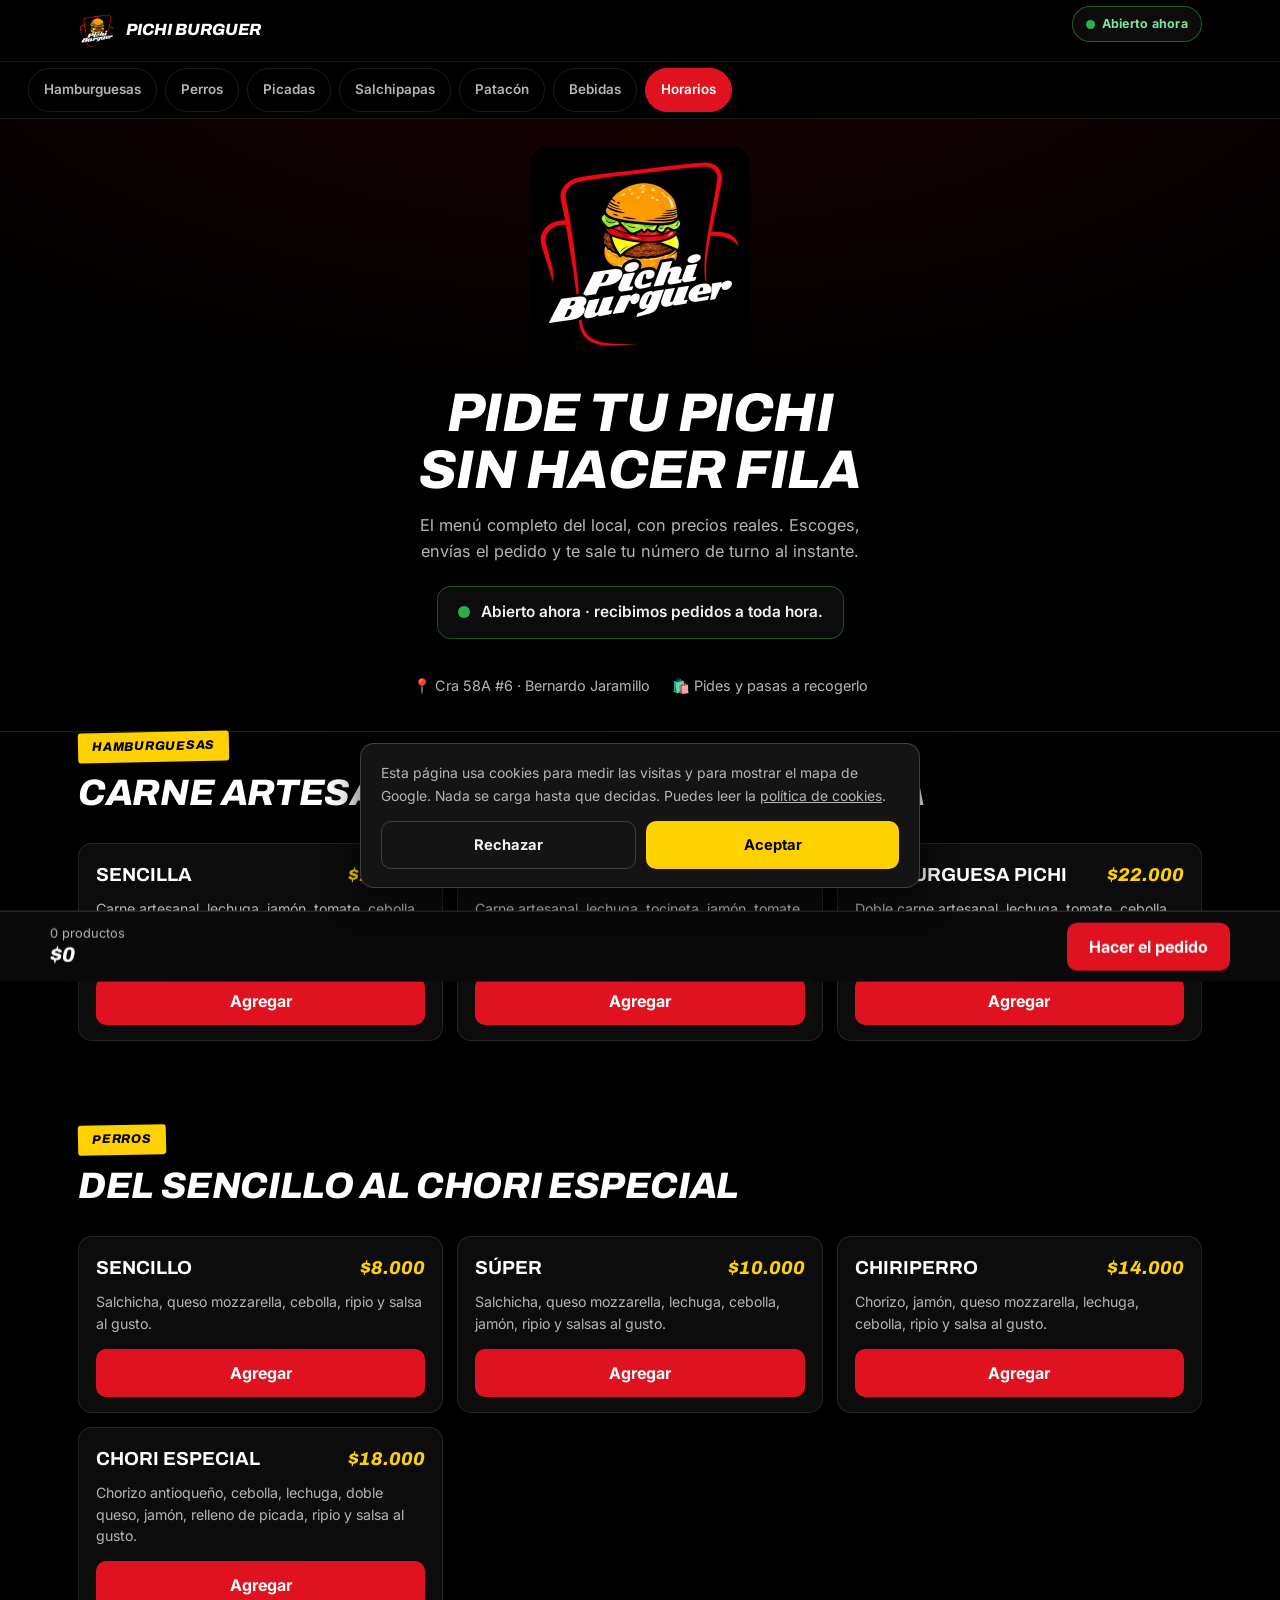
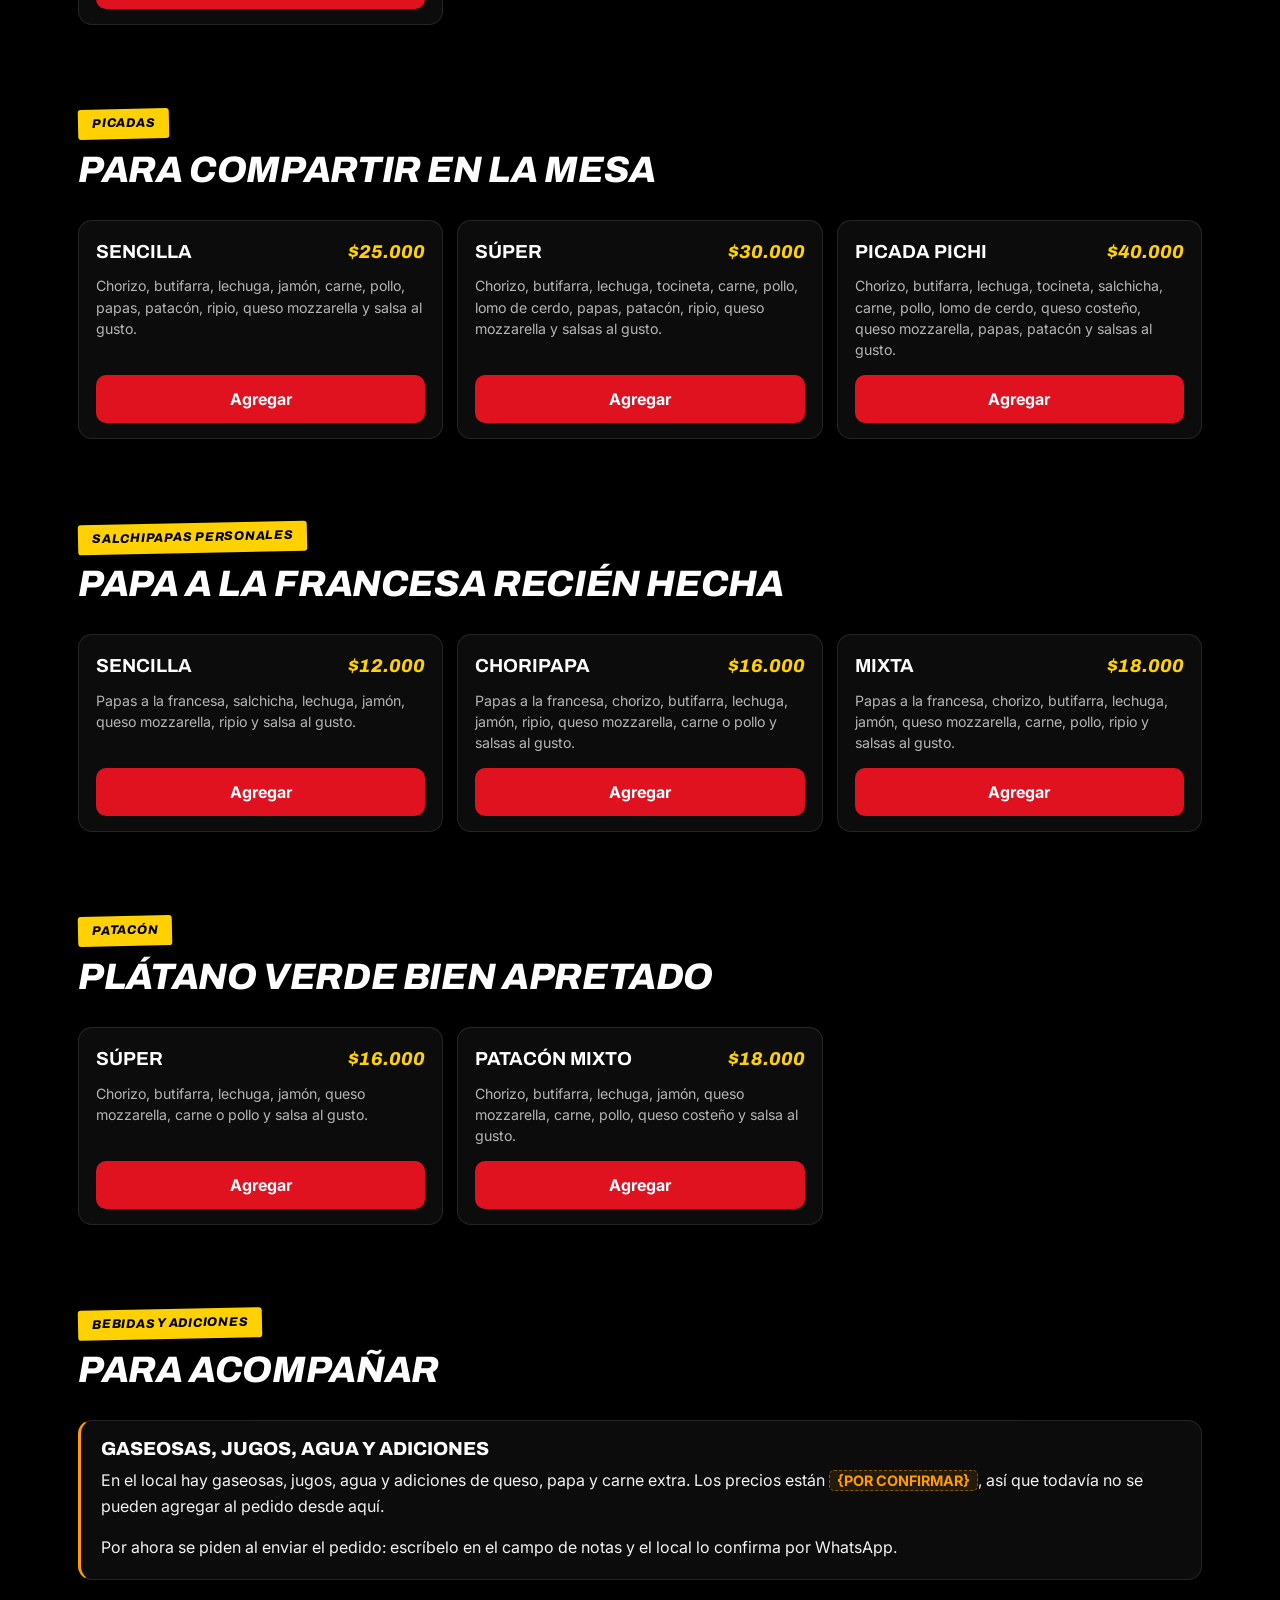
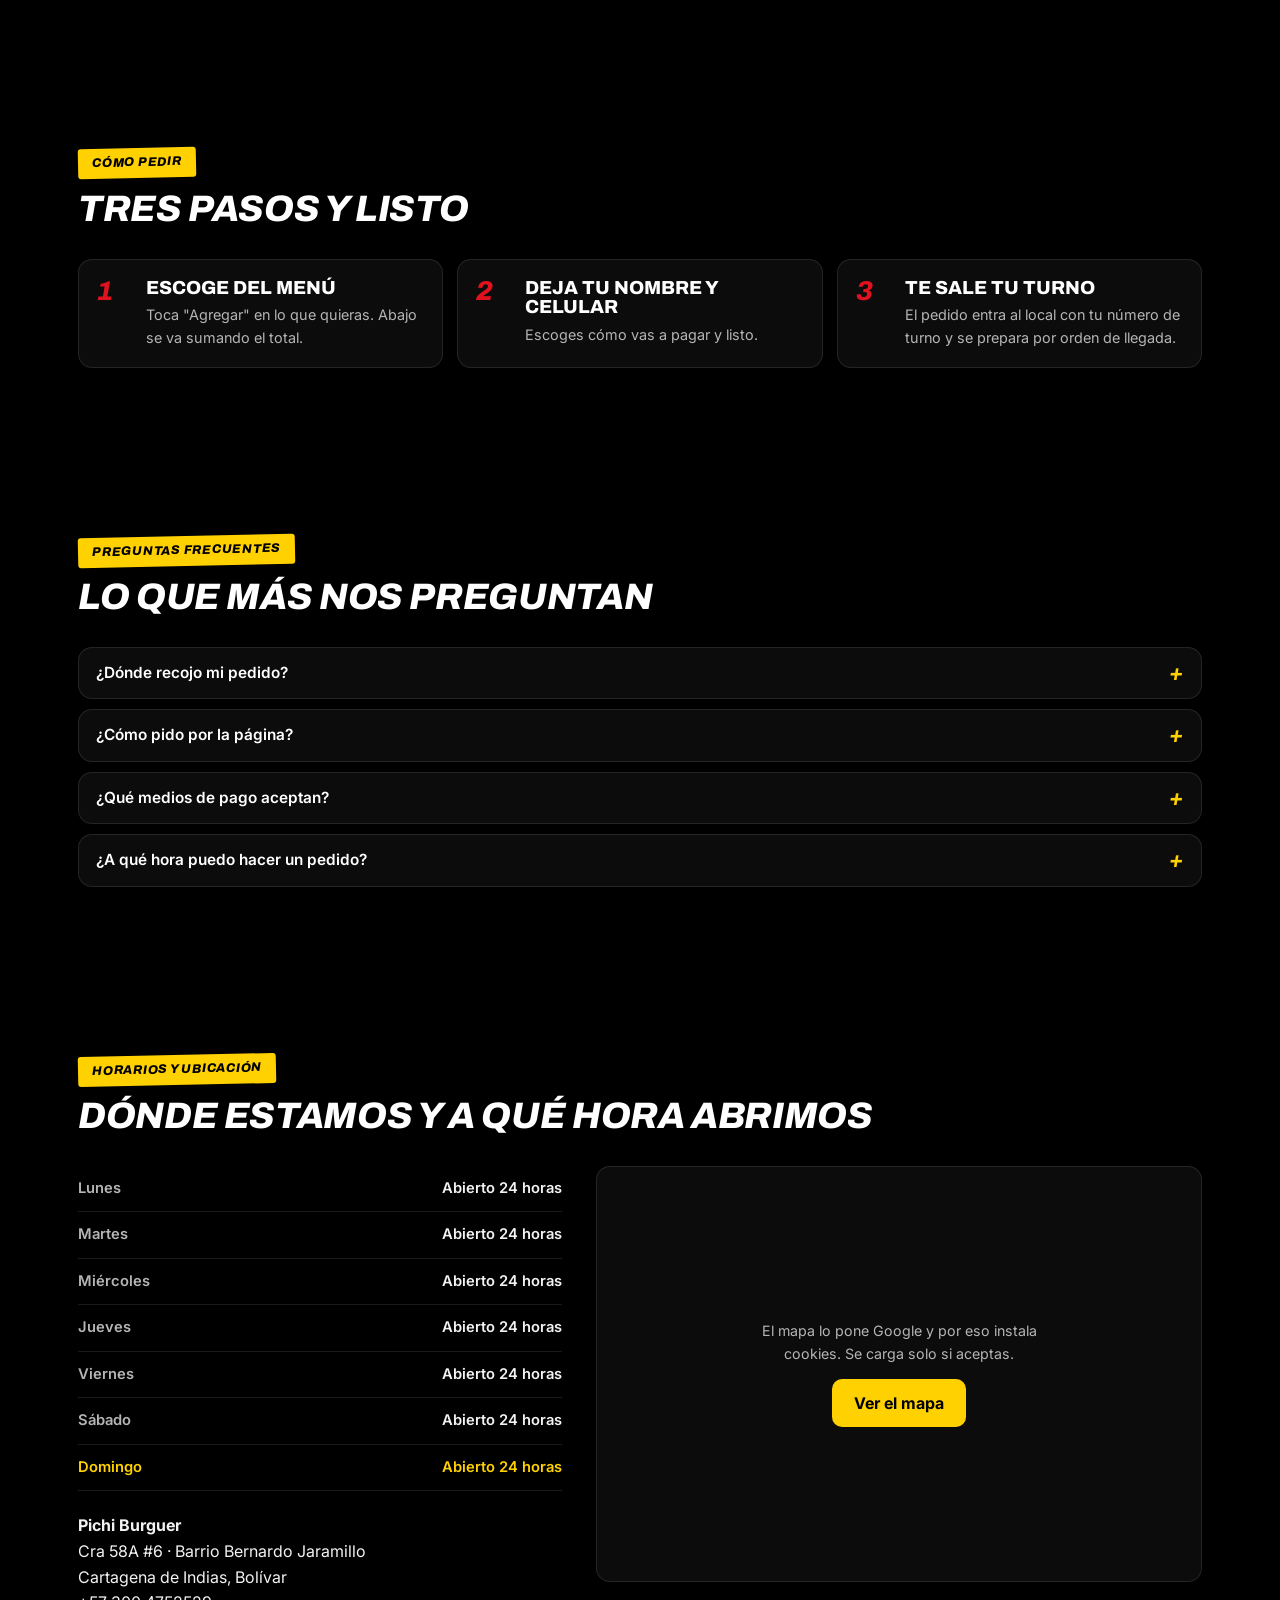
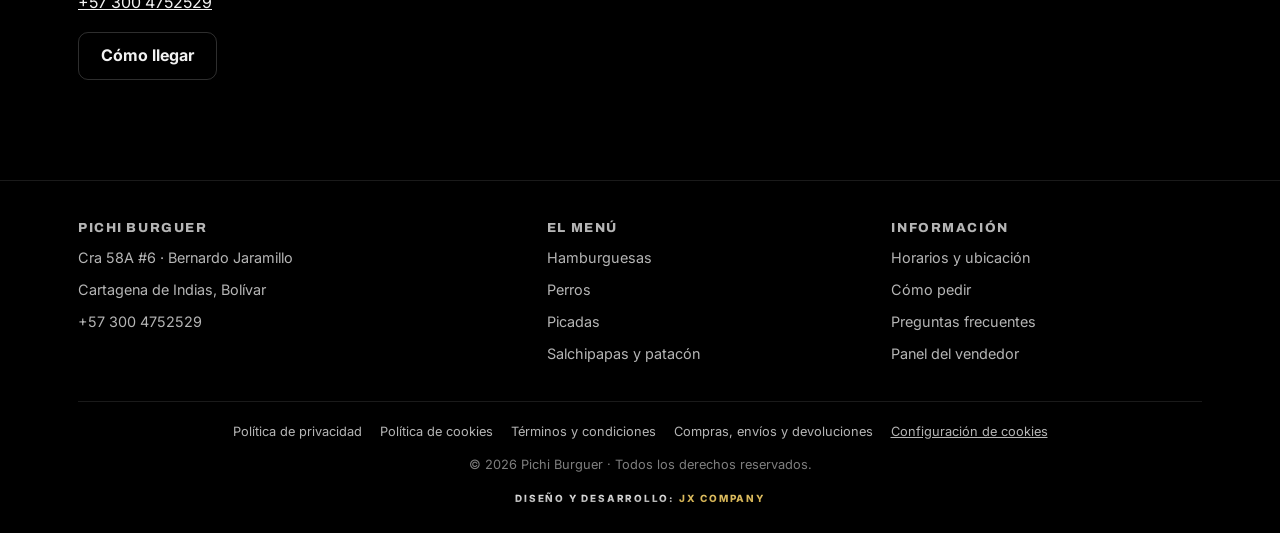
==== index.html @ f645b8bb "Caza dos bugs en la auditoría final, uno de ellos silencioso JX pidió buscar más errores antes de en" ====
<!DOCTYPE html>
<html lang="es">
<head>
<!-- ===========================================================================
     PICHI BURGUER · Sistema de pedidos en línea
     ARCHIVO: index.html  ·  Página del cliente
     ---------------------------------------------------------------------------
     QUÉ ES: la pantalla que ve la gente. Muestra el menú completo del local,
     si está abierto o cerrado en este momento, y permite armar un pedido y
     enviarlo. Al enviarlo, el cliente recibe su número de turno.

     ESTRUCTURA DE LA PÁGINA:
       1. Barra fija con logo y semáforo de estado
       2. Barra de categorías
       3. Portada (logo, estado grande, dirección)
       4. Menú por categorías  ← es la sección que vende
       5. Bebidas y adiciones
       6. Cómo pedir (3 pasos)
       7. Horarios y mapa
       8. Footer con legales
       + Barra del carrito, ventana del pedido, banner de cookies y WhatsApp

     POR QUÉ EL MENÚ ESTÁ ESCRITO AQUÍ Y NO LO PINTA EL JAVASCRIPT:
     para que Google y los bots de IA lean los platos y los precios en el código
     servido. Si el menú lo generara el JS, los buscadores verían una página
     vacía y el local no aparecería en las búsquedas.

     DEPENDE DE: css/styles.css · js/config.js · js/almacen.js · js/script.js
     =========================================================================== -->
<meta charset="UTF-8">
<meta name="viewport" content="width=device-width, initial-scale=1">

<title>Pichi Burguer · Pide tu hamburguesa en línea en Cartagena</title>
<meta name="description" content="Hamburguesas, perros, picadas y salchipapas en Pichi Burguer, Cartagena. Pide desde el celular, recibe tu turno y pasa a recogerlo en Bernardo Jaramillo.">
<link rel="canonical" href="https://pedidos-pichi-burguer-ctg.pages.dev/">
<meta name="robots" content="index, follow, max-snippet:-1, max-image-preview:large, max-video-preview:-1">
<meta name="theme-color" content="#000000">
<link rel="sitemap" type="application/xml" href="/sitemap.xml">

<!-- Vista previa al compartir el enlace por WhatsApp, Instagram o Facebook.
     La URL de la imagen es ABSOLUTA a propósito: con ruta relativa, WhatsApp y
     Facebook no muestran la vista previa y el enlace sale "pelado". -->
<meta property="og:type" content="restaurant.restaurant">
<meta property="og:site_name" content="Pichi Burguer">
<meta property="og:locale" content="es_CO">
<meta property="og:title" content="Pichi Burguer · Pide en línea en Cartagena">
<meta property="og:description" content="Hamburguesas, perros, picadas y salchipapas. Pide desde el celular y recibe tu turno al instante.">
<meta property="og:url" content="https://pedidos-pichi-burguer-ctg.pages.dev/">
<meta property="og:image" content="https://pedidos-pichi-burguer-ctg.pages.dev/img/og-pichi-burguer-pedidos.webp">
<meta property="og:image:width" content="1200">
<meta property="og:image:height" content="630">
<meta property="og:image:alt" content="Logo de Pichi Burguer, hamburguesería en Cartagena">
<meta name="twitter:card" content="summary_large_image">
<meta name="twitter:title" content="Pichi Burguer · Pide en línea en Cartagena">
<meta name="twitter:description" content="Hamburguesas, perros, picadas y salchipapas. Pide desde el celular y recibe tu turno al instante.">
<meta name="twitter:image" content="https://pedidos-pichi-burguer-ctg.pages.dev/img/og-pichi-burguer-pedidos.webp">

<!-- Geolocalización del local, para el posicionamiento en Google Maps.
     ⚠ {POR CONFIRMAR}: las coordenadas son a nivel de barrio (Bernardo
     Jaramillo). Cuando el cliente pase el enlace exacto de su ficha de Google,
     reemplazar por las coordenadas precisas de la puerta del local. -->
<meta name="geo.region" content="CO-BOL">
<meta name="geo.placename" content="Cartagena de Indias, Bolívar">
<meta name="geo.position" content="10.398;-75.489">
<meta name="ICBM" content="10.398, -75.489">

<link rel="icon" href="/img/favicon.ico" sizes="any">
<link rel="apple-touch-icon" href="/img/icon-180.png">
<link rel="manifest" href="/site.webmanifest">

<!-- Tipografías cargadas sin bloquear el pintado de la página: se piden como
     recurso de baja prioridad y se aplican al terminar de bajar. Así el texto
     aparece de inmediato aunque la fuente todavía no haya llegado. -->
<link rel="preconnect" href="https://fonts.googleapis.com">
<link rel="preconnect" href="https://fonts.gstatic.com" crossorigin>
<link rel="preload" as="style" href="https://fonts.googleapis.com/css2?family=Archivo:ital,wght@1,700;1,800;1,900&family=Inter:wght@400;500;600;700&display=swap" onload="this.onload=null;this.rel='stylesheet'">
<noscript><link rel="stylesheet" href="https://fonts.googleapis.com/css2?family=Archivo:ital,wght@1,700;1,800;1,900&family=Inter:wght@400;500;600;700&display=swap"></noscript>

<link rel="stylesheet" href="css/styles.css">

<!-- Datos estructurados para Google.
     · Restaurant: la ficha del negocio (dirección, teléfono, horario).
     · hasMenu: el menú completo, con cada plato y su Offer (precio, moneda y
       disponibilidad). La estructura va de arriba hacia abajo — plato → offers
       → Offer — nunca al revés, porque Google rechaza la estructura invertida.
     · FAQPage: preguntas reales del local; Google las muestra desplegables.
     openingHoursSpecification dice ahora 00:00–23:59, que es como schema.org
     declara "abierto las 24 horas". ⚠ ES TEMPORAL: el horario real del local es
     18:00–23:00 y sigue guardado en js/config.js. Mientras
     horarios.siempreAbierto esté en true, TODO tiene que decir 24 horas o el
     sitio se contradice. Para volver a lo real: CLAUDE.md → decisión 23. -->
<script type="application/ld+json">
{
  "@context": "https://schema.org",
  "@graph": [
    {
      "@type": "WebSite",
      "@id": "https://pedidos-pichi-burguer-ctg.pages.dev/#sitio",
      "url": "https://pedidos-pichi-burguer-ctg.pages.dev/",
      "name": "Pichi Burguer · Pedidos en línea",
      "inLanguage": "es-CO",
      "publisher": { "@id": "https://pedidos-pichi-burguer-ctg.pages.dev/#negocio" }
    },
    {
      "@type": "Restaurant",
      "@id": "https://pedidos-pichi-burguer-ctg.pages.dev/#negocio",
      "name": "Pichi Burguer",
      "url": "https://pedidos-pichi-burguer-ctg.pages.dev/",
      "image": "https://pedidos-pichi-burguer-ctg.pages.dev/img/logo-pichi-burguer-cartagena.webp",
      "telephone": "+573004752529",
      "priceRange": "$$",
      "servesCuisine": ["Comida rápida", "Hamburguesas", "Perros calientes", "Comida colombiana"],
      "currenciesAccepted": "COP",
      "paymentAccepted": "Efectivo, Nequi, Transferencia",
      "acceptsReservations": false,
      "areaServed": { "@type": "City", "name": "Cartagena de Indias" },
      "address": {
        "@type": "PostalAddress",
        "streetAddress": "Cra 58A #6, Bernardo Jaramillo",
        "addressLocality": "Cartagena de Indias",
        "addressRegion": "Bolívar",
        "addressCountry": "CO"
      },
      "geo": { "@type": "GeoCoordinates", "latitude": 10.398, "longitude": -75.489 },
      "hasMap": "https://www.google.com/maps/search/?api=1&query=Cra+58A+%236%2C+Bernardo+Jaramillo%2C+Cartagena+de+Indias",
      "potentialAction": {
        "@type": "OrderAction",
        "target": {
          "@type": "EntryPoint",
          "urlTemplate": "https://pedidos-pichi-burguer-ctg.pages.dev/",
          "actionPlatform": [
            "http://schema.org/DesktopWebPlatform",
            "http://schema.org/MobileWebPlatform",
            "http://schema.org/AndroidPlatform",
            "http://schema.org/IOSPlatform"
          ],
          "inLanguage": "es-CO"
        },
        "deliveryMethod": "http://purl.org/goodrelations/v1#ServicePickup"
      },
      "openingHoursSpecification": [
        { "@type": "OpeningHoursSpecification",
          "dayOfWeek": ["Monday","Tuesday","Wednesday","Thursday","Friday","Saturday","Sunday"],
          "opens": "00:00", "closes": "23:59" }
      ],
      "hasMenu": {
        "@type": "Menu",
        "name": "Menú Pichi Burguer",
        "inLanguage": "es-CO",
        "hasMenuSection": [
          {
            "@type": "MenuSection", "name": "Hamburguesas",
            "hasMenuItem": [
              { "@type": "MenuItem", "name": "Hamburguesa Sencilla", "description": "Carne artesanal, lechuga, jamón, tomate, cebolla, queso mozzarella, salsa al gusto y papas a la francesa.", "offers": { "@type": "Offer", "price": "16000", "priceCurrency": "COP", "availability": "https://schema.org/InStock" } },
              { "@type": "MenuItem", "name": "Hamburguesa Especial", "description": "Carne artesanal, lechuga, tocineta, jamón, tomate, cebolla, queso mozzarella, chorizo, salsa al gusto y papas a la francesa.", "offers": { "@type": "Offer", "price": "18000", "priceCurrency": "COP", "availability": "https://schema.org/InStock" } },
              { "@type": "MenuItem", "name": "Hamburguesa Pichi", "description": "Doble carne artesanal, lechuga, tomate, cebolla, jamón, tocineta, queso mozzarella, salsa al gusto y papas a la francesa.", "offers": { "@type": "Offer", "price": "22000", "priceCurrency": "COP", "availability": "https://schema.org/InStock" } }
            ]
          },
          {
            "@type": "MenuSection", "name": "Perros",
            "hasMenuItem": [
              { "@type": "MenuItem", "name": "Perro Sencillo", "description": "Salchicha, queso mozzarella, cebolla, ripio y salsa al gusto.", "offers": { "@type": "Offer", "price": "8000", "priceCurrency": "COP", "availability": "https://schema.org/InStock" } },
              { "@type": "MenuItem", "name": "Perro Súper", "description": "Salchicha, queso mozzarella, lechuga, cebolla, jamón, ripio y salsas al gusto.", "offers": { "@type": "Offer", "price": "10000", "priceCurrency": "COP", "availability": "https://schema.org/InStock" } },
              { "@type": "MenuItem", "name": "Chiriperro", "description": "Chorizo, jamón, queso mozzarella, lechuga, cebolla, ripio y salsa al gusto.", "offers": { "@type": "Offer", "price": "14000", "priceCurrency": "COP", "availability": "https://schema.org/InStock" } },
              { "@type": "MenuItem", "name": "Chori Especial", "description": "Chorizo antioqueño, cebolla, lechuga, doble queso, jamón, relleno de picada, ripio y salsa al gusto.", "offers": { "@type": "Offer", "price": "18000", "priceCurrency": "COP", "availability": "https://schema.org/InStock" } }
            ]
          },
          {
            "@type": "MenuSection", "name": "Picadas",
            "hasMenuItem": [
              { "@type": "MenuItem", "name": "Picada Sencilla", "description": "Chorizo, butifarra, lechuga, jamón, carne, pollo, papas, patacón, ripio, queso mozzarella y salsa al gusto.", "offers": { "@type": "Offer", "price": "25000", "priceCurrency": "COP", "availability": "https://schema.org/InStock" } },
              { "@type": "MenuItem", "name": "Picada Súper", "description": "Chorizo, butifarra, lechuga, tocineta, carne, pollo, lomo de cerdo, papas, patacón, ripio, queso mozzarella y salsas al gusto.", "offers": { "@type": "Offer", "price": "30000", "priceCurrency": "COP", "availability": "https://schema.org/InStock" } },
              { "@type": "MenuItem", "name": "Picada Pichi", "description": "Chorizo, butifarra, lechuga, tocineta, salchicha, carne, pollo, lomo de cerdo, queso costeño, queso mozzarella, papas, patacón y salsas al gusto.", "offers": { "@type": "Offer", "price": "40000", "priceCurrency": "COP", "availability": "https://schema.org/InStock" } }
            ]
          },
          {
            "@type": "MenuSection", "name": "Salchipapas personales",
            "hasMenuItem": [
              { "@type": "MenuItem", "name": "Salchipapa Sencilla", "description": "Papas a la francesa, salchicha, lechuga, jamón, queso mozzarella, ripio y salsa al gusto.", "offers": { "@type": "Offer", "price": "12000", "priceCurrency": "COP", "availability": "https://schema.org/InStock" } },
              { "@type": "MenuItem", "name": "Choripapa", "description": "Papas a la francesa, chorizo, butifarra, lechuga, jamón, ripio, queso mozzarella, carne o pollo y salsas al gusto.", "offers": { "@type": "Offer", "price": "16000", "priceCurrency": "COP", "availability": "https://schema.org/InStock" } },
              { "@type": "MenuItem", "name": "Salchipapa Mixta", "description": "Papas a la francesa, chorizo, butifarra, lechuga, jamón, queso mozzarella, carne, pollo, ripio y salsas al gusto.", "offers": { "@type": "Offer", "price": "18000", "priceCurrency": "COP", "availability": "https://schema.org/InStock" } }
            ]
          },
          {
            "@type": "MenuSection", "name": "Patacón",
            "hasMenuItem": [
              { "@type": "MenuItem", "name": "Patacón Súper", "description": "Chorizo, butifarra, lechuga, jamón, queso mozzarella, carne o pollo y salsa al gusto.", "offers": { "@type": "Offer", "price": "16000", "priceCurrency": "COP", "availability": "https://schema.org/InStock" } },
              { "@type": "MenuItem", "name": "Patacón Mixto", "description": "Chorizo, butifarra, lechuga, jamón, queso mozzarella, carne, pollo, queso costeño y salsa al gusto.", "offers": { "@type": "Offer", "price": "18000", "priceCurrency": "COP", "availability": "https://schema.org/InStock" } }
            ]
          }
        ]
      }
    },
    {
      "@type": "FAQPage",
      "@id": "https://pedidos-pichi-burguer-ctg.pages.dev/#faq",
      "mainEntity": [
        { "@type": "Question", "name": "¿Dónde recojo mi pedido?", "acceptedAnswer": { "@type": "Answer", "text": "En el local, en la Cra 58A #6, barrio Bernardo Jaramillo, Cartagena. Por ahora todos los pedidos son para recoger: pides desde el celular, recibes tu número de turno y pasas por él." } },
        { "@type": "Question", "name": "¿Cómo pido por la página?", "acceptedAnswer": { "@type": "Answer", "text": "Se escogen los productos del menú, se escribe el nombre y el teléfono y se envía el pedido. La página entrega de inmediato un número de turno y el pedido llega al local." } },
        { "@type": "Question", "name": "¿Qué medios de pago aceptan?", "acceptedAnswer": { "@type": "Answer", "text": "Efectivo, Nequi y transferencia." } },
        { "@type": "Question", "name": "¿A qué hora puedo hacer un pedido?", "acceptedAnswer": { "@type": "Answer", "text": "Por ahora recibimos pedidos a toda hora, todos los días. La página muestra siempre, en la barra de arriba, si el local está abierto o cerrado en ese momento." } }
      ]
    }
  ]
}
</script>
</head>

<body>

<a class="skip-link" href="#menu">Saltar al menú</a>

<!-- ===========================================================
     SECCIÓN: PANTALLA DE CERRADO
     Qué es: la cortina que tapa la página mientras el local no
              está atendiendo, con el letrero colgado que se mece
              y la cuenta regresiva hasta la hora de abrir.
     Función: que nadie arme un pedido creyendo que se lo van a
              preparar. El local abre 5 horas al día.
     OJO: va oculta con "hidden" y la muestra js/script.js solo si
          el local está cerrado. Si el JavaScript fallara, la
          cortina no aparece y la página se ve normal — falla del
          lado seguro, nunca dejando al cliente encerrado.
     El contenido de la página sigue existiendo DEBAJO: esto tapa,
     no borra. Así Google sigue leyendo el menú de madrugada.
     Depende de: css/styles.css (.cerrado, .letrero) y js/script.js.
     =========================================================== -->
<div class="cerrado" id="pantallaCerrado" role="dialog" aria-modal="true"
     aria-labelledby="cerradoTitulo" hidden>
  <div class="cerrado__int">

    <img class="cerrado__logo" src="img/logo-pichi-burguer-cartagena-440.webp"
         alt="Logo de Pichi Burguer" width="84" height="84">

    <p class="cerrado__lema" id="cerradoTitulo">Te esperamos pronto</p>

    <!-- El letrero: un clavo, dos cuerdas y la tabla. Todo lo que cuelga del
         clavo gira junto, por eso va dentro de .letrero__pendulo. -->
    <div class="letrero" aria-hidden="true">
      <span class="letrero__clavo"></span>
      <div class="letrero__pendulo">
        <svg class="letrero__cuerdas" viewBox="0 0 258 68" preserveAspectRatio="none" focusable="false">
          <line x1="129" y1="1" x2="36" y2="64"/>
          <line x1="129" y1="1" x2="222" y2="64"/>
        </svg>
        <span class="letrero__tabla">Cerrado</span>
      </div>
    </div>
    <!-- El mismo texto, pero legible para un lector de pantalla: el letrero de
         arriba es un dibujo y va marcado aria-hidden. -->
    <span class="sr-only">El local está cerrado en este momento.</span>

    <p class="cerrado__horario" id="cerradoHorario">Consultando el horario…</p>

    <p class="cerrado__cuenta">
      Abrimos en
      <span class="cerrado__reloj" id="cerradoReloj" role="timer" aria-live="off">--:--:--</span>
    </p>

    <div class="cerrado__btns">
      <a class="btn btn--ama"
         href="https://wa.me/573004752529?text=Hola%2C%20quiero%20preguntar%20algo%20sobre%20Pichi%20Burguer"
         target="_blank" rel="noopener" data-evento="whatsapp_cerrado">Escríbenos por WhatsApp</a>
    </div>

    <!-- La salida al menú. Se puede mirar y ver precios; PEDIR sigue bloqueado
         hasta la hora de abrir, igual que antes. Sin esta salida, el cliente que
         busca de día se estrella con un muro y se va a otro local. -->
    <p class="cerrado__salida">
      <button type="button" class="btn-texto" id="btnVerMenu">Ver el menú de todas formas</button>
    </p>

  </div>
</div>

<!-- ===========================================================
     SECCIÓN: BARRA SUPERIOR
     Qué es: barra fija con el logo y el semáforo de estado.
     Función: que el visitante sepa si el local está abierto sin
              tener que hacer scroll. Es lo primero que pregunta.
     Depende de: js/script.js pone la clase esta-abierto / esta-cerrado
                 y escribe el texto según el horario de config.js.
     =========================================================== -->
<header class="barra">
  <div class="barra__int">
    <a class="barra__marca" href="#inicio">
      <img class="barra__logo" src="img/logo-pichi-burguer-cartagena-440.webp"
           alt="Logo de Pichi Burguer" width="38" height="38">
      <span class="barra__nombre">Pichi Burguer</span>
    </a>
    <p class="estado" id="estadoBarra" role="status">
      <span class="estado__luz" aria-hidden="true"></span>
      <span id="estadoBarraTexto">Comprobando…</span>
    </p>
  </div>
</header>

<!-- ===========================================================
     SECCIÓN: BARRA DE CATEGORÍAS
     Qué es: accesos directos a cada grupo del menú.
     Función: en un menú de 15 platos, evita que el cliente tenga
              que bajar buscando. Se desliza de lado en el celular.
     Depende de: .categorias en css/styles.css; js/script.js marca
                 la categoría por la que va el scroll.
     =========================================================== -->
<nav class="categorias" id="navCategorias" aria-label="Categorías del menú">
  <div class="categorias__int">
    <a href="#hamburguesas">Hamburguesas</a>
    <a href="#perros">Perros</a>
    <a href="#picadas">Picadas</a>
    <a href="#salchipapas">Salchipapas</a>
    <a href="#patacon">Patacón</a>
    <a href="#bebidas">Bebidas</a>
    <a href="#horarios">Horarios</a>
  </div>
</nav>

<main id="inicio">

  <!-- ===========================================================
       SECCIÓN: PORTADA
       Qué es: la entrada de la página con el logo y el estado.
       Función: en tres segundos el visitante sabe dónde está, si
                puede pedir ahora y dónde queda el local.
       =========================================================== -->
  <section class="portada">
    <div class="contenedor">

      <!-- La imagen del logo es la más grande de la pantalla inicial, así que
           se carga con prioridad alta y SIN "lazy": es la que define la
           velocidad percibida de la página. -->
      <img class="portada__logo" src="img/logo-pichi-burguer-cartagena-440.webp"
           alt="Logo de Pichi Burguer, hamburguesería en el barrio Bernardo Jaramillo de Cartagena"
           width="220" height="220" fetchpriority="high">

      <!-- ▼▼▼ ZONA EDITABLE · TEXTOS ▼▼▼
           QUÉ CAMBIAR: el título grande y la frase que va debajo.
           CÓMO: cambia el texto que está entre > y < sin borrar las etiquetas.
           EJEMPLO: donde dice "Pide tu Pichi sin hacer fila" escribe
                    "Tu antojo, en minutos". Igual con la frase de abajo.
           LÍMITE: título máx. 45 caracteres; frase máx. 120 caracteres.
                   Más largo se sale de la pantalla en celulares pequeños.
           NO TOCAR: class, div, span, ni nada fuera de esta zona.
      -->
      <h1>Pide tu Pichi<br>sin hacer fila</h1>
      <p class="portada__lema">
        El menú completo del local, con precios reales. Escoges, envías el pedido
        y te sale tu número de turno al instante.
      </p>
      <!-- ▲▲▲ FIN ZONA EDITABLE · TEXTOS ▲▲▲ -->

      <p class="aviso-estado" id="avisoEstado">
        <span class="estado__luz" aria-hidden="true"></span>
        <span id="avisoEstadoTexto">Comprobando el horario del local…</span>
      </p>

      <div class="portada__datos">
        <span>📍 Cra 58A #6 · Bernardo Jaramillo</span>
        <span>🛍️ Pides y pasas a recogerlo</span>
      </div>
    </div>
  </section>

  <!-- ===========================================================
       SECCIÓN: MENÚ
       Qué es: el catálogo completo del local, en cinco categorías.
       Función: es LA sección que convierte. El cliente decide aquí.
       Depende de: .menu-grid y .plato en css/styles.css.
                   js/script.js lee data-nombre y data-precio de cada
                   botón "Agregar" para armar el carrito y el total.
       =========================================================== -->
  <div id="menu">

    <!-- ===========================================================
         SEGUIMIENTO DEL PEDIDO EN CURSO
         Qué es: si este celular tiene un pedido de hace poco que
         todavía no le han entregado, al entrar a la página lo
         primero que ve es cómo va, sin tener que preguntar nada.
         Por qué: antes, el cliente que cerraba la pestaña se
         quedaba a ciegas. Tenía el número de turno y nada más, y
         la única salida era llamar al local — que es tiempo que
         el vendedor no está cocinando.
         ⚠ Va ARRIBA de "repetir el último pedido" a propósito:
         quien tiene un pedido en curso quiere saber de ESE, no
         que le ofrezcan pedir otra vez.
         ⚠ Arranca con hidden y lo enciende el JS. Si el
         JavaScript fallara no aparece, en vez de quedarse un
         cartel vacío: falla del lado seguro.
         =========================================================== -->
    <section class="curso" id="pedidoEnCurso" hidden aria-live="polite">
      <div class="contenedor">
        <button type="button" class="curso__caja" id="cursoAbrir">
          <span class="curso__turno">
            <b id="cursoNumero">–</b>
            <span>Tu turno</span>
          </span>
          <span class="curso__txt">
            <strong id="cursoEstado">Consultando…</strong>
            <span id="cursoDetalle"></span>
          </span>
          <span class="curso__ver" aria-hidden="true">Ver →</span>
        </button>
      </div>
    </section>

    <!-- ===========================================================
         REPETIR EL ÚLTIMO PEDIDO
         Qué es: un atajo para el cliente que ya pidió antes.
         Función: en comida rápida mucha gente repite siempre lo
                  mismo. Que le tome un toque en vez de rearmar el
                  pedido plato por plato.
         Arranca oculto; js/script.js lo muestra solo si encuentra un
         pedido anterior guardado en ESTE celular. Los precios NO se
         guardan: se vuelven a leer del menú al agregarlo, para que
         nunca se cobre un precio viejo.
         =========================================================== -->
    <section class="repetir" id="repetirPedido" hidden>
      <div class="contenedor">
        <div class="repetir__caja">
          <div class="repetir__txt">
            <h2>¿Lo mismo de la otra vez?</h2>
            <p id="repetirDetalle"></p>
          </div>
          <div class="repetir__btns">
            <button type="button" class="btn btn--ama" id="btnRepetir">Agregarlo al carrito</button>
            <button type="button" class="btn-texto" id="btnOlvidarPedido">No, gracias</button>
          </div>
        </div>
      </div>
    </section>

    <!-- ▼▼▼ ZONA EDITABLE · PRODUCTOS ▼▼▼
         QUÉ CAMBIAR: nombre, descripción y precio de cada plato; y agregar o
                      quitar platos completos copiando un bloque <article>.
         CÓMO: cambia el texto entre > y <. En el precio hay que cambiarlo en
               DOS lugares del mismo plato:
                 1) lo que se ve:        <span class="plato__precio">$16.000</span>
                 2) lo que suma el carrito: data-precio="16000"
               El de data-precio va SIN puntos ni signo de pesos.
         EJEMPLO: $16.000 y data-precio="16000"  →  $17.000 y data-precio="17000"
         LÍMITE: nombre máx. 28 caracteres · descripción máx. 165 caracteres.
                 Más largo descuadra la tarjeta en celulares pequeños.
         ⚠ SE REPITE EN: el bloque JSON-LD del <head> (cada plato aparece ahí
           con su precio dentro de "offers"). SI CAMBIA UN PRECIO, HAY QUE
           CAMBIARLO TAMBIÉN ALLÁ o Google mostrará el precio viejo.
         NO TOCAR: class, data-id, article, div, ni nada fuera de esta zona.
    -->

    <!-- Categoría 1: Hamburguesas -->
    <section class="grupo" id="hamburguesas">
      <div class="contenedor">
        <div class="seccion-cab">
          <span class="etiqueta">Hamburguesas</span>
          <h2>Carne artesanal y papas a la francesa</h2>
        </div>
        <div class="menu-grid">

          <article class="plato" data-id="ham-sencilla">
            <div class="plato__cab">
              <h3 class="plato__nombre">Sencilla</h3>
              <span class="plato__precio">$16.000</span>
            </div>
            <p class="plato__desc">Carne artesanal, lechuga, jamón, tomate, cebolla, queso mozzarella, salsa al gusto y papas a la francesa.</p>
            <button type="button" class="btn btn--rojo btn--ancho plato__agregar"
                    data-nombre="Hamburguesa Sencilla" data-precio="16000">Agregar</button>
            <div class="contador">
              <button type="button" class="contador__btn" data-accion="menos" aria-label="Quitar una Hamburguesa Sencilla">−</button>
              <span class="contador__n">1</span>
              <button type="button" class="contador__btn" data-accion="mas" aria-label="Agregar otra Hamburguesa Sencilla">+</button>
            </div>
          </article>

          <article class="plato" data-id="ham-especial">
            <div class="plato__cab">
              <h3 class="plato__nombre">Especial</h3>
              <span class="plato__precio">$18.000</span>
            </div>
            <p class="plato__desc">Carne artesanal, lechuga, tocineta, jamón, tomate, cebolla, queso mozzarella, chorizo, salsa al gusto y papas a la francesa.</p>
            <button type="button" class="btn btn--rojo btn--ancho plato__agregar"
                    data-nombre="Hamburguesa Especial" data-precio="18000">Agregar</button>
            <div class="contador">
              <button type="button" class="contador__btn" data-accion="menos" aria-label="Quitar una Hamburguesa Especial">−</button>
              <span class="contador__n">1</span>
              <button type="button" class="contador__btn" data-accion="mas" aria-label="Agregar otra Hamburguesa Especial">+</button>
            </div>
          </article>

          <article class="plato" data-id="ham-pichi">
            <div class="plato__cab">
              <h3 class="plato__nombre">Hamburguesa Pichi</h3>
              <span class="plato__precio">$22.000</span>
            </div>
            <p class="plato__desc">Doble carne artesanal, lechuga, tomate, cebolla, jamón, tocineta, queso mozzarella, salsa al gusto y papas a la francesa.</p>
            <button type="button" class="btn btn--rojo btn--ancho plato__agregar"
                    data-nombre="Hamburguesa Pichi" data-precio="22000">Agregar</button>
            <div class="contador">
              <button type="button" class="contador__btn" data-accion="menos" aria-label="Quitar una Hamburguesa Pichi">−</button>
              <span class="contador__n">1</span>
              <button type="button" class="contador__btn" data-accion="mas" aria-label="Agregar otra Hamburguesa Pichi">+</button>
            </div>
          </article>

        </div>
      </div>
    </section>

    <!-- Categoría 2: Perros -->
    <section class="grupo" id="perros">
      <div class="contenedor">
        <div class="seccion-cab">
          <span class="etiqueta">Perros</span>
          <h2>Del sencillo al Chori Especial</h2>
        </div>
        <div class="menu-grid">

          <article class="plato" data-id="perro-sencillo">
            <div class="plato__cab">
              <h3 class="plato__nombre">Sencillo</h3>
              <span class="plato__precio">$8.000</span>
            </div>
            <p class="plato__desc">Salchicha, queso mozzarella, cebolla, ripio y salsa al gusto.</p>
            <button type="button" class="btn btn--rojo btn--ancho plato__agregar"
                    data-nombre="Perro Sencillo" data-precio="8000">Agregar</button>
            <div class="contador">
              <button type="button" class="contador__btn" data-accion="menos" aria-label="Quitar un Perro Sencillo">−</button>
              <span class="contador__n">1</span>
              <button type="button" class="contador__btn" data-accion="mas" aria-label="Agregar otro Perro Sencillo">+</button>
            </div>
          </article>

          <article class="plato" data-id="perro-super">
            <div class="plato__cab">
              <h3 class="plato__nombre">Súper</h3>
              <span class="plato__precio">$10.000</span>
            </div>
            <p class="plato__desc">Salchicha, queso mozzarella, lechuga, cebolla, jamón, ripio y salsas al gusto.</p>
            <button type="button" class="btn btn--rojo btn--ancho plato__agregar"
                    data-nombre="Perro Súper" data-precio="10000">Agregar</button>
            <div class="contador">
              <button type="button" class="contador__btn" data-accion="menos" aria-label="Quitar un Perro Súper">−</button>
              <span class="contador__n">1</span>
              <button type="button" class="contador__btn" data-accion="mas" aria-label="Agregar otro Perro Súper">+</button>
            </div>
          </article>

          <article class="plato" data-id="chiriperro">
            <div class="plato__cab">
              <h3 class="plato__nombre">Chiriperro</h3>
              <span class="plato__precio">$14.000</span>
            </div>
            <p class="plato__desc">Chorizo, jamón, queso mozzarella, lechuga, cebolla, ripio y salsa al gusto.</p>
            <button type="button" class="btn btn--rojo btn--ancho plato__agregar"
                    data-nombre="Chiriperro" data-precio="14000">Agregar</button>
            <div class="contador">
              <button type="button" class="contador__btn" data-accion="menos" aria-label="Quitar un Chiriperro">−</button>
              <span class="contador__n">1</span>
              <button type="button" class="contador__btn" data-accion="mas" aria-label="Agregar otro Chiriperro">+</button>
            </div>
          </article>

          <article class="plato" data-id="chori-especial">
            <div class="plato__cab">
              <h3 class="plato__nombre">Chori Especial</h3>
              <span class="plato__precio">$18.000</span>
            </div>
            <p class="plato__desc">Chorizo antioqueño, cebolla, lechuga, doble queso, jamón, relleno de picada, ripio y salsa al gusto.</p>
            <button type="button" class="btn btn--rojo btn--ancho plato__agregar"
                    data-nombre="Chori Especial" data-precio="18000">Agregar</button>
            <div class="contador">
              <button type="button" class="contador__btn" data-accion="menos" aria-label="Quitar un Chori Especial">−</button>
              <span class="contador__n">1</span>
              <button type="button" class="contador__btn" data-accion="mas" aria-label="Agregar otro Chori Especial">+</button>
            </div>
          </article>

        </div>
      </div>
    </section>

    <!-- Categoría 3: Picadas -->
    <section class="grupo" id="picadas">
      <div class="contenedor">
        <div class="seccion-cab">
          <span class="etiqueta">Picadas</span>
          <h2>Para compartir en la mesa</h2>
        </div>
        <div class="menu-grid">

          <article class="plato" data-id="picada-sencilla">
            <div class="plato__cab">
              <h3 class="plato__nombre">Sencilla</h3>
              <span class="plato__precio">$25.000</span>
            </div>
            <p class="plato__desc">Chorizo, butifarra, lechuga, jamón, carne, pollo, papas, patacón, ripio, queso mozzarella y salsa al gusto.</p>
            <button type="button" class="btn btn--rojo btn--ancho plato__agregar"
                    data-nombre="Picada Sencilla" data-precio="25000">Agregar</button>
            <div class="contador">
              <button type="button" class="contador__btn" data-accion="menos" aria-label="Quitar una Picada Sencilla">−</button>
              <span class="contador__n">1</span>
              <button type="button" class="contador__btn" data-accion="mas" aria-label="Agregar otra Picada Sencilla">+</button>
            </div>
          </article>

          <article class="plato" data-id="picada-super">
            <div class="plato__cab">
              <h3 class="plato__nombre">Súper</h3>
              <span class="plato__precio">$30.000</span>
            </div>
            <p class="plato__desc">Chorizo, butifarra, lechuga, tocineta, carne, pollo, lomo de cerdo, papas, patacón, ripio, queso mozzarella y salsas al gusto.</p>
            <button type="button" class="btn btn--rojo btn--ancho plato__agregar"
                    data-nombre="Picada Súper" data-precio="30000">Agregar</button>
            <div class="contador">
              <button type="button" class="contador__btn" data-accion="menos" aria-label="Quitar una Picada Súper">−</button>
              <span class="contador__n">1</span>
              <button type="button" class="contador__btn" data-accion="mas" aria-label="Agregar otra Picada Súper">+</button>
            </div>
          </article>

          <article class="plato" data-id="picada-pichi">
            <div class="plato__cab">
              <h3 class="plato__nombre">Picada Pichi</h3>
              <span class="plato__precio">$40.000</span>
            </div>
            <p class="plato__desc">Chorizo, butifarra, lechuga, tocineta, salchicha, carne, pollo, lomo de cerdo, queso costeño, queso mozzarella, papas, patacón y salsas al gusto.</p>
            <button type="button" class="btn btn--rojo btn--ancho plato__agregar"
                    data-nombre="Picada Pichi" data-precio="40000">Agregar</button>
            <div class="contador">
              <button type="button" class="contador__btn" data-accion="menos" aria-label="Quitar una Picada Pichi">−</button>
              <span class="contador__n">1</span>
              <button type="button" class="contador__btn" data-accion="mas" aria-label="Agregar otra Picada Pichi">+</button>
            </div>
          </article>

        </div>
      </div>
    </section>

    <!-- Categoría 4: Salchipapas -->
    <section class="grupo" id="salchipapas">
      <div class="contenedor">
        <div class="seccion-cab">
          <span class="etiqueta">Salchipapas personales</span>
          <h2>Papa a la francesa recién hecha</h2>
        </div>
        <div class="menu-grid">

          <article class="plato" data-id="salchi-sencilla">
            <div class="plato__cab">
              <h3 class="plato__nombre">Sencilla</h3>
              <span class="plato__precio">$12.000</span>
            </div>
            <p class="plato__desc">Papas a la francesa, salchicha, lechuga, jamón, queso mozzarella, ripio y salsa al gusto.</p>
            <button type="button" class="btn btn--rojo btn--ancho plato__agregar"
                    data-nombre="Salchipapa Sencilla" data-precio="12000">Agregar</button>
            <div class="contador">
              <button type="button" class="contador__btn" data-accion="menos" aria-label="Quitar una Salchipapa Sencilla">−</button>
              <span class="contador__n">1</span>
              <button type="button" class="contador__btn" data-accion="mas" aria-label="Agregar otra Salchipapa Sencilla">+</button>
            </div>
          </article>

          <article class="plato" data-id="choripapa">
            <div class="plato__cab">
              <h3 class="plato__nombre">Choripapa</h3>
              <span class="plato__precio">$16.000</span>
            </div>
            <p class="plato__desc">Papas a la francesa, chorizo, butifarra, lechuga, jamón, ripio, queso mozzarella, carne o pollo y salsas al gusto.</p>
            <button type="button" class="btn btn--rojo btn--ancho plato__agregar"
                    data-nombre="Choripapa" data-precio="16000">Agregar</button>
            <div class="contador">
              <button type="button" class="contador__btn" data-accion="menos" aria-label="Quitar una Choripapa">−</button>
              <span class="contador__n">1</span>
              <button type="button" class="contador__btn" data-accion="mas" aria-label="Agregar otra Choripapa">+</button>
            </div>
          </article>

          <article class="plato" data-id="salchi-mixta">
            <div class="plato__cab">
              <h3 class="plato__nombre">Mixta</h3>
              <span class="plato__precio">$18.000</span>
            </div>
            <p class="plato__desc">Papas a la francesa, chorizo, butifarra, lechuga, jamón, queso mozzarella, carne, pollo, ripio y salsas al gusto.</p>
            <button type="button" class="btn btn--rojo btn--ancho plato__agregar"
                    data-nombre="Salchipapa Mixta" data-precio="18000">Agregar</button>
            <div class="contador">
              <button type="button" class="contador__btn" data-accion="menos" aria-label="Quitar una Salchipapa Mixta">−</button>
              <span class="contador__n">1</span>
              <button type="button" class="contador__btn" data-accion="mas" aria-label="Agregar otra Salchipapa Mixta">+</button>
            </div>
          </article>

        </div>
      </div>
    </section>

    <!-- Categoría 5: Patacón -->
    <section class="grupo" id="patacon">
      <div class="contenedor">
        <div class="seccion-cab">
          <span class="etiqueta">Patacón</span>
          <h2>Plátano verde bien apretado</h2>
        </div>
        <div class="menu-grid">

          <article class="plato" data-id="patacon-super">
            <div class="plato__cab">
              <h3 class="plato__nombre">Súper</h3>
              <span class="plato__precio">$16.000</span>
            </div>
            <p class="plato__desc">Chorizo, butifarra, lechuga, jamón, queso mozzarella, carne o pollo y salsa al gusto.</p>
            <button type="button" class="btn btn--rojo btn--ancho plato__agregar"
                    data-nombre="Patacón Súper" data-precio="16000">Agregar</button>
            <div class="contador">
              <button type="button" class="contador__btn" data-accion="menos" aria-label="Quitar un Patacón Súper">−</button>
              <span class="contador__n">1</span>
              <button type="button" class="contador__btn" data-accion="mas" aria-label="Agregar otro Patacón Súper">+</button>
            </div>
          </article>

          <article class="plato" data-id="patacon-mixto">
            <div class="plato__cab">
              <h3 class="plato__nombre">Patacón Mixto</h3>
              <span class="plato__precio">$18.000</span>
            </div>
            <p class="plato__desc">Chorizo, butifarra, lechuga, jamón, queso mozzarella, carne, pollo, queso costeño y salsa al gusto.</p>
            <button type="button" class="btn btn--rojo btn--ancho plato__agregar"
                    data-nombre="Patacón Mixto" data-precio="18000">Agregar</button>
            <div class="contador">
              <button type="button" class="contador__btn" data-accion="menos" aria-label="Quitar un Patacón Mixto">−</button>
              <span class="contador__n">1</span>
              <button type="button" class="contador__btn" data-accion="mas" aria-label="Agregar otro Patacón Mixto">+</button>
            </div>
          </article>

        </div>
      </div>
    </section>

    <!-- ▲▲▲ FIN ZONA EDITABLE · PRODUCTOS ▲▲▲ -->

    <!-- ===========================================================
         SECCIÓN: BEBIDAS Y ADICIONES
         Qué es: aviso de que sí hay bebidas, pero sin precios todavía.
         Función: no perder la venta de una gaseosa, y a la vez NO
                  publicar precios inventados (Estatuto del Consumidor:
                  el precio publicado tiene que ser el real).
         ⚠ PENDIENTE: cuando el cliente pase los precios, este bloque se
           reemplaza por tarjetas normales dentro de la ZONA EDITABLE ·
           PRODUCTOS, con la misma estructura de los demás platos.
         =========================================================== -->
    <section class="grupo" id="bebidas">
      <div class="contenedor">
        <div class="seccion-cab">
          <span class="etiqueta">Bebidas y adiciones</span>
          <h2>Para acompañar</h2>
        </div>
        <div class="aviso-caja">
          <h3>Gaseosas, jugos, agua y adiciones</h3>
          <p>
            En el local hay gaseosas, jugos, agua y adiciones de queso, papa y carne extra.
            Los precios están <span class="pendiente">{POR CONFIRMAR}</span>, así que todavía
            no se pueden agregar al pedido desde aquí.
          </p>
          <p>Por ahora se piden al enviar el pedido: escríbelo en el campo de notas y el local lo confirma por WhatsApp.</p>
        </div>
      </div>
    </section>

  </div>

  <!-- ===========================================================
       SECCIÓN: CÓMO PEDIR
       Qué es: los tres pasos del sistema, explicados corto.
       Función: quitarle el miedo a quien nunca ha pedido por una
                página web y está acostumbrado a llamar por teléfono.
       =========================================================== -->
  <section id="como-pedir">
    <div class="contenedor">
      <div class="seccion-cab">
        <span class="etiqueta">Cómo pedir</span>
        <h2>Tres pasos y listo</h2>
      </div>
      <div class="pasos">
        <article class="paso">
          <span class="paso__n" aria-hidden="true">1</span>
          <div>
            <h3>Escoge del menú</h3>
            <p>Toca "Agregar" en lo que quieras. Abajo se va sumando el total.</p>
          </div>
        </article>
        <article class="paso">
          <span class="paso__n" aria-hidden="true">2</span>
          <div>
            <h3>Deja tu nombre y celular</h3>
            <p>Escoges cómo vas a pagar y listo.</p>
          </div>
        </article>
        <article class="paso">
          <span class="paso__n" aria-hidden="true">3</span>
          <div>
            <h3>Te sale tu turno</h3>
            <p>El pedido entra al local con tu número de turno y se prepara por orden de llegada.</p>
          </div>
        </article>
      </div>
    </div>
  </section>

  <!-- ===========================================================
       SECCIÓN: PREGUNTAS FRECUENTES
       Qué es: las cuatro preguntas reales que hace la gente.
       Función: resolverle la duda al cliente sin que tenga que
                escribir por WhatsApp, y alimentar el resultado
                desplegable de Google.
       ⚠ SE REPITE EN: el bloque JSON-LD "FAQPage" del <head>. El
         texto de aquí y el de allá tienen que decir LO MISMO.
         Google exige que el contenido del FAQPage esté visible en
         la página; si algún día se borra esta sección, hay que
         borrar también el bloque FAQPage del <head> o el sitio
         queda incumpliendo la política de datos estructurados.
       Se usa <details>: abre y cierra sin JavaScript, funciona con
       teclado y Google lo cuenta como contenido visible.
       =========================================================== -->
  <section id="preguntas">
    <div class="contenedor">
      <div class="seccion-cab">
        <span class="etiqueta">Preguntas frecuentes</span>
        <h2>Lo que más nos preguntan</h2>
      </div>

      <div class="faq">
        <details class="faq__item">
          <summary>¿Dónde recojo mi pedido?</summary>
          <div class="faq__resp">
            <p>En el local, en la Cra 58A #6, barrio Bernardo Jaramillo, Cartagena. Por ahora todos
            los pedidos son para recoger: pides desde el celular, recibes tu número de turno y pasas por él.</p>
          </div>
        </details>

        <details class="faq__item">
          <summary>¿Cómo pido por la página?</summary>
          <div class="faq__resp">
            <p>Se escogen los productos del menú, se escribe el nombre y el teléfono y se
            envía el pedido. La página entrega de inmediato un número de turno y el pedido
            llega al local.</p>
          </div>
        </details>

        <details class="faq__item">
          <summary>¿Qué medios de pago aceptan?</summary>
          <div class="faq__resp">
            <p>Efectivo, Nequi y transferencia.</p>
          </div>
        </details>

        <details class="faq__item">
          <summary>¿A qué hora puedo hacer un pedido?</summary>
          <div class="faq__resp">
            <p>Por ahora recibimos pedidos a toda hora, todos los días. La página muestra
            siempre, en la barra de arriba, si el local está abierto o cerrado en ese momento.</p>
          </div>
        </details>
      </div>
    </div>
  </section>

  <!-- ===========================================================
       SECCIÓN: HORARIOS, CONTACTO Y MAPA
       Qué es: el cierre informativo de la página.
       Función: que el cliente sepa cuándo abren y cómo llegar.
       Ojo con el mapa: el iframe de Google instala cookies, así que
       NO se carga hasta que el visitante acepte en el banner. Lo
       exige la Resolución 32.126 de 2022 de la SIC.
       =========================================================== -->
  <section id="horarios">
    <div class="contenedor">
      <div class="seccion-cab">
        <span class="etiqueta">Horarios y ubicación</span>
        <h2>Dónde estamos y a qué hora abrimos</h2>
      </div>

      <div class="bloque-2">
        <div>

          <!-- ▼▼▼ ZONA EDITABLE · HORARIOS ▼▼▼
               QUÉ CAMBIAR: las horas de cada día de la semana.
               CÓMO: cambia el texto entre > y < de la segunda columna.
               EJEMPLO: <td>6:00 p. m. – 11:00 p. m.</td>
               LÍMITE: máx. 26 caracteres por celda.
               ⚠ SE REPITE EN: js/config.js (bloque "horarios", que enciende la
                 luz verde o roja) y en el JSON-LD del <head>
                 ("openingHoursSpecification"). SI CAMBIA UN HORARIO, HAY QUE
                 CAMBIARLO EN LOS TRES SITIOS o la luz mostrará una cosa y
                 Google otra.
               ⚠ AHORA MISMO dice "Abierto 24 horas" porque el sistema está con
                 horarios.siempreAbierto = true en js/config.js (temporal, mientras
                 JX monta la operación). El horario real confirmado es TODOS los
                 días de 6:00 p. m. a 11:00 p. m.; para volverlo a poner hay que
                 tocar 5 sitios — la lista está en CLAUDE.md, decisión 23.
               NO TOCAR: class, table, tr, td, ni nada fuera de esta zona.
          -->
          <table class="tabla-horario" id="tablaHorario">
            <caption class="sr-only">Horario de atención de Pichi Burguer</caption>
            <tbody>
              <tr data-dia="1"><th scope="row">Lunes</th>     <td>Abierto 24 horas</td></tr>
              <tr data-dia="2"><th scope="row">Martes</th>    <td>Abierto 24 horas</td></tr>
              <tr data-dia="3"><th scope="row">Miércoles</th> <td>Abierto 24 horas</td></tr>
              <tr data-dia="4"><th scope="row">Jueves</th>    <td>Abierto 24 horas</td></tr>
              <tr data-dia="5"><th scope="row">Viernes</th>   <td>Abierto 24 horas</td></tr>
              <tr data-dia="6"><th scope="row">Sábado</th>    <td>Abierto 24 horas</td></tr>
              <tr data-dia="0"><th scope="row">Domingo</th>   <td>Abierto 24 horas</td></tr>
            </tbody>
          </table>
          <!-- ▲▲▲ FIN ZONA EDITABLE · HORARIOS ▲▲▲ -->

          <!-- ▼▼▼ ZONA EDITABLE · CONTACTO ▼▼▼
               QUÉ CAMBIAR: dirección, barrio y número de teléfono.
               CÓMO: cambia el texto entre > y <. En el teléfono hay que
                     cambiarlo también dentro del href="tel:…".
               LÍMITE: el teléfono siempre con indicativo (+57).
               ⚠ SE REPITE EN: el botón flotante de WhatsApp (wa.me), el bloque
                 JSON-LD del <head> ("telephone" y "address"), las geo tags, el
                 iframe del mapa, el footer, js/config.js (bloque "negocio") y
                 las cuatro páginas legales.
                 SI CAMBIA, HAY QUE CAMBIARLO EN TODOS.
               NO TOCAR: nada fuera de esta zona.
          -->
          <p style="margin-top:22px">
            <strong>Pichi Burguer</strong><br>
            Cra 58A #6 · Barrio Bernardo Jaramillo<br>
            Cartagena de Indias, Bolívar<br>
            <a href="tel:+573004752529">+57 300 4752529</a>
          </p>
          <!-- ▲▲▲ FIN ZONA EDITABLE · CONTACTO ▲▲▲ -->

          <p>
            <a class="btn btn--linea"
               href="https://www.google.com/maps/dir/?api=1&destination=Cra+58A+%236%2C+Bernardo+Jaramillo%2C+Cartagena+de+Indias"
               target="_blank" rel="noopener" data-evento="mapa">Cómo llegar</a>
          </p>
        </div>

        <div class="mapa-caja" id="mapaCaja">
          <!-- El iframe real lo inserta js/script.js SOLO cuando el visitante
               acepta las cookies. Mientras tanto se ve este aviso con botón. -->
          <div class="mapa-aviso" id="mapaAviso">
            <p>El mapa lo pone Google y por eso instala cookies. Se carga solo si aceptas.</p>
            <button type="button" class="btn btn--ama" id="btnVerMapa">Ver el mapa</button>
          </div>
        </div>
      </div>
    </div>
  </section>

</main>

<!-- ===========================================================
     SECCIÓN: FOOTER
     Qué es: cierre con contacto, enlaces legales y crédito.
     Función: datos siempre a mano y cumplimiento legal.
     =========================================================== -->
<footer class="pie">
  <div class="contenedor">
    <div class="pie__grid">
      <div>
        <h3>Pichi Burguer</h3>
        <ul>
          <li>Cra 58A #6 · Bernardo Jaramillo</li>
          <li>Cartagena de Indias, Bolívar</li>
          <li><a href="tel:+573004752529">+57 300 4752529</a></li>
        </ul>
      </div>
      <div>
        <h3>El menú</h3>
        <ul>
          <li><a href="#hamburguesas">Hamburguesas</a></li>
          <li><a href="#perros">Perros</a></li>
          <li><a href="#picadas">Picadas</a></li>
          <li><a href="#salchipapas">Salchipapas y patacón</a></li>
        </ul>
      </div>
      <div>
        <h3>Información</h3>
        <ul>
          <li><a href="#horarios">Horarios y ubicación</a></li>
          <li><a href="#como-pedir">Cómo pedir</a></li>
          <li><a href="#preguntas">Preguntas frecuentes</a></li>
          <li><a href="panel.html">Panel del vendedor</a></li>
        </ul>
      </div>
    </div>

    <div class="pie__copy">
      <p class="pie__legales" style="justify-content:center">
        <a href="privacidad.html">Política de privacidad</a>
        <a href="cookies.html">Política de cookies</a>
        <a href="terminos.html">Términos y condiciones</a>
        <a href="compras.html">Compras, envíos y devoluciones</a>
        <button type="button" class="btn-texto" id="btnCookiesConfig">Configuración de cookies</button>
      </p>
      <p>© <span id="anio">2026</span> Pichi Burguer · Todos los derechos reservados.</p>

      <!-- Crédito de JX Company · formato exacto obligatorio, no modificar -->
      <p class="footer-dev">
        <span class="footer-dev-txt">Diseño y desarrollo:</span>
        <span class="footer-dev-jx">JX</span>
        <span class="footer-dev-co">Company</span>
      </p>
    </div>
  </div>
</footer>

<!-- ===========================================================
     BARRA DEL CARRITO
     Qué es: la barra fija de abajo con el total y el botón de pedir.
     Función: que el cliente vea siempre cuánto lleva sin subir a
              buscarlo. Solo aparece cuando ya escogió algo.
     Depende de: js/script.js le pone la clase .visible.
     =========================================================== -->
<div class="carrito-barra" id="carritoBarra" role="region" aria-label="Resumen del pedido">
  <div class="carrito-barra__int">
    <div class="carrito-barra__info">
      <span class="carrito-barra__n" id="carritoN">0 productos</span>
      <span class="carrito-barra__total" id="carritoTotal">$0</span>
    </div>
    <button type="button" class="btn btn--rojo" id="btnPedir">Hacer el pedido</button>
  </div>
</div>

<!-- ===========================================================
     VENTANA DEL PEDIDO
     Qué es: el formulario con los datos del cliente y, al enviarlo,
             la pantalla con el número de turno.
     Función: cerrar la venta sin sacar al cliente de la página.
     Depende de: js/script.js (la abre y la valida) y js/almacen.js
                 (guarda el pedido y devuelve el turno).
     =========================================================== -->
<div class="modal" id="modalPedido" role="dialog" aria-modal="true" aria-labelledby="modalTitulo">
  <div class="modal__caja">

    <!-- Paso 1: formulario -->
    <div id="pasoFormulario">
      <div class="modal__cab">
        <h2 id="modalTitulo">Tu pedido</h2>
        <button type="button" class="modal__cerrar" id="btnCerrarModal" aria-label="Cerrar la ventana del pedido">✕</button>
      </div>

      <div class="resumen" id="resumenPedido"></div>

      <p class="error-form" id="errorForm" role="alert"></p>

      <form id="formPedido" novalidate>
        <div class="campo">
          <label for="campoNombre">Tu nombre *</label>
          <input type="text" id="campoNombre" name="nombre" autocomplete="name"
                 maxlength="60" placeholder="Ej: Andrés Pérez" required>
        </div>

        <div class="campo">
          <label for="campoTelefono">Tu celular *</label>
          <input type="tel" id="campoTelefono" name="telefono" autocomplete="tel"
                 inputmode="numeric" maxlength="15" placeholder="Ej: 3001234567" required>
          <p class="campo__ayuda">Se usa solo para avisarte cuando tu pedido esté listo.</p>
        </div>

        <!-- Aquí vivía el selector "domicilio / recoger" y el campo de dirección.
             El local dejó de hacer domicilios (sept. 2026): todos los pedidos son
             para recoger, así que preguntarlo sobraba y solo alargaba el
             formulario. Ver decisión 27 del CLAUDE.md para volverlo a poner. -->
        <p class="campo__ayuda" style="margin:-4px 0 15px">
          📍 Los pedidos son <strong>para recoger en el local</strong>, Cra 58A #6, Bernardo Jaramillo.
        </p>

        <div class="campo">
          <span class="sr-only" id="etqPago">Forma de pago</span>
          <span class="campo__titulo" aria-hidden="true">¿Cómo vas a pagar?</span>
          <div class="opciones" role="radiogroup" aria-labelledby="etqPago">
            <input type="radio" id="pagoEfectivo" name="pago" value="Efectivo" checked>
            <label for="pagoEfectivo">Efectivo</label>
            <input type="radio" id="pagoNequi" name="pago" value="Nequi">
            <label for="pagoNequi">Nequi</label>
            <input type="radio" id="pagoTransferencia" name="pago" value="Transferencia">
            <label for="pagoTransferencia">Transferencia</label>
          </div>
        </div>

        <div class="campo">
          <label for="campoNotas">Notas para la cocina</label>
          <textarea id="campoNotas" name="notas" maxlength="200"
                    placeholder="Ej: sin cebolla, una gaseosa personal, salsa aparte…"></textarea>
        </div>

        <button type="submit" class="btn btn--rojo btn--ancho" id="btnEnviar">Enviar el pedido</button>
        <p class="campo__ayuda" style="text-align:center;margin-top:12px">
          Al enviarlo aceptas la <a href="privacidad.html">política de privacidad</a>.
        </p>
      </form>
    </div>

    <!-- ===========================================================
         Paso 1bis: YA TIENE UN PEDIDO EN CURSO
         Cuándo sale: el cliente manda el pedido y el servidor
         responde que ese teléfono ya tiene un turno sin entregar,
         de hace menos de 20 minutos.
         Por qué existe: sin esto, el mismo cliente podía coger
         diez turnos seguidos y la fila que ve todo el mundo sería
         mentira. Pero el caso real más común no es el vivo que
         quiere turnos: es el que se acordó de que quería un perro
         más. Por eso no se le dice "no" a secas, se le ofrece
         sumarlo a lo que ya pidió.
         =========================================================== -->
    <div id="pasoEnCurso" hidden>
      <div class="modal__cab">
        <h2>Ya tienes un pedido</h2>
        <button type="button" class="modal__cerrar" id="btnCerrarEnCurso" aria-label="Cerrar">✕</button>
      </div>

      <div class="encurso">
        <p class="encurso__turno">Turno <b id="encursoTurno">–</b></p>
        <p class="encurso__txt" id="encursoTexto"></p>
      </div>

      <p class="encurso__pregunta">¿Quieres sumarle lo que acabas de escoger?</p>
      <div class="encurso__lista" id="encursoNuevo"></div>

      <button type="button" class="btn btn--ama btn--ancho" id="btnAgregarAlPedido">
        Sí, agrégalo a mi turno
      </button>
      <p class="campo__ayuda" style="margin-top:12px;text-align:center">
        No sale otro turno: se suma a lo que ya pediste y lo recoges todo junto.
      </p>

      <!-- Salida para el caso raro: dos personas pidiendo desde el mismo
           celular. No se le deja crear otro turno sin más, pero tampoco se le
           deja sin salida.
           ⚠ El enlace va en su PROPIA LÍNEA y con clase .encurso__salida, no
           suelto dentro del párrafo: medido en 9 celulares reales, inline solo
           medía 14px de alto y era casi imposible de acertar con el pulgar
           (la regla del proyecto son 44px — decisión 26). -->
      <p class="campo__ayuda" style="margin-top:18px;text-align:center;margin-bottom:0">
        ¿Es un pedido para otra persona?
      </p>
      <a class="encurso__salida" id="encursoWhats" href="https://wa.me/573004752529"
         target="_blank" rel="noopener">Escríbenos por WhatsApp</a>
    </div>

    <!-- Paso 2: turno confirmado (oculto hasta que se envía el pedido) -->
    <div id="pasoTurno" hidden>
      <div class="turno">
        <p class="turno__etq">Tu turno de hoy</p>
        <p class="turno__n" id="turnoNumero">–</p>
        <h2 style="font-size:1.25rem;margin-top:12px">¡Pedido recibido!</h2>
        <p style="color:var(--texto-suave);font-size:.92rem">
          Se prepara por orden de llegada. Guarda esta pantalla o toma una captura.
        </p>

        <!-- Cómo va la cola. Se llena y se refresca solo mientras esta pantalla
             esté abierta. Arranca oculto: si el sistema no puede responder, no
             se le muestra al cliente una caja vacía. -->
        <div class="cola" id="colaTurnos" hidden>
          <p class="cola__estado" id="colaEstado">Consultando la cola…</p>
          <p class="cola__detalle" id="colaDetalle"></p>
          <!-- Botón para que el celular avise cuando empiecen a preparar SU
               pedido. Va con hidden y lo enciende el JS solo si el navegador
               sabe hacerlo: en un navegador sin notificaciones no tiene sentido
               ofrecer algo que no va a pasar.
               ⚠ TIENE QUE SER UN BOTÓN, no se puede encender solo: los
               navegadores exigen que la persona toque algo antes de dejar pedir
               el permiso. Sin ese toque, el aviso nunca llegaría. -->
          <button type="button" class="cola__avisar" id="colaAvisar" hidden>
            🔔 Avísame cuando lo estén preparando
          </button>
        </div>

        <div class="turno__datos" id="turnoDatos"></div>

        <a class="btn btn--rojo btn--ancho" id="btnWhatsAppPedido"
           href="https://wa.me/573004752529?text=Hola%2C%20acabo%20de%20hacer%20un%20pedido%20en%20la%20p%C3%A1gina"
           target="_blank" rel="noopener">
          Confirmar por WhatsApp
        </a>
        <p class="campo__ayuda" style="margin-top:12px">
          Es el respaldo del sistema: así el local lo recibe también por WhatsApp.
        </p>
        <button type="button" class="btn btn--linea btn--ancho" id="btnCerrarTurno" style="margin-top:10px">
          Cerrar
        </button>
      </div>
    </div>

  </div>
</div>

<!-- ===========================================================
     INVITACIÓN A INSTALAR LA APP
     Qué es: el aviso para poner el ícono del local en la pantalla
              de inicio del celular.
     Función: el cliente que la instala vuelve a pedir mucho más,
              porque ya no tiene que acordarse de la dirección web.
     Arranca oculto. Lo muestra js/script.js, y SOLO cuando el
     navegador avisa que se puede instalar (Android), o cuando
     detecta un iPhone, donde la instalación es manual y hay que
     explicarla. Nunca sale si ya está instalada.
     =========================================================== -->
<div class="instalar" id="avisoInstalar" role="dialog" aria-label="Instalar la app de Pichi Burguer" hidden>
  <img src="img/logo-pichi-burguer-cartagena-440.webp" alt="" width="44" height="44" aria-hidden="true">
  <div class="instalar__txt">
    <strong>Ten Pichi Burguer a un toque</strong>
    <span id="instalarComo">Instálala en tu celular y pide sin buscar la página.</span>
  </div>
  <div class="instalar__btns">
    <button type="button" class="btn btn--ama" id="btnInstalar">Instalar</button>
    <button type="button" class="btn-texto" id="btnCerrarInstalar" aria-label="No instalar">Ahora no</button>
  </div>
</div>

<!-- ===========================================================
     BANNER DE COOKIES
     Qué es: el aviso de consentimiento previo.
     Función: no cargar nada de Google (mapa ni analítica) hasta que
              el visitante acepte. En Colombia la Resolución 32.126
              de 2022 de la SIC prohíbe el consentimiento tácito.
     Los dos botones tienen el mismo tamaño y contraste a propósito:
     "Rechazar" no puede estar escondido.
     =========================================================== -->
<div class="cookies" id="bannerCookies" role="dialog" aria-live="polite" aria-label="Aviso de cookies">
  <p>
    Esta página usa cookies para medir las visitas y para mostrar el mapa de Google.
    Nada se carga hasta que decidas. Puedes leer la
    <a href="cookies.html">política de cookies</a>.
  </p>
  <div class="cookies__btns">
    <button type="button" class="btn btn--linea" id="btnRechazarCookies">Rechazar</button>
    <button type="button" class="btn btn--ama" id="btnAceptarCookies">Aceptar</button>
  </div>
</div>

<!-- Único botón de WhatsApp de toda la página, fijo abajo a la derecha. -->
<a class="wa-float"
   href="https://wa.me/573004752529?text=Hola%2C%20vi%20la%20p%C3%A1gina%20de%20Pichi%20Burguer%20y%20quiero%20preguntar%20algo"
   target="_blank" rel="noopener" aria-label="Escribir a Pichi Burguer por WhatsApp" data-evento="whatsapp">
  <svg width="29" height="29" viewBox="0 0 24 24" fill="currentColor" aria-hidden="true">
    <path d="M17.47 14.38c-.3-.15-1.75-.86-2.02-.96-.27-.1-.47-.15-.67.15-.2.3-.77.96-.94 1.16-.17.2-.35.22-.64.07-.3-.15-1.25-.46-2.38-1.47-.88-.78-1.47-1.75-1.64-2.05-.17-.3-.02-.46.13-.6.13-.13.3-.35.45-.52.15-.17.2-.3.3-.5.1-.2.05-.37-.02-.52-.08-.15-.67-1.6-.92-2.2-.24-.58-.49-.5-.67-.51h-.57c-.2 0-.52.07-.8.37-.27.3-1.04 1.02-1.04 2.48s1.07 2.88 1.22 3.08c.15.2 2.1 3.2 5.08 4.49.71.3 1.26.49 1.7.63.71.22 1.36.19 1.87.12.57-.09 1.75-.72 2-1.41.25-.7.25-1.29.17-1.41-.07-.13-.27-.2-.57-.35M12.04 2C6.58 2 2.13 6.45 2.13 11.91c0 1.75.46 3.45 1.32 4.95L2 22l5.25-1.38a9.9 9.9 0 0 0 4.79 1.22h.01c5.46 0 9.9-4.45 9.91-9.91 0-2.65-1.03-5.14-2.9-7.01A9.82 9.82 0 0 0 12.04 2m0 18.15h-.01a8.2 8.2 0 0 1-4.19-1.15l-.3-.18-3.12.82.83-3.04-.2-.31a8.2 8.2 0 0 1-1.26-4.38c0-4.54 3.7-8.23 8.25-8.23 2.2 0 4.27.86 5.82 2.42a8.18 8.18 0 0 1 2.41 5.82c0 4.54-3.7 8.23-8.23 8.23"/>
  </svg>
</a>

<!-- Los tres archivos van en este orden obligatorio:
     config.js define los datos → almacen.js los usa para guardar →
     script.js maneja la pantalla. Si se cambia el orden, nada funciona. -->
<script src="js/config.js" defer></script>
<script src="js/almacen.js" defer></script>
<script src="js/script.js" defer></script>

</body>
</html>
---- css/styles.css ----
/* ============================================================================
   PICHI BURGUER · Sistema de pedidos en línea
   ARCHIVO: css/styles.css
   ----------------------------------------------------------------------------
   QUÉ CONTIENE: TODOS los estilos del proyecto — la página del cliente
   (index.html), el panel del vendedor (panel.html), la página 404 y las cuatro
   páginas legales. Un solo archivo para que todo comparta exactamente el mismo
   diseño y no haya dos estilos distintos conviviendo.

   MODO DE DISEÑO: Modo 2 (libre, a partir de imagen de referencia).
   La paleta se sacó píxel a píxel del logo que entregó el cliente:
   fondo negro sólido, marco rojo, tipografía blanca, pan naranja y queso
   amarillo. El logo tiene fondo negro sin transparencia, por eso todo el
   sistema va en negro: así el logo se funde y no queda un recuadro feo.

   ORDEN DEL ARCHIVO:
     1. Variables y base            5. Menú y productos
     2. Utilidades y botones        6. Carrito, modal y turno
     3. Barra superior y estado     7. Horarios, mapa y footer
     4. Portada                     8. Panel del vendedor
                                    9. Legales, 404, cookies y responsive
   ========================================================================== */


/* ============================================================================
   1) VARIABLES Y BASE
   Qué hace: define la paleta, las tipografías y el comportamiento global.
   Ojo: NUNCA escribir colores en hexadecimal suelto por el archivo. Todo color
   sale de estas variables; así cambiar la marca es tocar un solo bloque.
   ========================================================================== */
:root {
  /* --- Paleta extraída del logo --- */
  --negro:          #000000;   /* fondo del logo, 68% de sus píxeles */
  --negro-sup:      #0C0C0C;   /* superficie de tarjetas, un punto más claro */
  --negro-sup-2:    #141414;   /* superficie elevada (modal, panel) */
  --linea:          rgba(255,255,255,.10);   /* bordes sutiles */
  --linea-fuerte:   rgba(255,255,255,.18);

  --rojo:           #E01220;   /* rojo de marca para bloques y botones */
  --rojo-vivo:      #FB0212;   /* rojo exacto del marco del logo, solo detalles */
  --rojo-oscuro:    #9E0A14;   /* estados presionados */

  --amarillo:       #FFD100;   /* etiquetas de categoría, igual que el menú impreso */
  --naranja:        #FE9B05;   /* pan de la hamburguesa: acentos cálidos */
  --verde:          #29B24A;   /* local abierto */

  --blanco:         #FFFFFF;
  --texto:          #F2F2F2;
  --texto-suave:    #B5B5B5;   /* descripciones y textos secundarios */
  --texto-tenue:    #7E7E7E;   /* notas al pie y avisos menores */

  /* --- Tipografías --- */
  /* Archivo: itálica y pesos altos, se parece a la del logo (títulos).
     Inter: neutra y muy legible en pantallas pequeñas (cuerpo y precios). */
  --fuente-titulo: 'Archivo', 'Arial Black', sans-serif;
  --fuente-texto:  'Inter', -apple-system, BlinkMacSystemFont, 'Segoe UI', sans-serif;

  /* --- Radios, sombras y espaciados (escala única de todo el proyecto) --- */
  --radio-sm: 10px;
  --radio:    14px;
  --radio-lg: 20px;
  --radio-full: 999px;
  --sombra:    0 4px 16px rgba(0,0,0,.55);
  --sombra-alta: 0 10px 34px rgba(0,0,0,.7);
  --espacio-seccion: clamp(48px, 8vw, 84px);
  --ancho-max: 1180px;

  /* Altura de la barra superior fija; la usan el scroll-margin de las
     secciones y el desplazamiento del menú de categorías. */
  --alto-barra: 62px;
}

/* Reinicio mínimo: solo lo necesario, sin librerías externas. */
*, *::before, *::after { box-sizing: border-box; }

html {
  scroll-behavior: smooth;
  -webkit-text-size-adjust: 100%;   /* evita que iOS agrande el texto al girar */
}

body {
  margin: 0;
  background: var(--negro);
  color: var(--texto);
  font-family: var(--fuente-texto);
  font-size: 16px;
  line-height: 1.6;
  /* Sin esto, en móvil el carrito flotante llegaría a tapar el footer. */
  padding-bottom: env(safe-area-inset-bottom);
  overflow-x: hidden;               /* seguro extra contra scroll horizontal */
}

img { max-width: 100%; height: auto; display: block; }

h1, h2, h3 {
  font-family: var(--fuente-titulo);
  font-weight: 800;
  font-style: italic;               /* la inclinación viene del logo */
  line-height: 1.05;
  letter-spacing: -.01em;
  margin: 0 0 .4em;
  text-transform: uppercase;
}
h1 { font-size: clamp(2rem, 7vw, 3.4rem); color: var(--blanco); }
h2 { font-size: clamp(1.5rem, 4.6vw, 2.3rem); color: var(--blanco); }
h3 { font-size: clamp(1.02rem, 2.6vw, 1.18rem); font-style: normal; letter-spacing: 0; }

p { margin: 0 0 1em; }
a { color: inherit; }

/* Foco visible en TODO lo que se puede enfocar: obligatorio para que la página
   sea usable con teclado y con lector de pantalla. */
:focus-visible {
  outline: 3px solid var(--amarillo);
  outline-offset: 3px;
  border-radius: 4px;
}

/* Enlace "Saltar al contenido": invisible hasta que se enfoca con el tabulador. */
.skip-link {
  position: absolute; left: -9999px; top: 0; z-index: 200;
  background: var(--amarillo); color: var(--negro);
  padding: 12px 18px; font-weight: 700; border-radius: 0 0 var(--radio-sm) 0;
}
.skip-link:focus { left: 0; }

/* Texto solo para lectores de pantalla (no se ve, pero se lee en voz alta). */
.sr-only {
  position: absolute; width: 1px; height: 1px; padding: 0; margin: -1px;
  overflow: hidden; clip: rect(0 0 0 0); white-space: nowrap; border: 0;
}

.contenedor {
  width: 100%;
  max-width: var(--ancho-max);
  margin-inline: auto;
  padding-inline: clamp(16px, 4vw, 28px);
}

section { padding-block: var(--espacio-seccion); }
/* Para que al saltar a una sección desde el menú no quede tapada por la barra.
   Los 58px son el alto de la barra de categorías; los 18px de más son el aire:
   sin ellos la etiqueta amarilla quedaba pegada al borde de la barra y, como va
   rotada -1.2deg, la esquina llegaba a meterse debajo. */
section[id] { scroll-margin-top: calc(var(--alto-barra) + 58px + 18px); }


/* ============================================================================
   2) UTILIDADES Y BOTONES
   Qué hace: un solo patrón de botón para todo el sistema. Cualquier botón nuevo
   que se agregue a futuro usa estas clases; no se inventan estilos sueltos.
   Táctil: mínimo 48px de alto en todos, como exige el estándar de JX.
   ========================================================================== */
.btn {
  display: inline-flex; align-items: center; justify-content: center; gap: 8px;
  min-height: 48px; padding: 0 22px;
  font-family: var(--fuente-texto);
  font-size: 1rem; font-weight: 700;
  border: 0; border-radius: var(--radio-sm);
  cursor: pointer; text-decoration: none;
  transition: background-color .18s ease, transform .12s ease, opacity .18s ease;
}
.btn:active { transform: translateY(1px); }

.btn--rojo   { background: var(--rojo); color: var(--blanco); }
.btn--ama    { background: var(--amarillo); color: var(--negro); }
.btn--linea  { background: transparent; color: var(--texto); border: 1px solid var(--linea-fuerte); }
.btn--ancho  { width: 100%; }

/* Los efectos al pasar el cursor van SOLO aquí dentro: en pantallas táctiles no
   existe el "pasar por encima" y el estado se quedaría pegado tras el toque. */
@media (hover: hover) {
  .btn--rojo:hover  { background: #F41B2A; }
  .btn--ama:hover   { background: #FFDC3D; }
  .btn--linea:hover { background: rgba(255,255,255,.07); }
}

.btn:disabled, .btn[aria-disabled="true"] {
  opacity: .42; cursor: not-allowed; pointer-events: none;
}

/* Encabezado de sección: etiqueta amarilla + título, igual que el menú impreso
   del local, donde cada categoría lleva un trazo amarillo encima. */
.seccion-cab { margin-bottom: 30px; }
.etiqueta {
  display: inline-block;
  background: var(--amarillo); color: var(--negro);
  font-family: var(--fuente-titulo);
  font-style: italic; font-weight: 800; text-transform: uppercase;
  font-size: .78rem; letter-spacing: .06em;
  padding: 5px 14px; border-radius: 3px;
  margin-bottom: 12px;
  transform: rotate(-1.2deg);   /* leve inclinación: recuerda el trazo pintado */
}
.seccion-cab p { color: var(--texto-suave); max-width: 62ch; margin: 0; }

/* Marcador de dato pendiente. Es INTENCIONALMENTE visible: obliga a completar
   el dato antes de publicar en vez de dejar un valor inventado. */
.pendiente {
  color: var(--naranja); font-weight: 700; font-size: .9em;
  background: rgba(254,155,5,.10);
  border: 1px dashed rgba(254,155,5,.45);
  padding: 1px 7px; border-radius: 5px; white-space: nowrap;
}


/* ============================================================================
   3) BARRA SUPERIOR Y SEMÁFORO DE ESTADO
   Qué es: la barra fija de arriba con el logo, el estado del local y el acceso
   al menú de categorías.
   Función: que el visitante sepa SIEMPRE, sin hacer scroll, si el local está
   abierto y si puede pedir. Es lo primero que preguntaría por WhatsApp.
   Depende de: js/script.js pone la clase .esta-abierto / .esta-cerrado.
   ========================================================================== */
.barra {
  position: fixed; inset: 0 0 auto 0; z-index: 60;
  /* min-height y NO height: con alto fijo, el padding del notch se comía el
     espacio del contenido (box-sizing: border-box) y el logo quedaba aplastado,
     además de abrir un hueco antes de la barra de categorías, que se coloca a
     var(--alto-barra) + el notch. Así los dos números siempre coinciden. */
  min-height: calc(var(--alto-barra) + env(safe-area-inset-top));
  display: flex; align-items: center;
  /* El fondo NO es totalmente opaco para que se note la profundidad, así que
     necesita desenfoque: sin él se leía el contenido pasando por detrás (el
     botón rojo "Agregar" se veía cruzando la barra al hacer scroll). */
  background: rgba(0,0,0,.98);
  -webkit-backdrop-filter: blur(16px);
  backdrop-filter: blur(16px);
  border-bottom: 1px solid var(--linea);
  padding-top: env(safe-area-inset-top);   /* respeta el notch del iPhone */
}
.barra__int {
  width: 100%; max-width: var(--ancho-max); margin-inline: auto;
  padding-inline: clamp(14px, 4vw, 28px);
  display: flex; align-items: center; gap: 12px;
}
/* min-height 44px: el enlace del logo medía lo que mide el logo (32-38px) y era
   incómodo de tocar. Cabe de sobra dentro de la barra, que mide 56-62px. */
.barra__marca {
  display: flex; align-items: center; gap: 10px; text-decoration: none;
  min-width: 0; min-height: 44px;
}
.barra__logo { width: 38px; height: 38px; border-radius: 8px; flex-shrink: 0; }
.barra__nombre {
  font-family: var(--fuente-titulo); font-style: italic; font-weight: 800;
  font-size: 1.02rem; text-transform: uppercase; color: var(--blanco);
  white-space: nowrap; overflow: hidden; text-overflow: ellipsis;
}

/* Semáforo verde/rojo. Es un punto de color + texto: nunca solo el color, para
   que también lo entienda alguien que no distingue verde de rojo. */
.estado {
  display: inline-flex; align-items: center; gap: 7px;
  margin-left: auto; flex-shrink: 0;
  padding: 7px 13px; border-radius: var(--radio-full);
  font-size: .78rem; font-weight: 700; letter-spacing: .02em;
  border: 1px solid var(--linea);
  background: var(--negro-sup);
}
.estado__luz {
  width: 9px; height: 9px; border-radius: 50%;
  background: var(--texto-tenue); flex-shrink: 0;
}
.estado.esta-abierto  { border-color: rgba(41,178,74,.5);  color: #7FE39A; }
.estado.esta-abierto  .estado__luz { background: var(--verde); }
.estado.esta-cerrado  { border-color: rgba(224,18,32,.5);  color: #FF8B93; }
.estado.esta-cerrado  .estado__luz { background: var(--rojo); }

/* Barra de categorías: se desliza horizontalmente en móvil en vez de apilarse.
   Se eligió así porque un menú hamburguesa para 6 categorías esconde el
   contenido que justamente vino a ver el cliente. */
.categorias {
  position: fixed; top: calc(var(--alto-barra) + env(safe-area-inset-top));
  inset-inline: 0; z-index: 55;
  background: rgba(0,0,0,.98);
  -webkit-backdrop-filter: blur(16px);
  backdrop-filter: blur(16px);
  border-bottom: 1px solid var(--linea);
  overflow-x: auto; overflow-y: hidden;
  -webkit-overflow-scrolling: touch;
  scrollbar-width: none;
}
.categorias::-webkit-scrollbar { display: none; }
.categorias__int {
  display: flex; gap: 8px; align-items: center;
  /* 6px y no 9: con los chips a 44px de alto (ver abajo), este relleno deja la
     barra en los mismos 57px de siempre. Si se sube este número, hay que subir
     también el 58 del scroll-margin-top y el de .portada, o los títulos vuelven
     a quedar pegados a la barra. */
  padding: 6px clamp(14px, 4vw, 28px);
  width: max-content; min-width: 100%;
  max-width: var(--ancho-max); margin-inline: auto;
}
.categorias a {
  display: inline-flex; align-items: center;
  /* 44px: es el mínimo que se toca cómodo con el pulgar. A 38px, en un celular
     angosto, es fácil darle al chip de al lado. No agranda la barra porque se
     le quitó relleno arriba. */
  min-height: 44px; padding: 0 15px;
  border-radius: var(--radio-full);
  border: 1px solid var(--linea);
  font-size: .84rem; font-weight: 600; white-space: nowrap;
  text-decoration: none; color: var(--texto-suave);
  transition: background-color .18s ease, color .18s ease, border-color .18s ease;
}
.categorias a.activa { background: var(--rojo); border-color: var(--rojo); color: var(--blanco); }
@media (hover: hover) { .categorias a:hover { color: var(--blanco); border-color: var(--linea-fuerte); } }


/* Respaldo obligatorio: los navegadores que NO saben desenfocar (Firefox con la
   opción apagada, WebView viejo de Android) se quedarían con el fondo traslúcido
   y volvería a verse el contenido cruzando las barras. Ahí se pintan opacas. */
@supports not ((backdrop-filter: blur(1px)) or (-webkit-backdrop-filter: blur(1px))) {
  .barra         { background: var(--negro); }
  .categorias    { background: var(--negro); }
  .carrito-barra { background: #0A0A0A; }
}


/* ============================================================================
   4) PORTADA
   Qué es: el bloque de entrada con el logo, el estado grande y los datos que
   más se preguntan (dirección y horario de hoy).
   Función: en tres segundos el visitante sabe dónde está, si está abierto y
   que puede pedir desde ahí mismo.
   ========================================================================== */
.portada {
  padding-top: calc(var(--alto-barra) + 58px + env(safe-area-inset-top) + 26px);
  padding-bottom: 34px;
  text-align: center;
  /* Degradado sutil de negro a negro-rojizo muy bajo: da profundidad sin
     convertirse en el degradado de plantilla que delata una web hecha por IA. */
  background:
    radial-gradient(120% 90% at 50% 0%, rgba(224,18,32,.13) 0%, rgba(0,0,0,0) 62%),
    var(--negro);
  border-bottom: 1px solid var(--linea);
}
.portada__logo {
  width: min(220px, 54vw); height: auto;
  margin: 0 auto 18px;
  border-radius: var(--radio-lg);
}
.portada h1 { margin-bottom: .25em; }
.portada__lema {
  color: var(--texto-suave); font-size: 1.02rem;
  max-width: 46ch; margin: 0 auto 22px;
}

/* Aviso grande de estado. Cuando el local está cerrado explica a qué hora
   abre, en vez de dejar al cliente adivinando. */
.aviso-estado {
  display: inline-flex; align-items: center; gap: 11px;
  padding: 13px 20px; border-radius: var(--radio);
  border: 1px solid var(--linea); background: var(--negro-sup);
  font-weight: 600; font-size: .96rem; text-align: left;
  max-width: 100%;
}
.aviso-estado .estado__luz { width: 12px; height: 12px; }
.aviso-estado.esta-abierto { border-color: rgba(41,178,74,.42); }
.aviso-estado.esta-abierto .estado__luz { background: var(--verde); }
.aviso-estado.esta-cerrado { border-color: rgba(224,18,32,.42); }
.aviso-estado.esta-cerrado .estado__luz { background: var(--rojo); }

.portada__datos {
  margin-top: 20px; display: flex; flex-wrap: wrap;
  justify-content: center; gap: 8px 22px;
  color: var(--texto-suave); font-size: .9rem;
}
.portada__datos span { display: inline-flex; align-items: center; gap: 7px; }


/* ============================================================================
   5) MENÚ Y PRODUCTOS
   Qué es: el catálogo completo agrupado en categorías.
   Función: es LA sección que vende. Todo lo demás existe para llegar aquí.
   Depende de: js/script.js lee los atributos data-nombre y data-precio de cada
   botón "Agregar" para armar el carrito. Si se cambia un precio en el HTML,
   el carrito lo toma solo — no hay que tocar el JavaScript.
   Responsive: 1 columna hasta 640px, 2 columnas desde ahí, 3 desde 1000px.
   ========================================================================== */
.grupo { padding-block: 0 var(--espacio-seccion); }
.grupo:first-of-type { padding-top: var(--espacio-seccion); }

.menu-grid {
  display: grid; gap: 14px;
  grid-template-columns: 1fr;
}

.plato {
  display: flex; flex-direction: column;
  background: var(--negro-sup);
  border: 1px solid var(--linea);
  border-radius: var(--radio);
  padding: 17px 17px 15px;
  transition: border-color .2s ease;
}
@media (hover: hover) { .plato:hover { border-color: var(--linea-fuerte); } }

.plato__cab { display: flex; align-items: baseline; gap: 12px; margin-bottom: 8px; }
.plato__nombre { margin: 0; flex: 1; color: var(--blanco); font-weight: 700; }
.plato__precio {
  font-family: var(--fuente-titulo); font-style: italic; font-weight: 800;
  font-size: 1.16rem; color: var(--amarillo); white-space: nowrap;
}
.plato__desc {
  color: var(--texto-suave); font-size: .885rem; line-height: 1.5;
  margin: 0 0 15px; flex: 1;
}
.plato .btn { margin-top: auto; }

/* Contador que aparece cuando el plato ya está en el carrito.
   Reemplaza al botón "Agregar" para no ocupar el doble de espacio en móvil. */
.contador { display: none; align-items: center; gap: 12px; margin-top: auto; }
.plato.en-carrito .contador { display: flex; }
.plato.en-carrito .plato__agregar { display: none; }
.contador__btn {
  width: 48px; height: 48px; flex-shrink: 0;
  display: inline-flex; align-items: center; justify-content: center;
  font-size: 1.35rem; font-weight: 700; line-height: 1;
  background: var(--negro-sup-2); color: var(--blanco);
  border: 1px solid var(--linea-fuerte); border-radius: var(--radio-sm);
  cursor: pointer;
}
.contador__n {
  flex: 1; text-align: center; font-weight: 700; font-size: 1.06rem;
  font-variant-numeric: tabular-nums;
}

/* Aviso de bebidas y adiciones: datos que el cliente todavía no confirmó.
   Se muestra el aviso en vez de inventar precios. */
.aviso-caja {
  background: var(--negro-sup);
  border: 1px solid var(--linea);
  border-left: 3px solid var(--naranja);
  border-radius: var(--radio);
  padding: 18px 20px;
}
.aviso-caja h3 { color: var(--blanco); margin-bottom: .5em; }
.aviso-caja p:last-child { margin-bottom: 0; }

/* Pasos de "cómo pedir": tres números grandes, sin iconos genéricos. */
.pasos { display: grid; gap: 14px; grid-template-columns: 1fr; counter-reset: paso; }
.paso {
  display: flex; gap: 15px; align-items: flex-start;
  background: var(--negro-sup); border: 1px solid var(--linea);
  border-radius: var(--radio); padding: 18px;
}
.paso__n {
  font-family: var(--fuente-titulo); font-style: italic; font-weight: 800;
  font-size: 1.7rem; color: var(--rojo); line-height: 1; flex-shrink: 0;
  min-width: 34px;
}
.paso h3 { margin-bottom: .3em; color: var(--blanco); }
.paso p { margin: 0; color: var(--texto-suave); font-size: .9rem; }


/* Preguntas frecuentes.
   Qué es: las mismas cuatro preguntas que el <head> le declara a Google en el
   bloque FAQPage, ahora visibles en la página.
   POR QUÉ TIENEN QUE ESTAR VISIBLES: Google exige que el contenido de un
   FAQPage se vea en la página. Declararlo solo en el JSON-LD incumple su
   política y puede costar una penalización manual. Si algún día se quita esta
   sección, hay que quitar TAMBIÉN el bloque FAQPage del <head>.
   Se usa <details> porque el propio navegador se encarga de abrir y cerrar:
   cero JavaScript, funciona con teclado y Google lo acepta como contenido
   visible aunque arranque plegado. */
.faq { display: grid; gap: 10px; }
.faq__item {
  background: var(--negro-sup);
  border: 1px solid var(--linea);
  border-radius: var(--radio);
}
.faq__item[open] { border-color: var(--linea-fuerte); }
.faq__item summary {
  display: flex; align-items: center; gap: 12px;
  min-height: 48px; padding: 13px 17px;   /* 48px: mismo objetivo táctil que los botones */
  font-weight: 600; font-size: .96rem; color: var(--blanco);
  cursor: pointer; list-style: none;
}
/* Safari pinta un triangulito propio que rompe el diseño; se quita. */
.faq__item summary::-webkit-details-marker { display: none; }
/* El signo + / − va al final y en amarillo, igual que los precios del menú. */
.faq__item summary::after {
  content: '+'; margin-left: auto; flex-shrink: 0;
  font-family: var(--fuente-titulo); font-style: italic; font-weight: 800;
  font-size: 1.4rem; line-height: 1; color: var(--amarillo);
}
.faq__item[open] summary::after { content: '\2212'; }   /* signo menos, más ancho que el guion */
.faq__item summary:focus-visible { outline: 3px solid var(--amarillo); outline-offset: -3px; border-radius: var(--radio); }
@media (hover: hover) { .faq__item summary:hover { color: var(--amarillo); } }
.faq__resp {
  padding: 0 17px 15px;
  color: var(--texto-suave); font-size: .9rem; line-height: 1.55;
}
.faq__resp p { margin: 0; }


/* ============================================================================
   6) CARRITO, MODAL DE PEDIDO Y PANTALLA DE TURNO
   Qué es: la barra inferior con el resumen, el formulario del pedido y la
   confirmación con el número de turno.
   Función: es el flujo de compra completo. Todo ocurre sin cambiar de página
   para que el cliente no pierda lo que ya escogió.
   Depende de: js/script.js (abre y cierra) y js/almacen.js (guarda el pedido).
   ========================================================================== */

/* --- Barra flotante del carrito --- */
.carrito-barra {
  position: fixed; inset: auto 0 0 0; z-index: 65;
  background: rgba(10,10,10,.985);
  -webkit-backdrop-filter: blur(16px);
  backdrop-filter: blur(16px);
  border-top: 1px solid var(--linea-fuerte);
  padding: 11px clamp(14px, 4vw, 28px) calc(11px + env(safe-area-inset-bottom));
  transform: translateY(115%);
  transition: transform .26s ease;
}
.carrito-barra.visible { transform: translateY(0); }
.carrito-barra__int {
  max-width: var(--ancho-max); margin-inline: auto;
  display: flex; align-items: center; gap: 14px;
}
.carrito-barra__info { min-width: 0; }
.carrito-barra__n { font-size: .8rem; color: var(--texto-suave); display: block; }
.carrito-barra__total {
  font-family: var(--fuente-titulo); font-style: italic; font-weight: 800;
  font-size: 1.3rem; color: var(--blanco); line-height: 1.1;
}
.carrito-barra .btn { margin-left: auto; flex-shrink: 0; }

/* --- Ventana modal (formulario y turno) ---
   z-index 100: por encima del banner de cookies (95). Si fuera menor, el banner
   se dibujaría sobre la ventana del pedido y taparía el formulario. */
.modal {
  position: fixed; inset: 0; z-index: 100;
  display: none; align-items: flex-end; justify-content: center;
  background: rgba(0,0,0,.82);
  padding: 0;
}
.modal.abierto { display: flex; }
.modal__caja {
  width: 100%; max-width: 560px; max-height: 92vh; overflow-y: auto;
  background: var(--negro-sup-2);
  border: 1px solid var(--linea-fuerte);
  border-radius: var(--radio-lg) var(--radio-lg) 0 0;
  padding: 22px clamp(18px, 5vw, 28px) calc(24px + env(safe-area-inset-bottom));
  -webkit-overflow-scrolling: touch;
}
.modal__cab { display: flex; align-items: center; gap: 12px; margin-bottom: 18px; }
.modal__cab h2 { margin: 0; font-size: 1.3rem; }
.modal__cerrar {
  margin-left: auto; width: 44px; height: 44px; flex-shrink: 0;
  display: inline-flex; align-items: center; justify-content: center;
  background: transparent; border: 1px solid var(--linea);
  border-radius: var(--radio-sm); color: var(--texto);
  font-size: 1.3rem; line-height: 1; cursor: pointer;
}

/* Resumen de lo que se va a pedir, dentro del modal. */
.resumen { border-top: 1px solid var(--linea); margin-bottom: 18px; }
.resumen__fila {
  display: flex; gap: 12px; align-items: baseline;
  padding: 10px 0; border-bottom: 1px solid var(--linea);
  font-size: .92rem;
}
.resumen__fila span:last-child { margin-left: auto; font-weight: 700; white-space: nowrap; }
.resumen__total {
  display: flex; gap: 12px; align-items: baseline;
  padding-top: 13px; font-size: 1.1rem; font-weight: 700;
}
.resumen__total span:last-child {
  margin-left: auto; color: var(--amarillo);
  font-family: var(--fuente-titulo); font-style: italic; font-size: 1.35rem;
}

/* --- Campos del formulario --- */
.campo { margin-bottom: 15px; }
/* .campo__titulo es el rótulo de los grupos de opciones (entrega y pago). Es un
   <span> y no un <label>, porque un label tiene que apuntar a un campo concreto
   y aquí rotula un grupo entero: el nombre accesible del grupo lo da el
   aria-labelledby del role="radiogroup". Se ve exactamente igual que un label. */
.campo label, .campo__titulo {
  display: block; margin-bottom: 6px;
  font-size: .87rem; font-weight: 600; color: var(--texto);
}
.campo input, .campo textarea, .campo select {
  width: 100%; padding: 13px 14px;
  /* 16px como mínimo: por debajo de eso, iOS hace zoom solo al tocar el campo
     y descuadra toda la pantalla. No bajar este valor. */
  font-size: 16px; font-family: var(--fuente-texto);
  color: var(--texto); background: var(--negro);
  border: 1px solid var(--linea-fuerte); border-radius: var(--radio-sm);
}
.campo textarea { min-height: 78px; resize: vertical; }
.campo input::placeholder, .campo textarea::placeholder { color: var(--texto-tenue); }
.campo__ayuda { font-size: .78rem; color: var(--texto-tenue); margin: 6px 0 0; }

/* Grupo de opciones tipo "pastilla". Hoy solo lo usa el método de pago;
   antes también el selector domicilio/recoger, que se quitó en sept. 2026. */
.opciones { display: flex; flex-wrap: wrap; gap: 8px; }
.opciones input { position: absolute; opacity: 0; pointer-events: none; }
.opciones label {
  display: inline-flex; align-items: center; justify-content: center;
  min-height: 48px; padding: 0 17px; margin: 0;
  border: 1px solid var(--linea-fuerte); border-radius: var(--radio-sm);
  font-size: .9rem; font-weight: 600; cursor: pointer;
  transition: background-color .18s ease, border-color .18s ease;
}
.opciones input:checked + label { background: var(--rojo); border-color: var(--rojo); color: var(--blanco); }
.opciones input:focus-visible + label { outline: 3px solid var(--amarillo); outline-offset: 3px; }

/* Mensaje de error del formulario: rojo, pero legible sobre negro. */
.error-form {
  display: none; margin: 0 0 14px;
  background: rgba(224,18,32,.13); border: 1px solid rgba(224,18,32,.5);
  color: #FFB4B9; border-radius: var(--radio-sm);
  padding: 11px 14px; font-size: .88rem;
}
.error-form.visible { display: block; }

/* --- Pantalla de turno confirmado --- */
.turno { text-align: center; padding: 8px 0 4px; }
.turno__n {
  font-family: var(--fuente-titulo); font-style: italic; font-weight: 800;
  font-size: clamp(3.4rem, 17vw, 5.2rem); line-height: 1;
  color: var(--amarillo); margin: 6px 0 2px;
}
.turno__etq { font-size: .82rem; letter-spacing: .16em; text-transform: uppercase; color: var(--texto-suave); }
.turno__datos {
  margin: 20px 0; padding: 15px; text-align: left;
  background: var(--negro); border: 1px solid var(--linea); border-radius: var(--radio);
  font-size: .89rem;
}
.turno__datos div { display: flex; gap: 12px; padding: 4px 0; }
.turno__datos div span:first-child { color: var(--texto-suave); min-width: 88px; }
.turno__datos div span:last-child { font-weight: 600; }


/* --- Cómo va la cola, dentro de la pantalla del turno ---
   Va en amarillo sobre negro, el mismo par que el número de turno: lo que el
   cliente viene a mirar cada rato tiene que leerse de un vistazo, sin buscar. */
.cola {
  margin: 18px 0 0; padding: 14px 16px;
  background: var(--negro); border: 1px solid var(--linea);
  border-left: 3px solid var(--amarillo);
  border-radius: var(--radio); text-align: left;
}
.cola__estado { margin: 0; font-size: 1rem; font-weight: 700; color: var(--blanco); }
.cola__detalle { margin: 4px 0 0; font-size: .85rem; color: var(--texto-suave); }
.cola.es-tuyo { border-left-color: var(--verde); }
.cola.es-tuyo .cola__estado { color: #7FE39A; }

/* Botón "Avísame cuando lo estén preparando".
   Va DENTRO de la caja de la cola y no suelto: pertenece a ese bloque y así no
   compite con "Confirmar por WhatsApp", que es la acción principal de la
   pantalla del turno. Por eso es de contorno y no de relleno.
   Ancho completo y 44px de alto, como todo lo que se toca en este sitio. */
.cola__avisar {
  display: block; width: 100%; min-height: 44px; margin-top: 12px;
  background: transparent; border: 1px solid var(--linea-fuerte);
  border-radius: var(--radio-sm); color: var(--texto);
  font-family: var(--fuente-texto); font-size: .88rem; font-weight: 700;
  line-height: 1.25; padding: 8px 12px; cursor: pointer;
  transition: border-color .18s ease, color .18s ease;
}
@media (hover: hover) {
  .cola__avisar:hover:not(:disabled) { border-color: var(--amarillo); color: var(--amarillo); }
}
/* Activado: verde y sin cursor de mano, porque ya no hay nada que tocar.
   Se queda a la vista en vez de desaparecer para que el cliente sepa que el
   aviso está puesto y no se quede con la duda. */
.cola__avisar.activo {
  border-color: var(--verde); color: #7FE39A; cursor: default;
}
.cola__avisar:disabled:not(.activo) { color: var(--texto-tenue); cursor: default; }


/* --- "¿Lo mismo de la otra vez?" ---
   Tarjeta ancha arriba del menú. Usa el mismo patrón de .aviso-caja (fondo de
   superficie, borde de color a la izquierda) para que no parezca pegada de
   otra web. El borde va amarillo porque es una oportunidad, no una alerta. */
/* --- "Ya tienes un pedido en curso" (paso 1bis del modal) ---
   Naranja y no rojo: no es un error del cliente ni algo que salió mal, es una
   pregunta. El rojo de este sitio está reservado para lo que no tiene vuelta
   atrás, y aquí la respuesta más probable es que sí quiera agregarlo. */
.encurso {
  background: var(--negro); border: 1px solid rgba(254,155,5,.4);
  border-left: 3px solid var(--naranja);
  border-radius: var(--radio-sm); padding: 14px 16px; margin-bottom: 18px;
}
.encurso__turno { margin: 0 0 6px; font-size: .95rem; color: var(--texto-suave); }
.encurso__turno b {
  font-family: var(--fuente-titulo); font-style: italic; font-weight: 800;
  font-size: 1.5rem; color: var(--amarillo); vertical-align: -2px;
}
.encurso__txt { margin: 0; font-size: .88rem; color: var(--texto-suave); overflow-wrap: anywhere; }
.encurso__pregunta { margin: 0 0 10px; font-size: .95rem; font-weight: 700; color: var(--blanco); }
.encurso__lista { border-top: 1px solid var(--linea); margin-bottom: 18px; }
.encurso__fila {
  display: flex; gap: 12px; align-items: baseline;
  padding: 9px 0; border-bottom: 1px solid var(--linea); font-size: .9rem;
}
.encurso__fila span:last-child { margin-left: auto; font-weight: 700; white-space: nowrap; }
/* La salida por WhatsApp. Va como bloque y no como enlace suelto en la frase:
   medido en 9 celulares, inline daba 14px de alto y el pulgar no lo acertaba.
   Es subrayado y sin fondo para que NO compita con el botón amarillo de
   "agrégalo a mi turno", que es lo que hará casi todo el mundo. */
.encurso__salida {
  display: flex; align-items: center; justify-content: center;
  min-height: 44px; margin-top: 2px;
  color: var(--texto-suave); font-size: .84rem; font-weight: 600;
  text-decoration: underline; text-underline-offset: 3px;
}
@media (hover: hover) { .encurso__salida:hover { color: var(--texto); } }

/* --- Seguimiento del pedido en curso ---
   Mismo lenguaje que la tarjeta de "repetir el último pedido" que va justo
   debajo: fondo --negro-sup, borde --linea y una franja de color a la
   izquierda. Aquí la franja es NARANJA y no amarilla porque significa otra
   cosa: amarillo = una oferta que puedes tomar o no; naranja = algo tuyo que
   está pasando ahora. Cuando ya están preparando el suyo pasa a verde, igual
   que el semáforo y que la cola de la ventana del turno. */
/* ⚠ Lleva espacio ABAJO, a diferencia de .repetir. Sin él, la etiqueta
   amarilla de la primera categoría —que va rotada y se sale un poco de su
   caja— quedaba 2px ENCIMA de esta tarjeta. Medido a 390px: se tocaban. */
.curso { padding-block: var(--espacio-seccion) 26px; }
/* Es un <button> de ancho completo y no un <div> con onclick: así se puede
   tocar con el tabulador, lo anuncia el lector de pantalla y sale el foco
   visible sin tener que añadirle nada. */
.curso__caja {
  display: flex; align-items: center; gap: 14px; width: 100%;
  background: var(--negro-sup);
  border: 1px solid var(--linea);
  border-left: 3px solid var(--naranja);
  border-radius: var(--radio);
  padding: 14px 16px; min-height: 44px;
  font-family: var(--fuente-texto); color: var(--texto);
  text-align: left; cursor: pointer;
  transition: border-color .18s ease;
}
@media (hover: hover) { .curso__caja:hover { border-color: var(--linea-fuerte); } }
.curso__turno {
  display: flex; flex-direction: column; align-items: center; flex-shrink: 0;
  min-width: 56px; padding: 6px 10px;
  background: var(--negro); border: 1px solid var(--linea);
  border-radius: var(--radio-sm);
}
.curso__turno b {
  font-family: var(--fuente-titulo); font-style: italic; font-weight: 800;
  font-size: 1.5rem; line-height: 1; color: var(--amarillo);
}
.curso__turno span {
  font-size: .56rem; letter-spacing: .09em; text-transform: uppercase;
  color: var(--texto-tenue); margin-top: 3px;
}
.curso__txt { flex: 1; min-width: 0; display: flex; flex-direction: column; gap: 2px; }
.curso__txt strong { font-size: .98rem; font-weight: 700; color: var(--blanco); }
.curso__txt span { font-size: .84rem; color: var(--texto-suave); }
.curso__ver {
  flex-shrink: 0; font-size: .82rem; font-weight: 700; color: var(--texto-tenue);
  white-space: nowrap;
}
.curso.es-tuyo .curso__caja { border-left-color: var(--verde); }
.curso.es-tuyo .curso__txt strong { color: #7FE39A; }
/* En pantalla angosta el "Ver →" sobra: la tarjeta entera ya es el botón y el
   texto necesita todo el ancho para no partirse. */
@media (max-width: 400px) { .curso__ver { display: none; } }

.repetir { padding-block: var(--espacio-seccion) 0; }
.repetir__caja {
  display: flex; flex-wrap: wrap; align-items: center; gap: 16px;
  background: var(--negro-sup);
  border: 1px solid var(--linea);
  border-left: 3px solid var(--amarillo);
  border-radius: var(--radio);
  padding: 18px 20px;
}
.repetir__txt { flex: 1 1 260px; min-width: 0; }
.repetir__caja h2 { font-size: clamp(1.1rem, 4.2vw, 1.35rem); margin: 0 0 .35em; }
.repetir__caja p { margin: 0; color: var(--texto-suave); font-size: .9rem; }
.repetir__btns { display: flex; align-items: center; gap: 14px; flex-wrap: wrap; }


/* ============================================================================
   7) HORARIOS, MAPA Y FOOTER
   Qué es: el cierre de la página con la información de siempre.
   Función: que el cliente sepa cuándo abren y cómo llegar.
   Ojo con el mapa: el iframe de Google instala cookies, así que NO se carga
   hasta que el visitante acepte en el banner. Hasta entonces se ve un aviso
   con botón. Esto lo exige la Resolución 32.126 de 2022 de la SIC.
   ========================================================================== */
.bloque-2 { display: grid; gap: 22px; grid-template-columns: 1fr; align-items: start; }

.tabla-horario { width: 100%; border-collapse: collapse; font-size: .92rem; }
.tabla-horario th { text-align: left; font-weight: 600; color: var(--texto-suave); }
.tabla-horario th, .tabla-horario td {
  padding: 11px 0; border-bottom: 1px solid var(--linea);
}
.tabla-horario td:last-child { text-align: right; font-weight: 600; }
.tabla-horario tr.hoy th, .tabla-horario tr.hoy td { color: var(--amarillo); }

.mapa-caja {
  position: relative; width: 100%; aspect-ratio: 16 / 11;
  background: var(--negro-sup); border: 1px solid var(--linea);
  border-radius: var(--radio); overflow: hidden;
}
.mapa-caja iframe { width: 100%; height: 100%; border: 0; display: block; }
.mapa-aviso {
  position: absolute; inset: 0;
  display: flex; flex-direction: column; align-items: center; justify-content: center;
  gap: 13px; text-align: center; padding: 24px;
}
.mapa-aviso p { color: var(--texto-suave); font-size: .89rem; max-width: 34ch; margin: 0; }

.pie {
  border-top: 1px solid var(--linea);
  background: var(--negro);
  padding: 40px 0 26px;
}
.pie__grid { display: grid; gap: 26px; grid-template-columns: 1fr; margin-bottom: 26px; }
.pie h3 { font-size: .82rem; letter-spacing: .12em; color: var(--texto-suave); margin-bottom: .9em; }
.pie ul { list-style: none; margin: 0; padding: 0; }
.pie li { margin-bottom: 9px; font-size: .9rem; color: var(--texto-suave); }
.pie a { color: var(--texto-suave); text-decoration: none; }
@media (hover: hover) { .pie a:hover { color: var(--blanco); text-decoration: underline; } }
.pie__legales { display: flex; flex-wrap: wrap; gap: 8px 18px; font-size: .8rem; }
.pie__copy {
  border-top: 1px solid var(--linea); padding-top: 20px;
  text-align: center; font-size: .8rem; color: var(--texto-tenue);
}

/* Botón de texto para reabrir el panel de cookies desde el footer. */
.btn-texto {
  background: none; border: 0; padding: 0; cursor: pointer;
  color: var(--texto-suave); font: inherit; font-size: .8rem; text-decoration: underline;
}

/* --- Crédito de JX Company (formato exacto obligatorio, no modificar) --- */
.footer-dev {
  width: 100%;
  text-align: center;
  font-weight: 800;
  letter-spacing: .18em;
  font-size: .62rem;
  margin: 16px 0 0;
  text-transform: uppercase;
}
.footer-dev-jx,
.footer-dev-co {
  background: linear-gradient(180deg, #E8C86A, #C9A84C);
  -webkit-background-clip: text;
  -webkit-text-fill-color: transparent;
  background-clip: text;
}
.footer-dev-txt {
  background: linear-gradient(180deg, #F0F0F0, #A8A8A8);
  -webkit-background-clip: text;
  -webkit-text-fill-color: transparent;
  background-clip: text;
}

/* --- Botón flotante de WhatsApp (uno solo en toda la página) --- */
.wa-float {
  position: fixed;
  right: calc(18px + env(safe-area-inset-right));
  bottom: calc(18px + env(safe-area-inset-bottom));
  z-index: 70;
  width: 58px; height: 58px;
  border-radius: 50%;
  display: flex; align-items: center; justify-content: center;
  background: #25D366; color: #fff;
  box-shadow: var(--sombra);
  transition: transform .22s ease, bottom .26s ease;
}
/* Cuando el carrito está visible, el botón sube para no quedar encima.
   La clase la pone js/script.js al agregar el primer producto. */
body.carrito-visible .wa-float { bottom: calc(96px + env(safe-area-inset-bottom)); }
@media (hover: hover) { .wa-float:hover { transform: scale(1.06); } }

/* --- Invitación a instalar la app ---
   Se coloca ABAJO y no arriba: arriba compite con el menú y con el semáforo,
   que es a lo que el cliente vino. Abajo se ve, pero no estorba.
   z-index 90: por debajo del banner de cookies (95) y de la ventana del pedido
   (100), porque el consentimiento y la compra mandan sobre esto. */
.instalar {
  position: fixed; inset: auto 12px 12px; z-index: 90;
  max-width: 460px; margin-inline: auto;
  display: none; align-items: center; gap: 14px; flex-wrap: wrap;
  background: var(--negro-sup-2); border: 1px solid var(--linea-fuerte);
  border-radius: var(--radio); box-shadow: var(--sombra-alta);
  padding: 14px 16px calc(14px + env(safe-area-inset-bottom));
}
.instalar.visible { display: flex; }
.instalar img { width: 44px; height: 44px; border-radius: var(--radio-sm); flex-shrink: 0; }
.instalar__txt { flex: 1 1 180px; min-width: 0; font-size: .86rem; line-height: 1.4; }
.instalar__txt strong { display: block; color: var(--blanco); }
.instalar__txt span { color: var(--texto-suave); }
.instalar__btns { display: flex; align-items: center; gap: 12px; flex-wrap: wrap; }
.instalar .btn { min-height: 44px; padding: 0 18px; font-size: .9rem; }
/* Se aparta de la barra del carrito, igual que el banner de cookies. Sin esto
   taparía el botón "Hacer el pedido", que es el error que ya se cometió una vez
   con las cookies (ver decisión 9). */
body.carrito-visible .instalar { bottom: calc(88px + env(safe-area-inset-bottom)); }
/* Y nunca compite con el banner de cookies: mientras haya que decidir eso,
   esto no aparece (lo controla js/script.js). */

/* --- Banner de cookies ---
   ⚠ PUNTO DELICADO (detectado probando en celular): cuando el cliente ya tenía
   productos en el carrito, el banner quedaba justo encima de la barra del
   carrito y TAPABA el botón "Hacer el pedido". El visitante no podía comprar.
   Solución: si el carrito está visible, el banner se sube por encima de él, y
   mientras el banner está en pantalla se oculta el botón flotante de WhatsApp
   para que no queden tres cosas amontonadas abajo. No quitar estas dos reglas. */
.cookies {
  position: fixed; inset: auto 12px 12px; z-index: 95;
  max-width: 560px; margin-inline: auto;
  background: var(--negro-sup-2); border: 1px solid var(--linea-fuerte);
  border-radius: var(--radio); box-shadow: var(--sombra-alta);
  padding: 18px 20px calc(18px + env(safe-area-inset-bottom));
  display: none;
}
.cookies.visible { display: block; }
/* El carrito ocupa unos 70px de alto: el banner se sube para dejarlo libre. */
body.carrito-visible .cookies { bottom: calc(88px + env(safe-area-inset-bottom)); }
/* Mientras se decide lo de las cookies, el botón de WhatsApp se quita de en medio. */
body.cookies-visibles .wa-float { display: none; }
.cookies p { font-size: .87rem; color: var(--texto-suave); margin-bottom: 14px; }
.cookies__btns { display: flex; gap: 10px; }
/* Aceptar y Rechazar con EXACTAMENTE el mismo peso visual: lo exige la
   Resolución 32.126 de 2022 de la SIC. No agrandar ni resaltar "Aceptar". */
.cookies__btns .btn { flex: 1; min-height: 48px; font-size: .92rem; }


/* ============================================================================
   7bis) PANTALLA DE CERRADO
   Qué es: la cortina que tapa la página cuando el local no está atendiendo, con
   el letrero de CERRADO colgado que se mece, la cuenta regresiva hasta la hora
   de abrir y una salida para ver el menú.
   Función: que nadie arme un pedido a las 3 de la tarde creyendo que se lo van a
   preparar. El local abre 5 horas al día; sin esta cortina, 19 horas al día la
   página se ve idéntica a cuando sí atienden.
   POR QUÉ ES UNA CAPA ENCIMA Y NO OCULTA EL CONTENIDO: el menú sigue existiendo
   en el HTML debajo. Si se ocultara con display:none, Google no vería los 15
   platos ni los precios de madrugada, que es justo lo que este sitio necesita
   posicionar. Así la cortina tapa, pero el contenido está y se indexa igual.
   Depende de: js/script.js la muestra, la esconde y mueve la cuenta regresiva.
   ========================================================================== */
.cerrado {
  position: fixed; inset: 0; z-index: 150;
  display: none;
  overflow-y: auto; overflow-x: hidden;
  /* Mismo degradado rojizo de la portada, para que no parezca otra página. */
  background:
    radial-gradient(120% 80% at 50% 0%, rgba(224,18,32,.16) 0%, rgba(0,0,0,0) 60%),
    var(--negro);
}
.cerrado.visible { display: block; }
/* Mientras la cortina está puesta, el fondo no se desplaza. */
body.cerrado-visible { overflow: hidden; }

.cerrado__int {
  min-height: 100%;
  display: flex; flex-direction: column; align-items: center; justify-content: center;
  text-align: center;
  padding: 30px clamp(16px, 5vw, 28px) calc(30px + env(safe-area-inset-bottom));
  gap: 0;
}
.cerrado__logo { width: 84px; height: auto; border-radius: var(--radio-sm); margin-bottom: 16px; }
.cerrado__lema {
  font-family: var(--fuente-titulo); font-style: italic; font-weight: 800;
  text-transform: uppercase; font-size: clamp(1.05rem, 4.4vw, 1.4rem);
  color: var(--blanco); margin: 0;
}

/* --- El letrero colgado ---
   Estructura: un clavo fijo arriba, y colgando de él un bloque (las dos cuerdas
   + la tabla) que gira sobre el clavo. Por eso el transform-origin va en 50% 0:
   es el punto exacto donde el letrero está clavado a la pared. */
.letrero { position: relative; width: 258px; height: 192px; margin: 4px auto 2px; }
.letrero__clavo {
  position: absolute; top: 0; left: 50%; z-index: 2;
  transform: translate(-50%, -50%);
  width: 12px; height: 12px; border-radius: 50%;
  background: var(--texto-suave);
  box-shadow: 0 2px 5px rgba(0,0,0,.8);
}
.letrero__pendulo {
  position: absolute; top: 0; left: 0; width: 100%;
  transform-origin: 50% 0;
  will-change: transform;
  /* Dos animaciones encadenadas: la primera es el empujón inicial, que se va
     apagando como un péndulo de verdad; la segunda toma el relevo con un vaivén
     suave y permanente. Un solo @keyframes infinito no puede "irse calmando",
     porque al repetirse volvería a empezar con el golpe fuerte. */
  animation:
    letrero-entrada 2.6s cubic-bezier(.4, .04, .3, 1) both,
    letrero-vaiven 3.8s 2.6s ease-in-out infinite;
}
.letrero__cuerdas { display: block; width: 100%; height: 68px; overflow: visible; }
.letrero__cuerdas line { stroke: var(--texto-tenue); stroke-width: 2; stroke-linecap: round; }
.letrero__tabla {
  display: block; width: 198px; margin: 0 auto; padding: 15px 10px;
  /* Tabla clara sobre el negro de la página: es un objeto, no una superficie,
     y es lo que lo hace leerse de lejos igual que el letrero de un local. */
  background: var(--blanco); color: var(--rojo);
  border: 4px solid var(--rojo); border-radius: var(--radio);
  box-shadow: var(--sombra-alta);
  font-family: var(--fuente-titulo); font-style: italic; font-weight: 800;
  text-transform: uppercase; letter-spacing: .02em; line-height: 1;
  font-size: 1.95rem;
}

@keyframes letrero-entrada {
  0%   { transform: rotate(-46deg); }
  20%  { transform: rotate(32deg); }
  40%  { transform: rotate(-21deg); }
  58%  { transform: rotate(14deg); }
  74%  { transform: rotate(-9deg); }
  88%  { transform: rotate(6deg); }
  100% { transform: rotate(-5deg); }
}
@keyframes letrero-vaiven {
  0%, 100% { transform: rotate(-5deg); }
  50%      { transform: rotate(5deg); }
}

.cerrado__horario {
  margin: 18px 0 0; font-size: .95rem; font-weight: 600; color: var(--texto);
  max-width: 34ch;
}
.cerrado__cuenta { margin: 10px 0 0; font-size: .85rem; color: var(--texto-suave); }
.cerrado__reloj {
  display: block; margin-top: 4px;
  font-family: var(--fuente-titulo); font-style: italic; font-weight: 800;
  font-size: clamp(2.1rem, 11vw, 3rem); line-height: 1;
  color: var(--amarillo); font-variant-numeric: tabular-nums;
}
.cerrado__btns { display: flex; flex-wrap: wrap; gap: 10px; justify-content: center; margin-top: 24px; }
.cerrado__salida { margin: 16px 0 0; }

/* Gama baja: el letrero se encoge para que el vaivén no se salga de pantalla. */
@media (max-width: 380px) {
  .letrero { width: 216px; height: 168px; }
  .letrero__tabla { width: 168px; padding: 12px 8px; font-size: 1.6rem; }
  .letrero__cuerdas { height: 58px; }
  .cerrado__logo { width: 68px; margin-bottom: 12px; }
}
/* Celular acostado: cabe poco alto, se recorta todo lo prescindible. */
@media (max-height: 560px) and (orientation: landscape) {
  .cerrado__logo { display: none; }
  .letrero { width: 200px; height: 146px; }
  .letrero__tabla { width: 156px; padding: 10px 8px; font-size: 1.45rem; }
  .letrero__cuerdas { height: 50px; }
  .cerrado__reloj { font-size: 1.9rem; }
}
/* A quien pidió menos movimiento se le deja el letrero quieto y derecho. */
@media (prefers-reduced-motion: reduce) {
  .letrero__pendulo { animation: none; transform: rotate(0deg); }
}


/* ============================================================================
   8) PANEL DEL VENDEDOR (panel.html)
   Qué es: la pantalla donde el vendedor ve los pedidos que entran.
   Función: reemplazar la libreta del mostrador. Turno 1 arriba, los siguientes
   debajo, con nombre, teléfono, hora exacta y todo el detalle.
   Depende de: js/panel.js (lo llena) y js/almacen.js (trae los datos).
   Diseño: el MISMO del sitio público — mismos colores, tipografías y tarjetas.
   ========================================================================== */
.panel-cuerpo { padding-top: calc(var(--alto-barra) + env(safe-area-inset-top) + 20px); }

/* Pantalla de entrada con la clave */
.acceso { max-width: 420px; margin: 8vh auto; padding-inline: 20px; text-align: center; }
.acceso img { width: 120px; margin: 0 auto 20px; border-radius: var(--radio); }
.acceso form { text-align: left; }

/* Pestañas activos / historial */
.pestanas { display: flex; gap: 8px; margin-bottom: 20px; flex-wrap: wrap; }
/* display:contents hace que las dos pestañas se comporten como si fueran hijas
   directas de .pestanas: mismo aspecto de siempre, pero el role="tablist" queda
   en un contenedor que solo tiene pestañas, como exige ARIA. */
.pestanas__tabs { display: contents; }
.pestana {
  min-height: 48px; padding: 0 18px;
  display: inline-flex; align-items: center; gap: 8px;
  background: var(--negro-sup); border: 1px solid var(--linea);
  border-radius: var(--radio-sm); color: var(--texto-suave);
  font-weight: 600; font-size: .92rem; cursor: pointer;
}
.pestana.activa { background: var(--rojo); border-color: var(--rojo); color: var(--blanco); }
.pestana__n {
  background: rgba(255,255,255,.18); border-radius: var(--radio-full);
  padding: 1px 8px; font-size: .78rem; font-variant-numeric: tabular-nums;
}

/* Botón de avisos del panel.
   Arranca en naranja (el color de "ojo con esto" del proyecto) porque APAGADO
   es el estado peligroso: sin avisos, un pedido puede quedarse esperando sin
   que nadie se entere. Al encenderlo pasa a verde, el mismo del semáforo
   "abierto", para que se lea de un golpe que el panel está vigilando. */
.pestana--avisos {
  border-color: rgba(254,155,5,.55);
  color: var(--naranja);
}
.pestana--avisos.avisos-on {
  border-color: rgba(41,178,74,.55);
  color: #7FE39A;
  background: rgba(41,178,74,.10);
}
@media (hover: hover) {
  .pestana--avisos:hover { border-color: var(--naranja); }
  .pestana--avisos.avisos-on:hover { border-color: var(--verde); }
}

/* Tarjeta de pedido */
.pedido {
  background: var(--negro-sup); border: 1px solid var(--linea);
  border-left: 4px solid var(--rojo);
  border-radius: var(--radio); padding: 16px 17px; margin-bottom: 13px;
}
.pedido.entregado { border-left-color: var(--verde); opacity: .62; }
.pedido.viejo { border-left-color: var(--texto-tenue); }

.pedido__cab { display: flex; align-items: flex-start; gap: 13px; margin-bottom: 12px; }
.pedido__turno {
  flex-shrink: 0; min-width: 60px; text-align: center;
  background: var(--negro); border: 1px solid var(--linea-fuerte);
  border-radius: var(--radio-sm); padding: 7px 9px;
}
.pedido__turno b {
  display: block; font-family: var(--fuente-titulo); font-style: italic;
  font-size: 1.55rem; color: var(--amarillo); line-height: 1;
}
.pedido__turno span { font-size: .58rem; letter-spacing: .1em; color: var(--texto-tenue); text-transform: uppercase; }
.pedido__quien { min-width: 0; flex: 1; }
.pedido__quien h3 {
  margin: 0 0 3px; color: var(--blanco); font-size: 1.06rem;
  /* Excepción a los h3 del proyecto: el nombre del cliente se respeta tal cual
     lo escribió, sin pasarlo a mayúsculas. */
  text-transform: none;
  /* ⚠ El nombre lo escribe el cliente y puede llegar sin un solo espacio
     ("MariaJoseRodriguezHernandezDeLaTorre"). Sin esto, a 320px de ancho el
     nombre estiraba la tarjeta y el PANEL ENTERO quedaba con scroll lateral:
     el vendedor tenía que arrastrar de lado para ver el botón "Entregado".
     "anywhere" y no "break-word" porque break-word solo parte si la palabra
     está sola en su línea, y aquí va dentro de un flex. */
  overflow-wrap: anywhere;
}
.pedido__meta { font-size: .8rem; color: var(--texto-tenue); }

.pedido__items { list-style: none; margin: 0 0 12px; padding: 0; font-size: .9rem; }
.pedido__items li {
  display: flex; gap: 10px; padding: 5px 0; border-bottom: 1px dashed var(--linea);
}
.pedido__items li b { color: var(--amarillo); min-width: 26px; }
.pedido__items li span:last-child { margin-left: auto; white-space: nowrap; color: var(--texto-suave); }

.pedido__extra {
  background: var(--negro); border-radius: var(--radio-sm);
  padding: 10px 12px; margin-bottom: 12px; font-size: .86rem;
}
.pedido__extra div { display: flex; gap: 10px; padding: 3px 0; }
.pedido__extra div span:first-child { color: var(--texto-tenue); min-width: 84px; flex-shrink: 0; }
/* Las notas para la cocina también las escribe el cliente: mismo riesgo de
   desborde que el nombre, misma solución. */
.pedido__extra div span:last-child { min-width: 0; overflow-wrap: anywhere; }
/* Y el nombre del plato, por si algún día se agrega uno de nombre muy largo. */
.pedido__items li span:first-of-type { min-width: 0; overflow-wrap: anywhere; }

.pedido__pie { display: flex; align-items: center; gap: 10px; flex-wrap: wrap; }
.pedido__total {
  font-family: var(--fuente-titulo); font-style: italic; font-weight: 800;
  font-size: 1.2rem; color: var(--blanco); margin-right: auto;
}
.pedido__pie .btn { min-height: 44px; padding: 0 15px; font-size: .88rem; }
/* Ningún botón del pie se parte en dos líneas: si el texto no cabe, se aprieta
   el relleno antes que crecer de alto. Una fila de botones de alturas distintas
   se lee como si algo estuviera roto. */
.pedido__pie .btn, .pedido__borrar { white-space: nowrap; }
@media (max-width: 400px) { .pedido__pie .btn { padding: 0 11px; } }

/* Botón de borrar un pedido.
   Primero se hizo gris y discreto para que no compitiera con "Entregado". JX
   probó el panel de verdad y dijo lo obvio: no se veía. Un botón que el
   vendedor no encuentra es un botón que no existe.
   Ahora se lee de una: rojo sobre fondo rojo apagado, borde rojo y la palabra
   "Borrar" al lado del icono. Lo que lo mantiene fuera del camino del dedo NO
   es que sea invisible, sino que va de último, que es más angosto que
   "Entregado" y que siempre pide confirmación nombrando al cliente. */
.pedido__borrar {
  min-height: 44px; flex-shrink: 0;
  display: inline-flex; align-items: center; justify-content: center; gap: 7px;
  padding: 0 14px;
  background: rgba(224,18,32,.12);
  border: 1px solid rgba(224,18,32,.5);
  border-radius: var(--radio-sm);
  color: #FF8B93;
  font-family: var(--fuente-texto);
  font-size: .88rem; font-weight: 700; line-height: 1; cursor: pointer;
  transition: background-color .18s ease, border-color .18s ease, color .18s ease;
}
.pedido__borrar:disabled { opacity: .4; cursor: not-allowed; }
@media (hover: hover) {
  .pedido__borrar:hover {
    background: var(--rojo); border-color: var(--rojo); color: var(--blanco);
  }
}
/* En celular angosto se queda solo el icono para no partir la fila de botones,
   pero el color fuerte se mantiene: eso es lo que lo hace visible. */
@media (max-width: 380px) {
  /* Al esconder la palabra queda solo el emoji, y con 12px de relleno el botón
     bajaba a 40px de ancho: por debajo del mínimo de 44 de la decisión 26, que
     es justo el tamaño en el que el pulgar empieza a fallar. El min-width lo
     sostiene aunque el contenido se encoja. */
  .pedido__borrar { padding: 0 12px; min-width: 44px; }
  .pedido__borrar .pedido__borrar-txt { display: none; }
}

.vacio { text-align: center; color: var(--texto-tenue); padding: 46px 20px; }
.vacio strong { display: block; color: var(--texto-suave); font-size: 1.05rem; margin-bottom: 6px; }

/* Aviso flotante del panel (pedido nuevo, error de conexión…).
   Sin parpadeos ni pulsos: aparece, se lee y se va. */
.aviso-flot {
  position: fixed; left: 50%; transform: translate(-50%, 20px);
  bottom: calc(20px + env(safe-area-inset-bottom)); z-index: 110;
  background: var(--negro-sup-2); border: 1px solid var(--linea-fuerte);
  border-radius: var(--radio); padding: 13px 20px;
  font-size: .9rem; font-weight: 600; box-shadow: var(--sombra-alta);
  opacity: 0; pointer-events: none; transition: opacity .25s ease, transform .25s ease;
  max-width: calc(100vw - 32px); text-align: center;
}
.aviso-flot.visible { opacity: 1; transform: translate(-50%, 0); }

/* --- Buscador de pedidos -----------------------------------------------------
   Cuando hay 20 tarjetas parecidas, encontrar "el de Andrés" a ojo es lento y
   el cliente está esperando en el mostrador. Mismos colores y radios que los
   campos del formulario del cliente: aquí no se inventa un campo distinto. */
.buscador {
  display: flex; align-items: center; gap: 10px;
  background: var(--negro-sup); border: 1px solid var(--linea);
  border-radius: var(--radio-sm); padding: 0 12px;
  margin-bottom: 14px;
}
.buscador:focus-within { border-color: var(--linea-fuerte); }
.buscador__lupa { font-size: 1rem; line-height: 1; flex-shrink: 0; opacity: .75; }
.buscador input {
  flex: 1; min-width: 0;
  background: transparent; border: 0; outline: none;
  color: var(--texto); font-family: var(--fuente-texto);
  /* 16px exactos: por debajo de eso iOS hace zoom solo al tocar el campo y
     deja el panel descuadrado. Es la misma razón que en el formulario. */
  font-size: 16px; font-weight: 500;
  min-height: 46px; padding: 0;
}
.buscador input::placeholder { color: var(--texto-tenue); }
/* Fuera la X nativa de WebKit: ya hay un botón propio de 44px, y dos equis
   seguidas confunden. */
.buscador input::-webkit-search-cancel-button { -webkit-appearance: none; appearance: none; }
.buscador__x {
  width: 44px; height: 44px; flex-shrink: 0; margin-right: -12px;
  display: inline-flex; align-items: center; justify-content: center;
  background: transparent; border: 0; color: var(--texto-suave);
  font-size: 1rem; line-height: 1; cursor: pointer;
}
.buscador__nada {
  color: var(--texto-tenue); font-size: .88rem;
  text-align: center; padding: 26px 16px 6px;
}

/* --- Cuánto lleva esperando el pedido ----------------------------------------
   El vendedor no tiene forma de saber si el turno 4 entró hace 2 minutos o
   hace media hora: la hora exacta hay que restarla mentalmente, y con el local
   lleno nadie lo hace. El reloj lo dice ya sumado.
   Los colores NO son decorativos, son el aviso: gris = normal, naranja = ya se
   está demorando, rojo = el cliente lleva demasiado esperando. */
.espera {
  margin-left: auto; flex-shrink: 0;
  display: inline-flex; align-items: center; gap: 5px;
  padding: 4px 10px; border-radius: var(--radio-full);
  background: rgba(255,255,255,.06); border: 1px solid var(--linea);
  color: var(--texto-tenue);
  font-size: .76rem; font-weight: 700; white-space: nowrap;
}
.espera--aviso {
  background: rgba(254,155,5,.14); border-color: rgba(254,155,5,.45); color: var(--naranja);
}
.espera--tarde {
  background: rgba(224,18,32,.16); border-color: rgba(224,18,32,.55); color: #FF8B93;
}

/* Pedido que ya está en la plancha. El borde naranja a la izquierda sigue el
   mismo idioma que ya usa la tarjeta: verde = entregado, gris = viejo. */
.pedido.en-plancha { border-left-color: var(--naranja); }

/* --- El cliente le agregó algo a un pedido que ya estaba ---
   Dos niveles, y la diferencia importa:
   · AMPLIADO (naranja): todavía no se había empezado. Hay tiempo de leerlo.
   · REVISA (rojo, parpadeando despacio): se agregó cuando YA estaba en la
     plancha. El vendedor puede haber leído la comanda y estar a punto de
     entregar sin lo nuevo. Aquí no alcanza con que se note: tiene que molestar.
   ⚠ El parpadeo es lento (1,8 s) y solo cambia el borde, no el texto. Un
   parpadeo rápido sería de los que el skill prohíbe, y además cansa la vista
   de quien mira el panel cinco horas seguidas. */
.pedido__ampliado {
  display: inline-flex; align-items: center; gap: 6px;
  padding: 3px 10px; border-radius: var(--radio-full);
  background: rgba(254,155,5,.14); border: 1px solid rgba(254,155,5,.45);
  color: var(--naranja); font-size: .7rem; font-weight: 700;
  letter-spacing: .04em; text-transform: uppercase;
}
.pedido.recien-ampliado { border-left-color: var(--naranja); }
.pedido.ampliado-plancha {
  border-left-color: var(--rojo);
  border-color: rgba(224,18,32,.55);
  animation: ampliado-ojo 1.8s ease-in-out infinite;
}
.pedido.ampliado-plancha .pedido__ampliado {
  background: rgba(224,18,32,.18); border-color: rgba(224,18,32,.6); color: #FF8B93;
}
@keyframes ampliado-ojo {
  0%, 100% { border-color: rgba(224,18,32,.55); }
  50%      { border-color: rgba(224,18,32,.95); }
}
/* Quien pidió menos movimiento en su sistema no ve el parpadeo, pero el rojo
   fuerte se queda: el aviso no puede depender de una animación. */
@media (prefers-reduced-motion: reduce) {
  .pedido.ampliado-plancha { animation: none; border-color: rgba(224,18,32,.95); }
}
.pedido__estado {
  display: inline-flex; align-items: center; gap: 6px;
  padding: 3px 10px; border-radius: var(--radio-full);
  background: rgba(254,155,5,.14); border: 1px solid rgba(254,155,5,.45);
  color: var(--naranja); font-size: .7rem; font-weight: 700;
  letter-spacing: .04em; text-transform: uppercase;
}

/* Confirmación verde de un segundo dentro del propio botón: el vendedor ve que
   su toque hizo algo sin tener que buscar el aviso flotante. */
.pedido__ok { background: var(--verde) !important; border-color: var(--verde) !important; color: #fff !important; }

/* Botón "Deshacer" dentro del aviso flotante. Va junto al texto y no debajo
   para que quepa de una línea en un celular angosto. */
.aviso-flot { display: flex; align-items: center; justify-content: center; gap: 12px; }
.aviso-flot.visible { pointer-events: auto; }   /* si no, el Deshacer no se puede tocar */
.aviso-flot__deshacer {
  flex-shrink: 0; min-height: 34px; padding: 0 13px;
  background: var(--amarillo); border: 0; border-radius: var(--radio-sm);
  color: #1a1a1a; font-family: var(--fuente-texto);
  font-size: .82rem; font-weight: 700; line-height: 1; cursor: pointer;
}

/* --- Modo cocina -------------------------------------------------------------
   Un pedido a la vez, en letra grande, para leerlo a un metro de distancia con
   las manos ocupadas. z-index 120: por encima del aviso flotante (110) pero
   por debajo de la ventana de confirmar (140), para que un "¿seguro?" lanzado
   desde aquí se vea encima y no debajo. */
.cocina {
  position: fixed; inset: 0; z-index: 120;
  background: var(--negro);
  display: flex; flex-direction: column;
  padding: calc(14px + env(safe-area-inset-top)) 16px calc(14px + env(safe-area-inset-bottom));
}
.cocina[hidden] { display: none; }
/* Con el modo cocina abierto el panel de atrás no debe moverse. Sin esto, en
   iOS el dedo arrastra la lista de abajo mientras se lee la tarjeta grande. */
body.modo-cocina { overflow: hidden; }
.cocina__barra { display: flex; align-items: center; gap: 12px; margin-bottom: 14px; }
.cocina__pos {
  font-family: var(--fuente-titulo); font-style: italic; font-weight: 800;
  font-size: 1rem; color: var(--texto-suave);
}
.cocina__cerrar {
  margin-left: auto; min-height: 44px; padding: 0 16px;
  background: transparent; border: 1px solid var(--linea-fuerte);
  border-radius: var(--radio-sm); color: var(--texto);
  font-family: var(--fuente-texto); font-size: .9rem; font-weight: 700; cursor: pointer;
}
.cocina__cuerpo { flex: 1; overflow-y: auto; -webkit-overflow-scrolling: touch; }
.cocina__pies { display: flex; gap: 10px; margin-top: 14px; }
.cocina__pies .btn { flex: 1; }

/* La tarjeta dentro del modo cocina: la misma, pero todo más grande. No se
   redefine el componente, solo se escala — así un cambio futuro en .pedido
   sigue valiendo aquí. */
.cocina .pedido { margin: 0; border-left-width: 6px; }
.cocina .pedido__turno b { font-size: 2.6rem; }
.cocina .pedido__quien h3 { font-size: 1.5rem; }
.cocina .pedido__items { font-size: 1.25rem; }
.cocina .pedido__items li { padding: 9px 0; }
.cocina .pedido__items li b { font-size: 1.35rem; min-width: 40px; }
.cocina .pedido__total { font-size: 1.3rem; }
.cocina .pedido__extra { font-size: 1rem; }
.cocina .pedido__extra div span:first-child { min-width: 96px; }

/* --- Ventana de confirmar ----------------------------------------------------
   Reemplaza el confirm() gris del navegador (regla de JX, 21 sept. 2026).
   z-index 140: por encima del modo cocina (120) y del aviso flotante (110),
   porque una pregunta sin respuesta bloquea todo lo demás por definición.
   Usa .modal y .modal__caja, que ya existen; aquí solo se ajusta lo propio de
   una pregunta corta. */
.modal--conf { z-index: 140; align-items: center; padding: 16px; }
.conf__caja {
  max-width: 420px; text-align: center;
  border-radius: var(--radio-lg);     /* centrada: redondea las 4 esquinas, no 2 */
  padding: 26px clamp(18px, 6vw, 30px) 22px;
  box-shadow: var(--sombra-alta);
  /* Entrada corta y sin rebote. El skill prohíbe animaciones exageradas y
     además esto aparece encima de una acción que no tiene vuelta atrás: no es
     el momento de que algo salte. */
  animation: conf-entra .16s ease-out;
}
@keyframes conf-entra {
  from { opacity: 0; transform: translateY(10px) scale(.98); }
  to   { opacity: 1; transform: none; }
}
.conf__icono {
  display: inline-flex; align-items: center; justify-content: center;
  width: 62px; height: 62px; margin-bottom: 14px;
  border-radius: var(--radio-full);
  background: rgba(224,18,32,.13); border: 1px solid rgba(224,18,32,.4);
  font-size: 1.7rem; line-height: 1;
}
.conf__titulo { margin: 0 0 12px; font-size: 1.22rem; line-height: 1.25; }
/* El turno y el nombre del cliente. Es lo único que evita borrar la tarjeta
   equivocada, así que va en amarillo y más grande que el resto del texto: si
   el vendedor solo lee una línea de toda la ventana, tiene que ser esta. */
.conf__resaltado {
  margin: 0 0 12px; padding: 11px 14px;
  background: rgba(255,209,0,.09); border: 1px solid rgba(255,209,0,.32);
  border-radius: var(--radio-sm);
  color: var(--amarillo); font-size: 1.02rem; font-weight: 700;
  overflow-wrap: anywhere;    /* un nombre larguísimo no puede desbordar la caja */
}
.conf__texto   { margin: 0 0 8px; color: var(--texto-suave); font-size: .93rem; line-height: 1.5; }
.conf__detalle { margin: 0; color: var(--texto-tenue); font-size: .84rem; line-height: 1.45; }
.conf__botones { display: flex; gap: 10px; margin-top: 20px; }
.conf__botones .btn { flex: 1; }
/* En pantalla angosta los dos botones se apilan, y CANCELAR queda ABAJO: es el
   que cae bajo el pulgar, que es donde tiene que estar el botón que no rompe
   nada. Por eso se invierte el orden visual, no el del HTML (ahí Cancelar va
   primero porque es el que recibe el foco al abrir). */
@media (max-width: 380px) {
  .conf__botones { flex-direction: column-reverse; }
}

/* Al imprimir el panel desde el navegador (Ctrl+P), lo nuevo tampoco debe
   ensuciar el papel. El botón de imprimir una comanda suelta se quitó el 21 de
   septiembre de 2026 por decisión de JX, pero esto se queda: el vendedor
   siempre puede imprimir la página entera desde el menú del navegador. */
@media print {
  .buscador, .buscador__nada, .cocina, .aviso-flot { display: none !important; }
  .espera, .pedido__estado { border-color: #999 !important; color: #000 !important; background: none !important; }
}


/* ============================================================================
   9) PÁGINAS LEGALES, 404 Y RESPONSIVE
   ========================================================================== */

/* --- Páginas legales y 404: mismo diseño del sitio, nunca texto pelado --- */
.doc { padding-top: calc(var(--alto-barra) + env(safe-area-inset-top) + 40px); }
.doc__int { max-width: 760px; }
.doc h2 { font-size: clamp(1.2rem, 3.4vw, 1.5rem); margin-top: 2em; }
.doc h2:first-of-type { margin-top: 1.2em; }
.doc p, .doc li { color: var(--texto-suave); font-size: .95rem; }
.doc ul, .doc ol { padding-left: 20px; margin-bottom: 1.2em; }
.doc li { margin-bottom: .5em; }
.doc__fecha { color: var(--texto-tenue); font-size: .84rem; }
.doc__aviso {
  background: var(--negro-sup); border: 1px solid var(--linea);
  border-left: 3px solid var(--amarillo);
  border-radius: var(--radio); padding: 16px 18px; margin-bottom: 26px;
}
.doc__aviso p { margin: 0; font-size: .89rem; }

.error404 {
  min-height: 78vh; display: flex; flex-direction: column;
  align-items: center; justify-content: center; text-align: center;
  padding: calc(var(--alto-barra) + 40px) 20px 50px;
}
.error404 img { width: min(180px, 44vw); margin-bottom: 22px; border-radius: var(--radio); }
.error404__n {
  font-family: var(--fuente-titulo); font-style: italic; font-weight: 800;
  font-size: clamp(4rem, 20vw, 7rem); line-height: 1; color: var(--rojo); margin: 0;
}
.error404__btns { display: flex; flex-wrap: wrap; gap: 12px; justify-content: center; margin-top: 24px; }


/* ----------------------------------------------------------------------------
   RESPONSIVE — revisado de pies a cabeza en todos los rangos exigidos.
   Se diseñó primero para móvil (todo lo de arriba es la versión de celular) y
   de aquí para abajo se va ampliando. Nunca al revés.
   -------------------------------------------------------------------------- */

/* Tablet pequeña en adelante: el menú pasa a dos columnas. */
@media (min-width: 600px) {
  .menu-grid { grid-template-columns: repeat(2, 1fr); }
  .pasos     { grid-template-columns: repeat(3, 1fr); }
  .modal     { align-items: center; padding: 20px; }
  .modal__caja { border-radius: var(--radio-lg); max-height: 88vh; }
}

/* Tablet y laptop: horarios y mapa lado a lado; footer en tres columnas. */
@media (min-width: 768px) {
  .bloque-2  { grid-template-columns: 1fr 1.25fr; gap: 34px; }
  .pie__grid { grid-template-columns: 1.4fr 1fr 1fr; gap: 34px; }
}

/* Escritorio: tres columnas de menú, que es donde el catálogo se lee mejor. */
@media (min-width: 1000px) {
  .menu-grid { grid-template-columns: repeat(3, 1fr); }
}

/* Pantallas grandes y TV: se limita el ancho para que las líneas de texto no
   se estiren y sigan siendo cómodas de leer. */
@media (min-width: 1440px) {
  :root { --ancho-max: 1240px; }
  .portada__lema { font-size: 1.1rem; }
}

/* Teléfono pequeño (≤500px): se ajustan los tamaños que empiezan a apretarse. */
@media (max-width: 500px) {
  .barra__nombre  { font-size: .94rem; }
  .estado         { padding: 6px 11px; font-size: .73rem; }
  .plato          { padding: 15px; }
  .pedido__pie .btn { flex: 1; }
}

/* Gama baja (≤380px, tipo Redmi o Samsung de entrada): es donde de verdad se
   rompen las páginas. Se reduce lo justo para que NADA se salga ni se monte. */
@media (max-width: 380px) {
  :root { --alto-barra: 56px; }
  .barra__logo    { width: 32px; height: 32px; }
  .barra__nombre  { font-size: .86rem; }
  .estado         { padding: 5px 9px; font-size: .68rem; gap: 5px; }
  .portada__logo  { width: 62vw; }
  .plato__precio  { font-size: 1.05rem; }
  .carrito-barra__int { gap: 10px; }
  .carrito-barra .btn { padding: 0 15px; font-size: .92rem; }
  .opciones label { padding: 0 13px; font-size: .85rem; }
  .pedido__turno  { min-width: 52px; }
  .turno__datos div span:first-child { min-width: 74px; }
}

/* Pantallas muy bajas en horizontal (celular acostado): el modal necesita todo
   el alto disponible o el botón de confirmar queda fuera de la vista. */
@media (max-height: 520px) and (orientation: landscape) {
  .modal { align-items: flex-start; padding: 0; }
  .modal__caja { max-height: 100vh; border-radius: 0; }
}

/* Respeto a quien pidió menos movimiento en su sistema operativo.
   Obligatorio: hay personas a las que las animaciones les producen mareo. */
@media (prefers-reduced-motion: reduce) {
  html { scroll-behavior: auto; }
  *, *::before, *::after {
    animation-duration: .001ms !important;
    transition-duration: .001ms !important;
  }
}

/* Impresión: el vendedor puede querer imprimir un pedido del panel.
   Se quita todo lo que no sirve en papel y se pasa a texto negro sobre blanco. */
@media print {
  .barra, .categorias, .carrito-barra, .wa-float, .cookies,
  .pestanas, .pedido__pie, .mapa-caja { display: none !important; }
  body { background: #fff; color: #000; }
  .pedido { border: 1px solid #999; break-inside: avoid; }
  .pedido__turno b, .plato__precio { color: #000; }
}
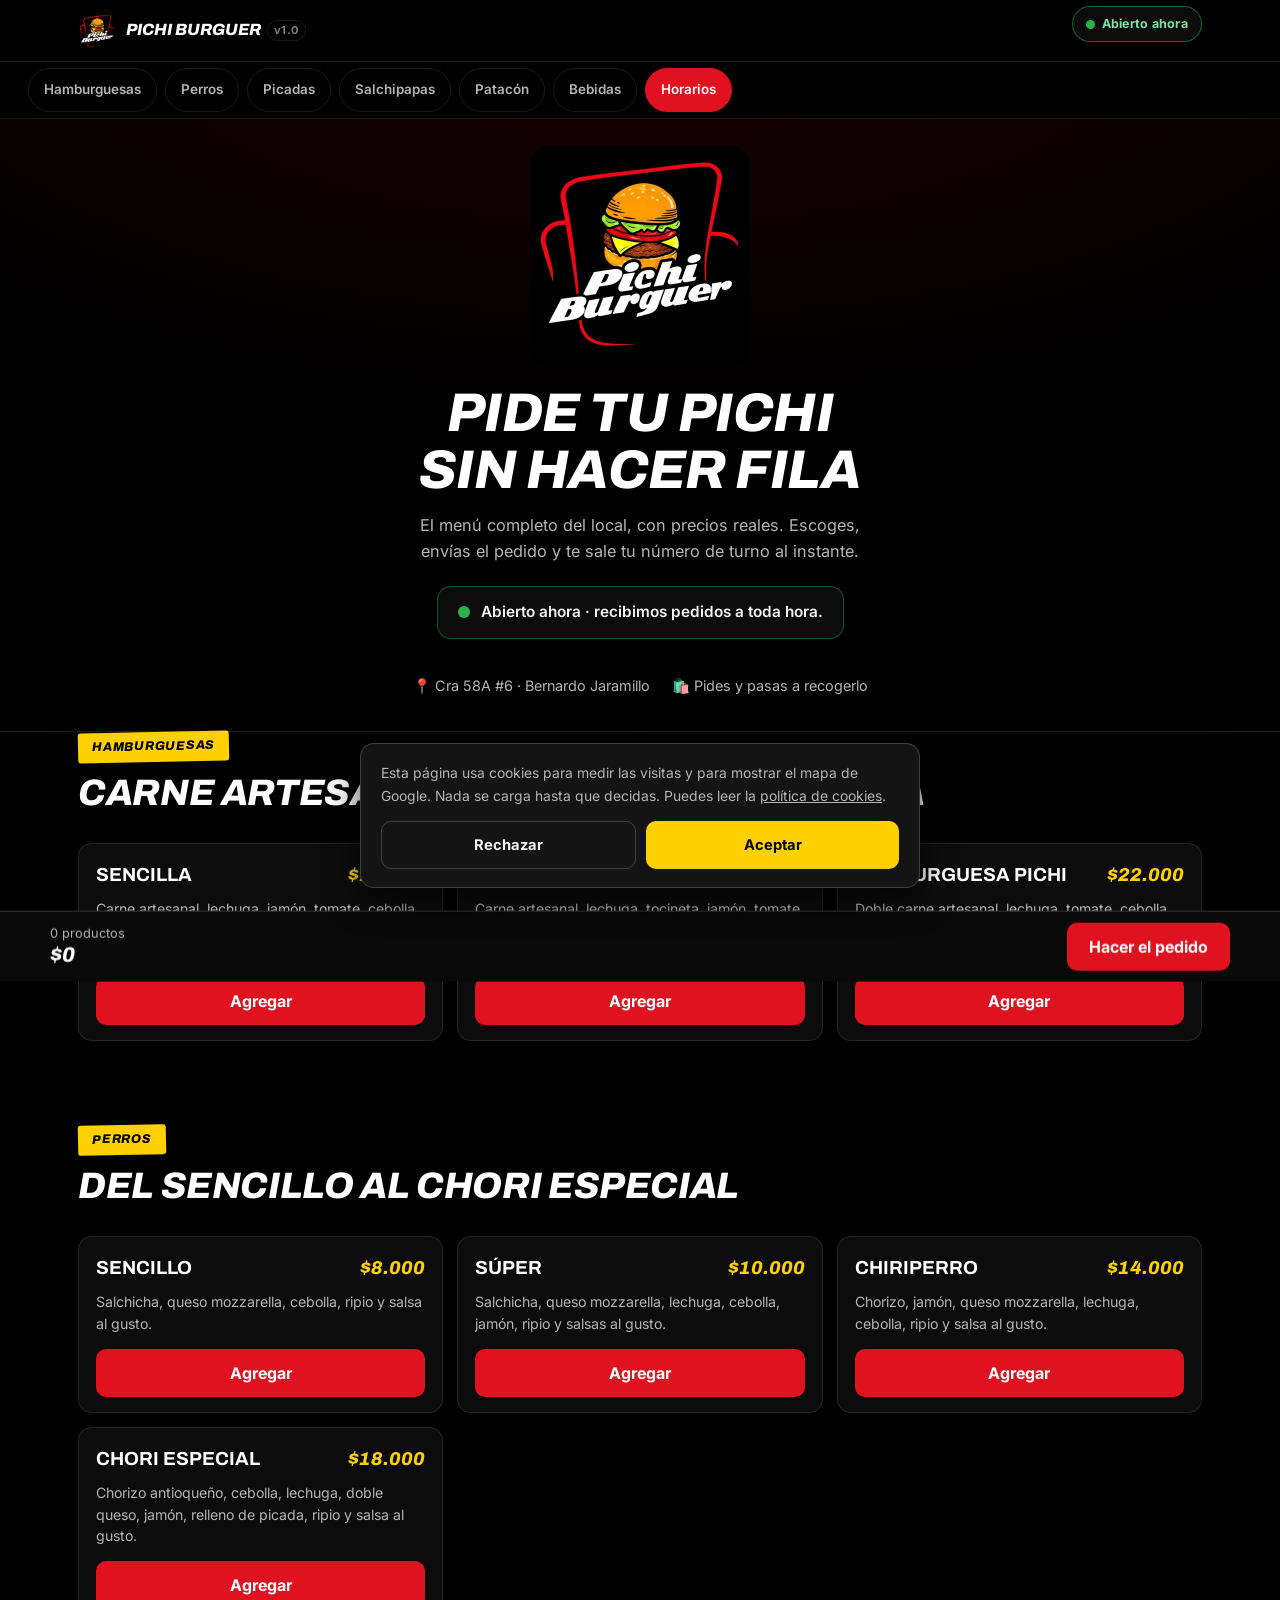
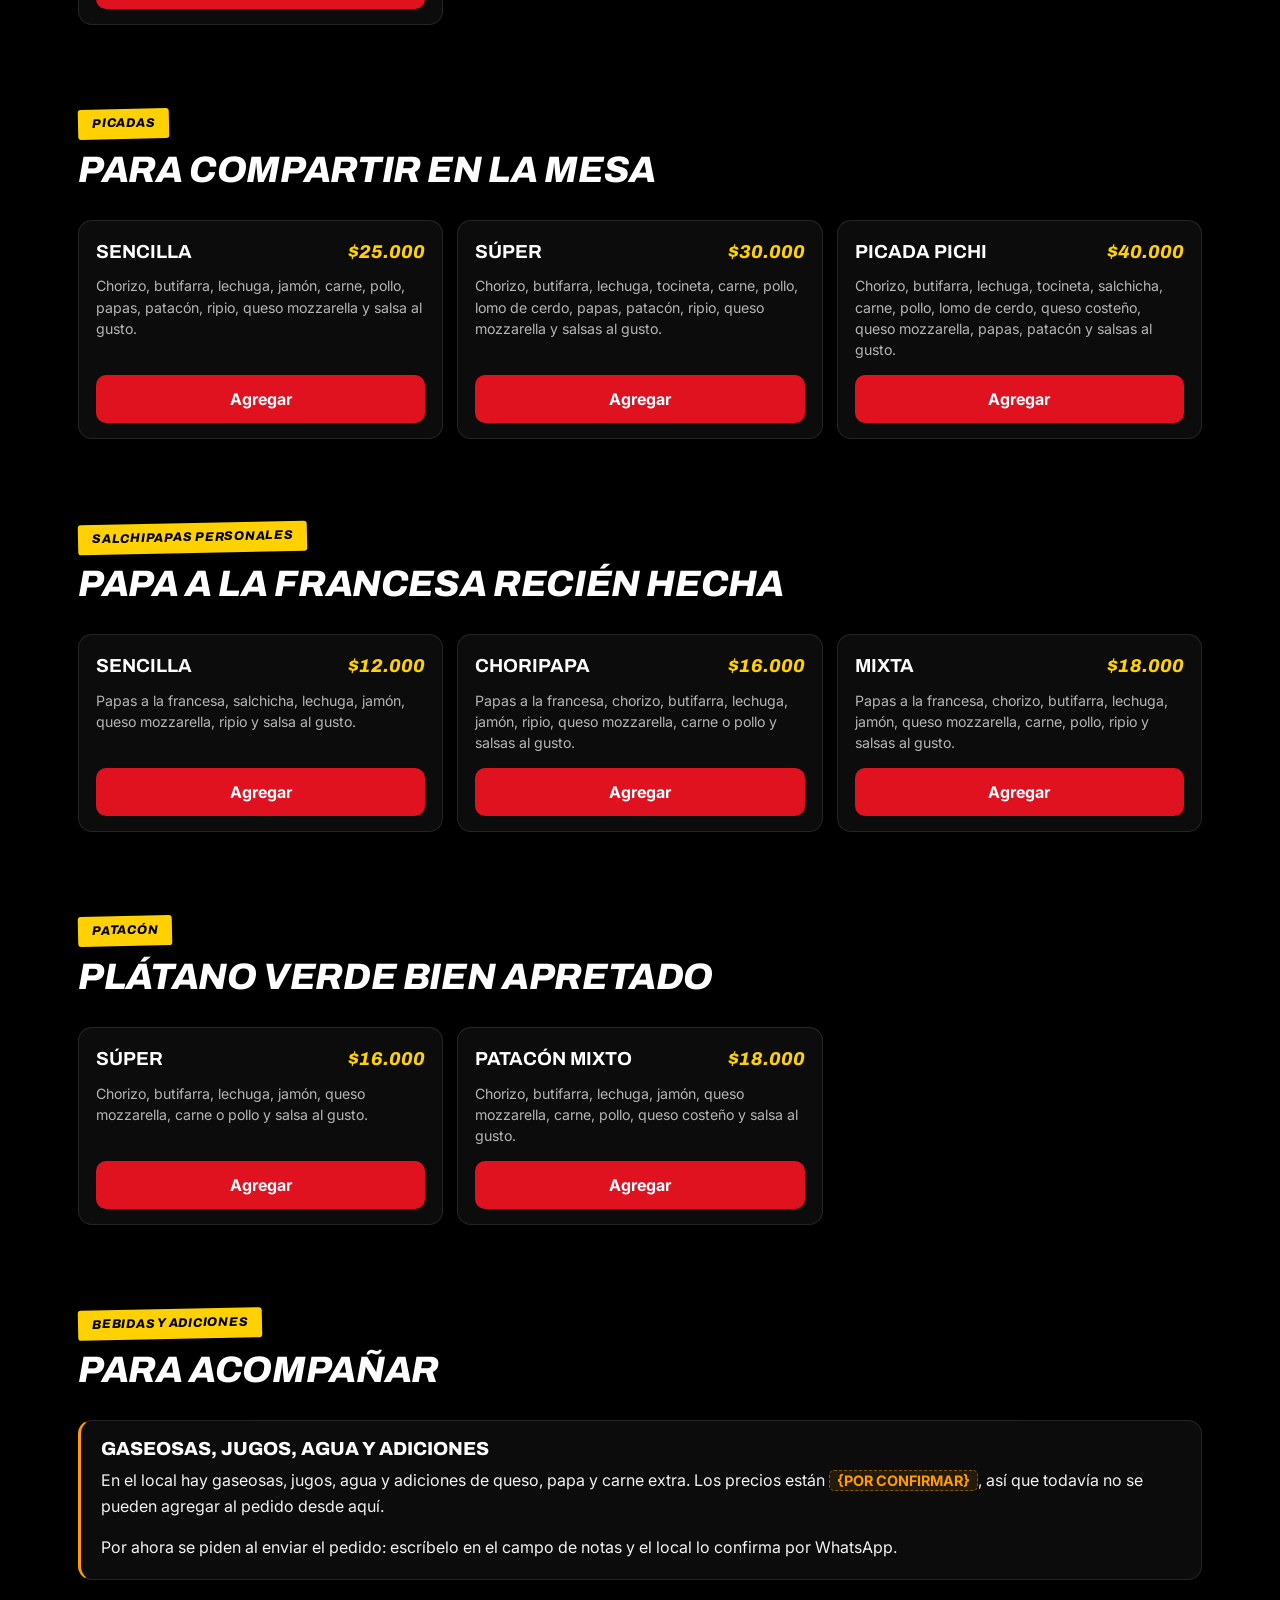
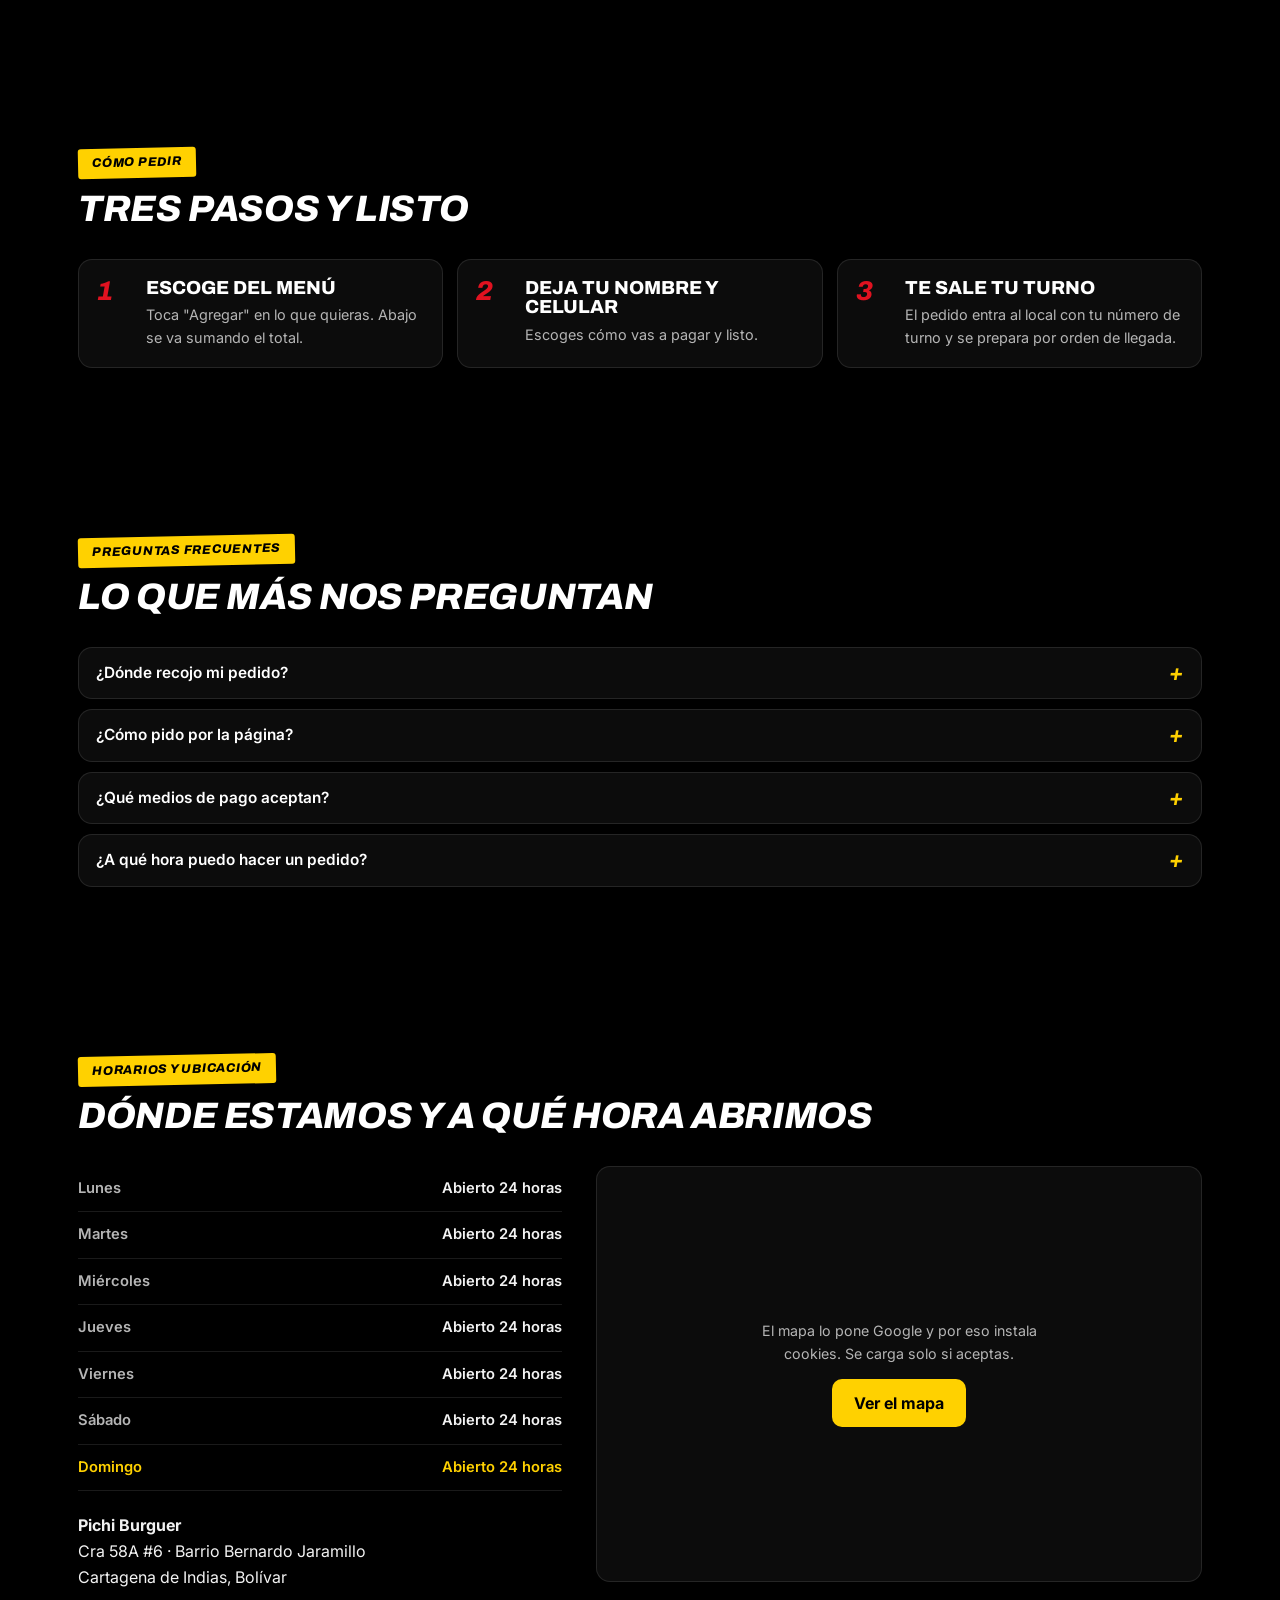
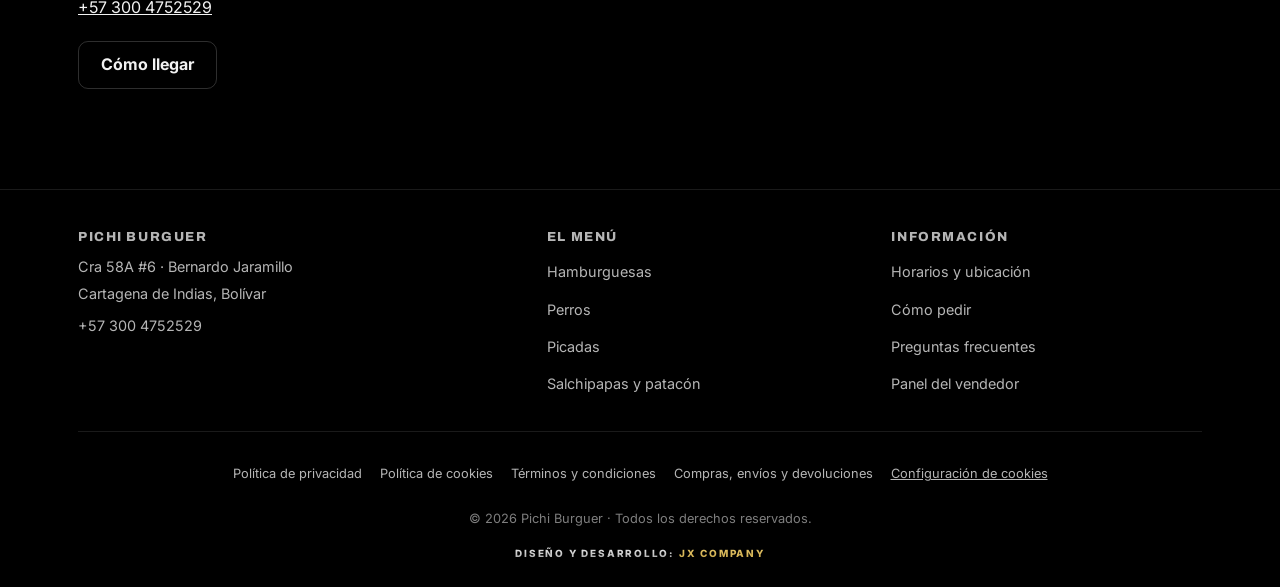
==== commit 201896b5: "Pone la versión v1.0 en la barra y cierra la revisión responsive JX pidió una versión visible "para " ====
--- a/index.html
+++ b/index.html
@@ -286,7 +286,16 @@
     <a class="barra__marca" href="#inicio">
       <img class="barra__logo" src="img/logo-pichi-burguer-cartagena-440.webp"
            alt="Logo de Pichi Burguer" width="38" height="38">
+      <!-- Versión del sitio. ⚠ Está escrita en el HTML a propósito, no la pinta
+           el JS: así se ve aunque el JavaScript falle, y sirve justo para lo
+           que se creó — comprobar de un vistazo si la actualización llegó de
+           verdad al celular de alguien. Si dice la vieja, el navegador está
+           sirviendo una copia guardada.
+           ⚠ VIVE EN LAS 7 PÁGINAS. Para subirla se cambian todas de una:
+           grep -rl 'sitio-version">v' *.html | xargs sed -i 's/>v1\.0</>v1\.1</'
+           y se anota en la bitácora de CLAUDE.md. -->
       <span class="barra__nombre">Pichi Burguer</span>
+      <span class="sitio-version" title="Versión publicada del sitio">v1.0</span>
     </a>
     <p class="estado" id="estadoBarra" role="status">
       <span class="estado__luz" aria-hidden="true"></span>
@@ -1120,13 +1129,16 @@
         <p class="encurso__txt" id="encursoTexto"></p>
       </div>
 
-      <p class="encurso__pregunta">¿Quieres sumarle lo que acabas de escoger?</p>
+      <!-- El texto de estas tres líneas lo cambia el JS: no es lo mismo un
+           pedido que sigue en la fila (se puede sumar) que uno que ya está en
+           la plancha (ahí solo queda el WhatsApp). Ver decisión 46. -->
+      <p class="encurso__pregunta" id="encursoPregunta">¿Quieres sumarle lo que acabas de escoger?</p>
       <div class="encurso__lista" id="encursoNuevo"></div>
 
       <button type="button" class="btn btn--ama btn--ancho" id="btnAgregarAlPedido">
         Sí, agrégalo a mi turno
       </button>
-      <p class="campo__ayuda" style="margin-top:12px;text-align:center">
+      <p class="campo__ayuda" id="encursoNota" style="margin-top:12px;text-align:center">
         No sale otro turno: se suma a lo que ya pediste y lo recoges todo junto.
       </p>
 
@@ -1137,7 +1149,7 @@
            suelto dentro del párrafo: medido en 9 celulares reales, inline solo
            medía 14px de alto y era casi imposible de acertar con el pulgar
            (la regla del proyecto son 44px — decisión 26). -->
-      <p class="campo__ayuda" style="margin-top:18px;text-align:center;margin-bottom:0">
+      <p class="campo__ayuda" id="encursoSalidaTxt" style="margin-top:18px;text-align:center;margin-bottom:0">
         ¿Es un pedido para otra persona?
       </p>
       <a class="encurso__salida" id="encursoWhats" href="https://wa.me/573004752529"
--- a/css/styles.css
+++ b/css/styles.css
@@ -247,6 +247,32 @@
   white-space: nowrap; overflow: hidden; text-overflow: ellipsis;
 }
 
+/* Versión publicada del sitio, al lado del nombre.
+   PARA QUÉ: comprobar de un vistazo si la actualización llegó de verdad al
+   celular de alguien. Si el número es el viejo, el navegador está sirviendo
+   una copia guardada y no la versión nueva.
+   ⚠ Es DELIBERADAMENTE discreta: va en Inter (no en la tipografía de los
+   títulos), pequeña y en gris, con el mismo aire que el nombre. No puede
+   competir con la marca: el cliente viene a pedir una hamburguesa, no a leer
+   un número de versión. Quien lo necesita sabe dónde mirar.
+   ⚠ flex-shrink: 0 para que no la aplaste el nombre en un celular angosto, y
+   align-self: center para que quede a la altura del texto y no del logo. */
+.sitio-version {
+  flex-shrink: 0; align-self: center; margin-left: -4px;
+  /* 11px fijos y no rem: con rem quedaba en 8,96px en los celulares que
+     reducen la raíz, y un número que no se puede leer no sirve para lo que
+     se creó — comprobar de un vistazo qué versión está publicada. */
+  font-family: var(--fuente-texto); font-size: 11px; font-weight: 700;
+  letter-spacing: .04em; color: var(--texto-tenue);
+  padding: 2px 6px; border: 1px solid var(--linea);
+  border-radius: var(--radio-full); line-height: 1.4;
+}
+/* En pantallas muy angostas el nombre es lo que importa: la versión se queda,
+   pero se aprieta para no robarle sitio. */
+@media (max-width: 380px) {
+  .sitio-version { font-size: 10px; padding: 1px 5px; margin-left: -2px; }
+}
+
 /* Semáforo verde/rojo. Es un punto de color + texto: nunca solo el color, para
    que también lo entienda alguien que no distingue verde de rojo. */
 .estado {
@@ -712,6 +738,17 @@
   text-decoration: underline; text-underline-offset: 3px;
 }
 @media (hover: hover) { .encurso__salida:hover { color: var(--texto); } }
+/* Cuando el pedido ya está en la plancha, el WhatsApp deja de ser la salida de
+   un caso raro y pasa a ser LA acción: el botón amarillo se esconde y este se
+   queda solo. Por eso se pinta como botón de contorno en vez de enlace fino. */
+.encurso__salida--fuerte {
+  border: 1px solid var(--linea-fuerte); border-radius: var(--radio-sm);
+  color: var(--texto); text-decoration: none; font-size: .9rem; font-weight: 700;
+  margin-top: 8px;
+}
+@media (hover: hover) {
+  .encurso__salida--fuerte:hover { border-color: var(--amarillo); color: var(--amarillo); }
+}
 
 /* --- Seguimiento del pedido en curso ---
    Mismo lenguaje que la tarjeta de "repetir el último pedido" que va justo
@@ -750,7 +787,10 @@
   font-size: 1.5rem; line-height: 1; color: var(--amarillo);
 }
 .curso__turno span {
-  font-size: .56rem; letter-spacing: .09em; text-transform: uppercase;
+  /* 11px fijos: en rem quedaba en 8,96px en los celulares que encogen la raíz,
+     y por debajo de 11 la etiqueta deja de leerse aunque el número de al lado
+     sea enorme. Medido en 26 aparatos reales. */
+  font-size: 11px; letter-spacing: .07em; text-transform: uppercase;
   color: var(--texto-tenue); margin-top: 3px;
 }
 .curso__txt { flex: 1; min-width: 0; display: flex; flex-direction: column; gap: 2px; }
@@ -820,13 +860,34 @@
 .pie__grid { display: grid; gap: 26px; grid-template-columns: 1fr; margin-bottom: 26px; }
 .pie h3 { font-size: .82rem; letter-spacing: .12em; color: var(--texto-suave); margin-bottom: .9em; }
 .pie ul { list-style: none; margin: 0; padding: 0; }
-.pie li { margin-bottom: 9px; font-size: .9rem; color: var(--texto-suave); }
-.pie a { color: var(--texto-suave); text-decoration: none; }
+/* ⚠ El margen de abajo bajó de 9px a 4px y la diferencia se la lleva el
+   PADDING del enlace. El pie se ve igual de separado, pero ahora el área que
+   responde al dedo es la del enlace entero y no solo la altura de la letra.
+   Medido en 26 celulares reales: los enlaces del pie daban 16px de alto, y a
+   16px con otro enlace pegado debajo se toca el equivocado. */
+.pie li { margin-bottom: 4px; font-size: .9rem; color: var(--texto-suave); }
+.pie a {
+  color: var(--texto-suave); text-decoration: none;
+  display: inline-block; padding: 7px 0; line-height: 1.35;
+}
 @media (hover: hover) { .pie a:hover { color: var(--blanco); text-decoration: underline; } }
-.pie__legales { display: flex; flex-wrap: wrap; gap: 8px 18px; font-size: .8rem; }
+/* Los enlaces legales van en fila y se parten: el relleno vertical les da
+   altura de toque sin separarlos de más, porque el gap ya baja a 2px. */
+.pie__legales { display: flex; flex-wrap: wrap; gap: 2px 18px; font-size: .8rem; align-items: center; }
+.pie__legales a { padding: 9px 0; display: inline-block; }
+/* El de cookies es un <button>, no un enlace: es un control de verdad y le
+   tocan los 44px completos de la regla del proyecto (decisión 26). */
+.pie__legales .btn-texto { padding: 12px 0; display: inline-block; min-height: 44px; }
 .pie__copy {
   border-top: 1px solid var(--linea); padding-top: 20px;
   text-align: center; font-size: .8rem; color: var(--texto-tenue);
+}
+
+/* El teléfono de la sección de contacto es un enlace que LLAMA, no texto
+   corrido: se le da aire para que el dedo lo acierte sin abrir el marcador por
+   error al querer tocar otra cosa. Medía 17px de alto. */
+main a[href^="tel:"] {
+  display: inline-block; padding: 6px 0; line-height: 1.4;
 }
 
 /* Botón de texto para reabrir el panel de cookies desde el footer. */
@@ -1131,7 +1192,8 @@
   display: block; font-family: var(--fuente-titulo); font-style: italic;
   font-size: 1.55rem; color: var(--amarillo); line-height: 1;
 }
-.pedido__turno span { font-size: .58rem; letter-spacing: .1em; color: var(--texto-tenue); text-transform: uppercase; }
+/* 11px fijos por lo mismo que .curso__turno span: en rem caía a 9,28px. */
+.pedido__turno span { font-size: 11px; letter-spacing: .07em; color: var(--texto-tenue); text-transform: uppercase; }
 .pedido__quien { min-width: 0; flex: 1; }
 .pedido__quien h3 {
   margin: 0 0 3px; color: var(--blanco); font-size: 1.06rem;
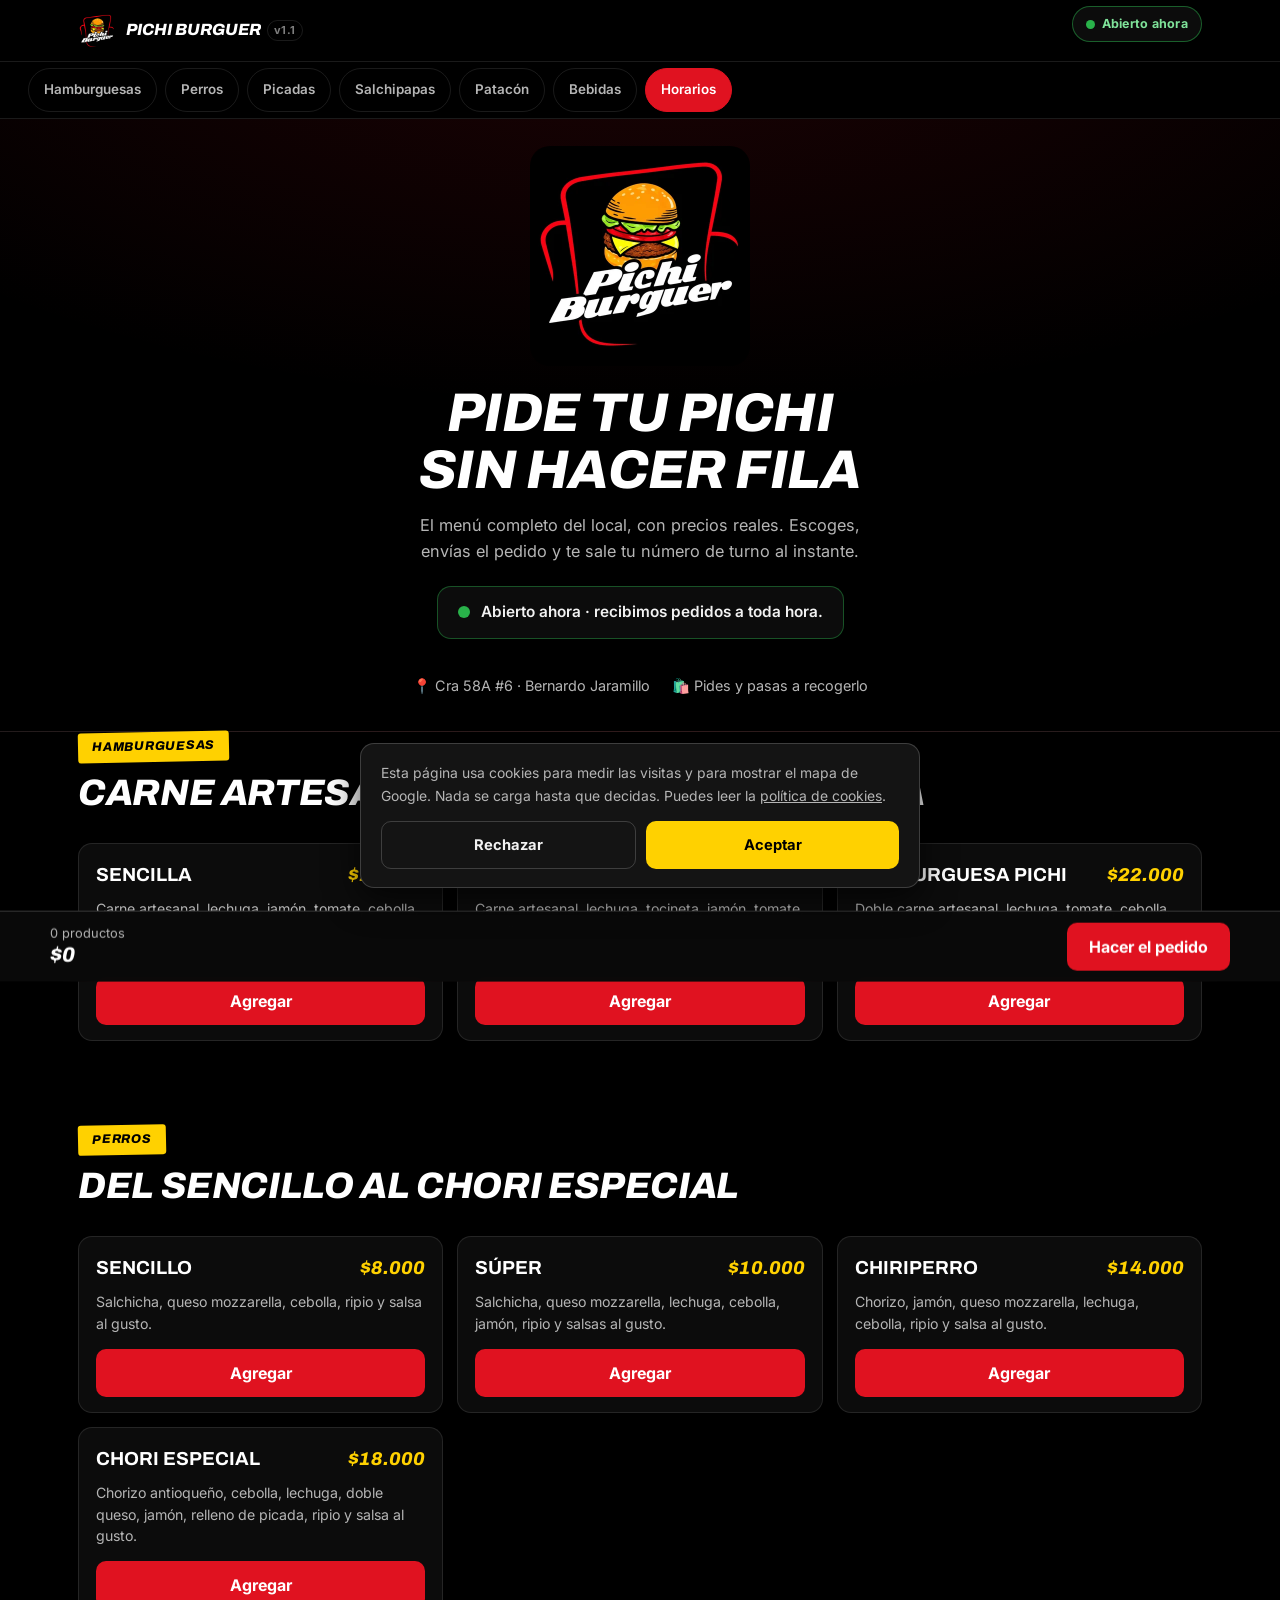
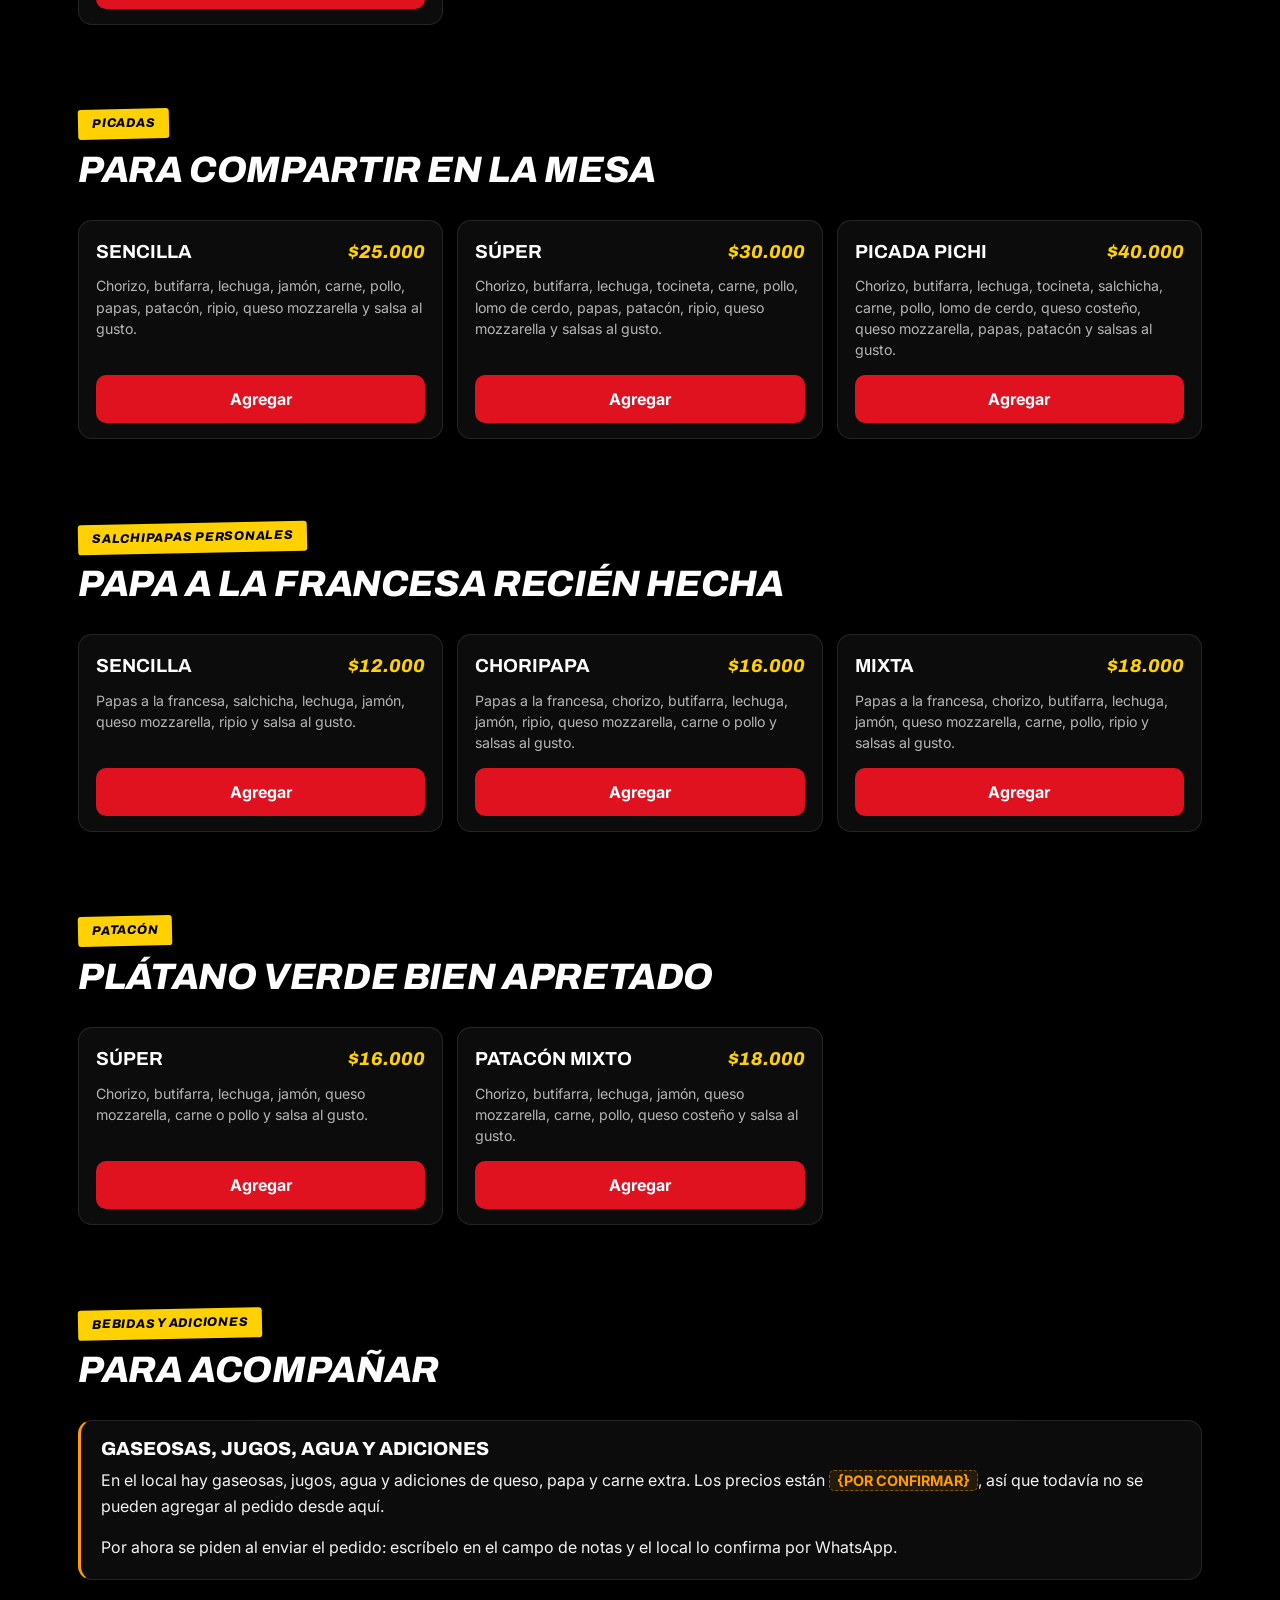
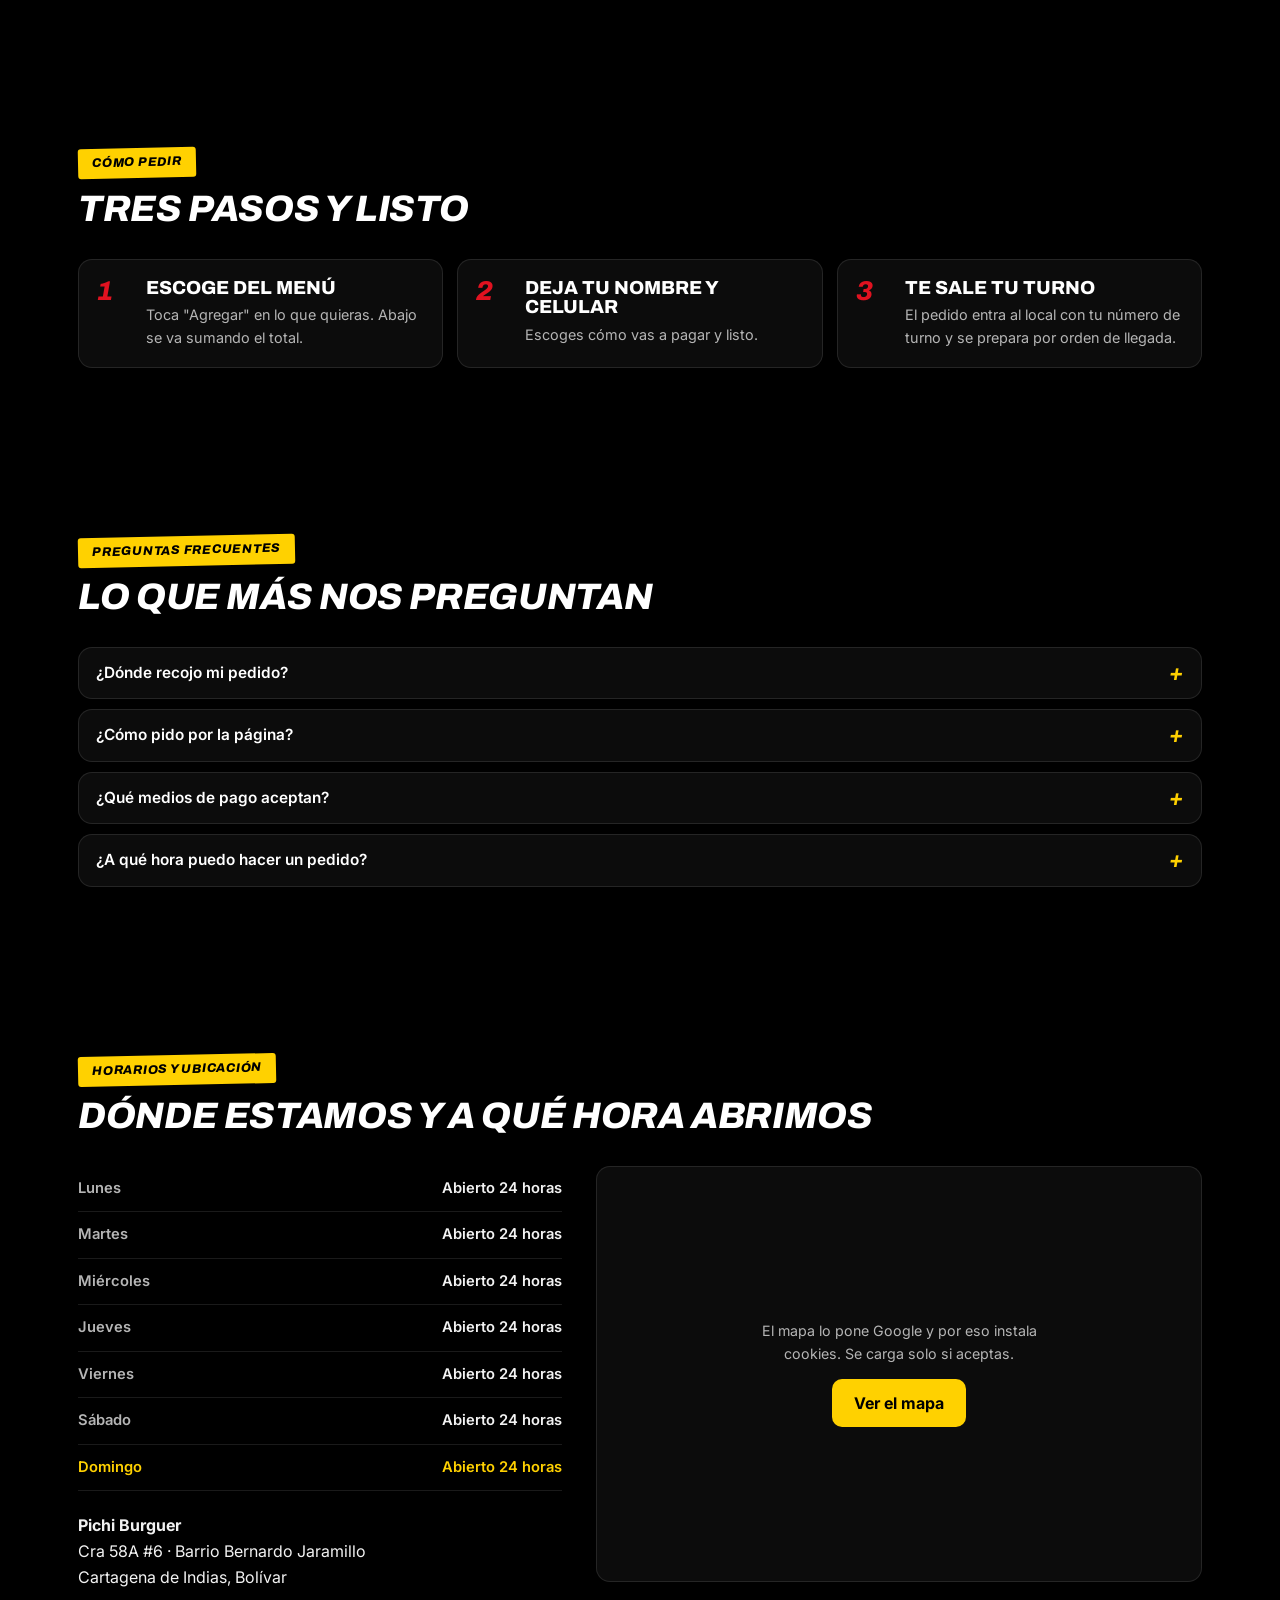
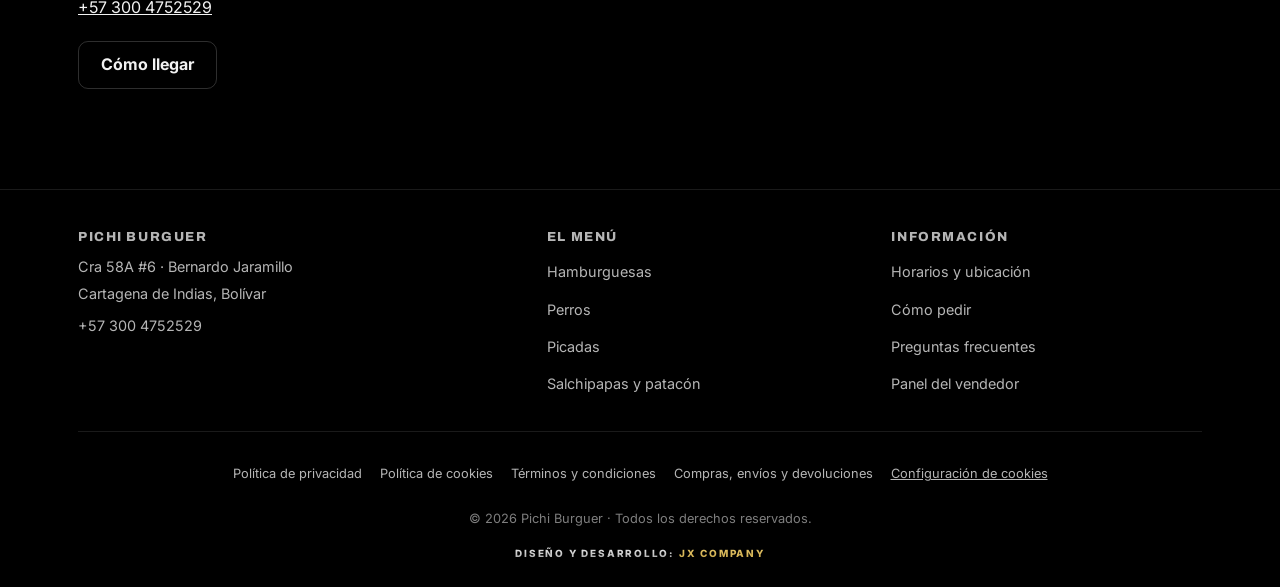
==== commit 763d5115: "v1.1 · Los 4 arreglos de JX + 2 botones rotos que aparecieron detrás 1) El botón amarillo "Sí, agrég" ====
--- a/index.html
+++ b/index.html
@@ -292,10 +292,10 @@
            verdad al celular de alguien. Si dice la vieja, el navegador está
            sirviendo una copia guardada.
            ⚠ VIVE EN LAS 7 PÁGINAS. Para subirla se cambian todas de una:
-           grep -rl 'sitio-version">v' *.html | xargs sed -i 's/>v1\.0</>v1\.1</'
+           sed -i 's|\(class="sitio-version"[^>]*\)>v1\.1<|\1>v1.2<|' *.html
            y se anota en la bitácora de CLAUDE.md. -->
       <span class="barra__nombre">Pichi Burguer</span>
-      <span class="sitio-version" title="Versión publicada del sitio">v1.0</span>
+      <span class="sitio-version" title="Versión publicada del sitio">v1.1</span>
     </a>
     <p class="estado" id="estadoBarra" role="status">
       <span class="estado__luz" aria-hidden="true"></span>
@@ -1120,40 +1120,90 @@
          =========================================================== -->
     <div id="pasoEnCurso" hidden>
       <div class="modal__cab">
-        <h2>Ya tienes un pedido</h2>
+        <h2 id="encursoTitulo">Ya tienes un pedido</h2>
         <button type="button" class="modal__cerrar" id="btnCerrarEnCurso" aria-label="Cerrar">✕</button>
       </div>
 
-      <div class="encurso">
+      <div class="encurso" id="encursoCaja">
         <p class="encurso__turno">Turno <b id="encursoTurno">–</b></p>
         <p class="encurso__txt" id="encursoTexto"></p>
       </div>
 
-      <!-- El texto de estas tres líneas lo cambia el JS: no es lo mismo un
-           pedido que sigue en la fila (se puede sumar) que uno que ya está en
-           la plancha (ahí solo queda el WhatsApp). Ver decisión 46. -->
-      <p class="encurso__pregunta" id="encursoPregunta">¿Quieres sumarle lo que acabas de escoger?</p>
-      <div class="encurso__lista" id="encursoNuevo"></div>
-
-      <button type="button" class="btn btn--ama btn--ancho" id="btnAgregarAlPedido">
-        Sí, agrégalo a mi turno
-      </button>
-      <p class="campo__ayuda" id="encursoNota" style="margin-top:12px;text-align:center">
-        No sale otro turno: se suma a lo que ya pediste y lo recoges todo junto.
-      </p>
-
-      <!-- Salida para el caso raro: dos personas pidiendo desde el mismo
-           celular. No se le deja crear otro turno sin más, pero tampoco se le
-           deja sin salida.
-           ⚠ El enlace va en su PROPIA LÍNEA y con clase .encurso__salida, no
-           suelto dentro del párrafo: medido en 9 celulares reales, inline solo
-           medía 14px de alto y era casi imposible de acertar con el pulgar
-           (la regla del proyecto son 44px — decisión 26). -->
-      <p class="campo__ayuda" id="encursoSalidaTxt" style="margin-top:18px;text-align:center;margin-bottom:0">
-        ¿Es un pedido para otra persona?
-      </p>
-      <a class="encurso__salida" id="encursoWhats" href="https://wa.me/573004752529"
-         target="_blank" rel="noopener">Escríbenos por WhatsApp</a>
+      <!-- ===================================================
+           A) SU PEDIDO SIGUE EN LA FILA → se le puede sumar
+           =================================================== -->
+      <div id="encursoPuede">
+        <p class="encurso__pregunta">¿Quieres sumarle lo que acabas de escoger?</p>
+        <div class="encurso__lista" id="encursoNuevo"></div>
+
+        <button type="button" class="btn btn--ama btn--ancho" id="btnAgregarAlPedido">
+          Sí, agrégalo a mi turno
+        </button>
+        <p class="campo__ayuda" style="margin-top:12px;text-align:center">
+          No sale otro turno: se suma a lo que ya pediste y lo recoges todo junto.
+        </p>
+      </div>
+
+      <!-- ===================================================
+           B) YA ESTÁ EN LA COCINA → no se le puede sumar
+           Es un AVISO, no un formulario: no lleva ni el botón
+           amarillo ni la lista de lo que quería agregar,
+           porque ninguna de las dos cosas se puede hacer ya.
+           Dejarlas ahí es lo que hacía que el cliente tocara
+           un botón que no respondía. Ver decisión 49.
+           =================================================== -->
+      <div id="encursoNoPuede" hidden>
+        <div class="encurso-alto">
+          <span class="encurso-alto__icono" aria-hidden="true">👨‍🍳</span>
+          <p class="encurso-alto__tit">Tu pedido ya está en la cocina</p>
+          <p class="encurso-alto__txt">
+            Lo sentimos, cuando el cocinero ya empezó no podemos agregarle nada
+            desde la página. Pero todavía tienes dos formas:
+          </p>
+        </div>
+
+        <ol class="encurso-alto__pasos">
+          <li>
+            <b>Escríbenos ahora por WhatsApp</b> con lo que quieres agregar.
+            Si todavía alcanza, te lo metemos.
+          </li>
+          <li>
+            O <b>pásate por el local</b> y lo pides ahí mismo cuando recojas
+            tu turno.
+          </li>
+        </ol>
+
+        <a class="btn btn--ama btn--ancho" id="encursoWhatsAlto"
+           href="https://wa.me/573004752529" target="_blank" rel="noopener">
+          Escribir por WhatsApp
+        </a>
+        <p class="campo__ayuda" style="margin-top:12px;text-align:center">
+          Tu turno no cambia: sigue siendo el mismo.
+        </p>
+      </div>
+
+      <!-- ===================================================
+           SALIDA COMÚN: el pedido es para OTRA persona.
+           ⚠ NO se le manda a WhatsApp: se le da el enlace de
+           la página para que se lo PASE a esa persona y pida
+           desde su propio celular, con su propio número. Así
+           cada quien tiene su turno y nadie hace de
+           intermediario. Ver decisión 50.
+           =================================================== -->
+      <div class="encurso-otro">
+        <p class="encurso-otro__txt">¿Es un pedido para otra persona?</p>
+        <p class="encurso-otro__ayuda">
+          Pásale el enlace y que pida desde su celular, con su propio número.
+          Así cada uno recibe su turno.
+        </p>
+        <div class="encurso-otro__fila">
+          <code class="encurso-otro__link" id="encursoEnlace">pedidos-pichi-burguer-ctg.pages.dev</code>
+          <button type="button" class="encurso-otro__btn" id="btnCopiarEnlace">Copiar</button>
+        </div>
+        <a class="encurso-otro__wa" id="encursoCompartir" href="#" target="_blank" rel="noopener">
+          Enviar el enlace por WhatsApp
+        </a>
+      </div>
     </div>
 
     <!-- Paso 2: turno confirmado (oculto hasta que se envía el pedido) -->
--- a/css/styles.css
+++ b/css/styles.css
@@ -151,6 +151,19 @@
    que se agregue a futuro usa estas clases; no se inventan estilos sueltos.
    Táctil: mínimo 48px de alto en todos, como exige el estándar de JX.
    ========================================================================== */
+/* ⚠⚠ REGLA QUE TIENE QUE IR ANTES QUE CUALQUIER `display`.
+   El atributo `hidden` del HTML lo aplica el navegador con su hoja por
+   defecto, que pierde contra CUALQUIER clase del sitio. Es decir:
+   `.btn { display: inline-flex }` anulaba `hidden` y el botón se quedaba a la
+   vista aunque el JS lo hubiera escondido.
+   Pasó de verdad: con el pedido ya en la plancha, el botón amarillo "Sí,
+   agrégalo a mi turno" seguía viéndose. El cliente lo tocaba, el servidor lo
+   rechazaba con razón, y en la pantalla no pasaba NADA — que es la peor forma
+   de fallar, porque el cliente cree que la página está rota.
+   Con esta línea, `hidden` gana siempre y en todo el sitio. Es la razón por la
+   que existe: que esconder algo signifique esconderlo. */
+[hidden] { display: none !important; }
+
 .btn {
   display: inline-flex; align-items: center; justify-content: center; gap: 8px;
   min-height: 48px; padding: 0 22px;
@@ -727,27 +740,86 @@
   padding: 9px 0; border-bottom: 1px solid var(--linea); font-size: .9rem;
 }
 .encurso__fila span:last-child { margin-left: auto; font-weight: 700; white-space: nowrap; }
-/* La salida por WhatsApp. Va como bloque y no como enlace suelto en la frase:
-   medido en 9 celulares, inline daba 14px de alto y el pulgar no lo acertaba.
-   Es subrayado y sin fondo para que NO compita con el botón amarillo de
-   "agrégalo a mi turno", que es lo que hará casi todo el mundo. */
-.encurso__salida {
+/* Cuando el pedido ya está en la cocina, la caja del turno pasa de naranja
+   (una pregunta) a roja apagada (un no se puede). El color dice de entrada
+   que esto no es una opción, es un aviso. */
+.encurso--cocina { border-left-color: var(--rojo); border-color: rgba(224,18,32,.35); }
+
+/* --- Aviso de "ya está en la cocina" ---
+   Es un AVISO, no un formulario: sin botón amarillo y sin la lista de lo que
+   quería agregar, porque ninguna de las dos se puede hacer ya. Centrado y con
+   el cocinero arriba para que se entienda antes de leer. */
+.encurso-alto { text-align: center; margin-bottom: 18px; }
+.encurso-alto__icono {
+  display: inline-flex; align-items: center; justify-content: center;
+  width: 56px; height: 56px; margin-bottom: 12px;
+  border-radius: var(--radio-full);
+  background: rgba(254,155,5,.12); border: 1px solid rgba(254,155,5,.35);
+  font-size: 1.6rem; line-height: 1;
+}
+.encurso-alto__tit {
+  margin: 0 0 8px; font-size: 1.08rem; font-weight: 700; color: var(--blanco);
+  line-height: 1.3;
+}
+.encurso-alto__txt { margin: 0; font-size: .9rem; color: var(--texto-suave); line-height: 1.55; }
+/* Las dos salidas van numeradas: es una lista de qué hacer, no un párrafo. Con
+   el pedido ya en el fuego el cliente tiene prisa y lee en diagonal. */
+.encurso-alto__pasos {
+  margin: 0 0 18px; padding-left: 22px;
+  font-size: .9rem; color: var(--texto-suave); line-height: 1.55;
+}
+.encurso-alto__pasos li { margin-bottom: 9px; }
+.encurso-alto__pasos li::marker { color: var(--amarillo); font-weight: 700; }
+.encurso-alto__pasos b { color: var(--texto); }
+
+/* --- "¿Es un pedido para otra persona?" ---
+   Va separado por una línea arriba: no es parte de lo anterior, es otra cosa.
+   ⚠ Aquí NO se manda al WhatsApp del local: se le da el enlace de la página
+   para que la otra persona pida desde SU celular con SU número, y así tenga su
+   propio turno en vez de que alguien haga de intermediario. Ver decisión 50. */
+.encurso-otro {
+  border-top: 1px solid var(--linea); margin-top: 22px; padding-top: 18px;
+  text-align: center;
+}
+.encurso-otro__txt { margin: 0 0 4px; font-size: .92rem; font-weight: 700; color: var(--texto); }
+.encurso-otro__ayuda { margin: 0 0 12px; font-size: .84rem; color: var(--texto-tenue); line-height: 1.5; }
+.encurso-otro__fila {
+  display: flex; align-items: stretch; gap: 8px;
+  background: var(--negro); border: 1px solid var(--linea);
+  border-radius: var(--radio-sm); padding: 4px 4px 4px 12px;
+}
+.encurso-otro__link {
+  flex: 1; min-width: 0; display: flex; align-items: center;
+  font-family: var(--fuente-texto); font-size: .8rem; color: var(--texto-suave);
+  /* El enlace es largo y no tiene espacios: sin esto empuja el botón fuera de
+     la caja en un celular de 320px. */
+  overflow-wrap: anywhere; text-align: left;
+}
+.encurso-otro__btn {
+  /* ⚠ 44px, no 40: es un control y le toca el mínimo táctil del proyecto
+     (decisión 26). Salió a 40 en la revisión de 26 aparatos. */
+  flex-shrink: 0; min-height: 44px; padding: 0 14px;
+  background: var(--negro-sup-2); border: 1px solid var(--linea-fuerte);
+  border-radius: var(--radio-sm); color: var(--texto);
+  font-family: var(--fuente-texto); font-size: .82rem; font-weight: 700; cursor: pointer;
+  transition: background-color .18s ease, color .18s ease;
+}
+.encurso-otro__btn.copiado { background: var(--verde); border-color: var(--verde); color: #fff; }
+@media (hover: hover) {
+  .encurso-otro__btn:hover:not(.copiado) { border-color: var(--amarillo); color: var(--amarillo); }
+}
+.encurso-otro__wa {
   display: flex; align-items: center; justify-content: center;
-  min-height: 44px; margin-top: 2px;
-  color: var(--texto-suave); font-size: .84rem; font-weight: 600;
+  min-height: 44px; margin-top: 10px;
+  color: var(--texto-suave); font-size: .86rem; font-weight: 600;
   text-decoration: underline; text-underline-offset: 3px;
 }
-@media (hover: hover) { .encurso__salida:hover { color: var(--texto); } }
-/* Cuando el pedido ya está en la plancha, el WhatsApp deja de ser la salida de
-   un caso raro y pasa a ser LA acción: el botón amarillo se esconde y este se
-   queda solo. Por eso se pinta como botón de contorno en vez de enlace fino. */
-.encurso__salida--fuerte {
-  border: 1px solid var(--linea-fuerte); border-radius: var(--radio-sm);
-  color: var(--texto); text-decoration: none; font-size: .9rem; font-weight: 700;
-  margin-top: 8px;
-}
-@media (hover: hover) {
-  .encurso__salida--fuerte:hover { border-color: var(--amarillo); color: var(--amarillo); }
+@media (hover: hover) { .encurso-otro__wa:hover { color: var(--texto); } }
+/* En 320px el enlace y el botón no caben en una fila sin apretarse. */
+@media (max-width: 360px) {
+  .encurso-otro__fila { flex-direction: column; padding: 10px; gap: 10px; }
+  .encurso-otro__link { text-align: center; }
+  .encurso-otro__btn { width: 100%; }
 }
 
 /* --- Seguimiento del pedido en curso ---
@@ -1364,13 +1436,20 @@
    ⚠ El parpadeo es lento (1,8 s) y solo cambia el borde, no el texto. Un
    parpadeo rápido sería de los que el skill prohíbe, y además cansa la vista
    de quien mira el panel cinco horas seguidas. */
+/* ⚠ margin-top y margin-left: 0 — va DEBAJO del reloj de espera, no pegado a
+   su lado. Antes quedaban los dos en la misma línea, tocándose, y no se sabía
+   dónde terminaba uno y empezaba el otro. Son dos avisos distintos: cuánto
+   lleva esperando y que el cliente cambió el pedido. */
 .pedido__ampliado {
   display: inline-flex; align-items: center; gap: 6px;
-  padding: 3px 10px; border-radius: var(--radio-full);
+  margin-top: 7px; padding: 4px 11px; border-radius: var(--radio-full);
   background: rgba(254,155,5,.14); border: 1px solid rgba(254,155,5,.45);
   color: var(--naranja); font-size: .7rem; font-weight: 700;
-  letter-spacing: .04em; text-transform: uppercase;
-}
+  letter-spacing: .04em; text-transform: uppercase; line-height: 1.5;
+}
+/* El reloj y esta etiqueta van uno debajo del otro, cada uno en su línea. */
+.pedido__quien .espera { display: inline-flex; margin-top: 7px; }
+.pedido__quien .espera + .pedido__ampliado { display: flex; width: fit-content; }
 .pedido.recien-ampliado { border-left-color: var(--naranja); }
 .pedido.ampliado-plancha {
   border-left-color: var(--rojo);
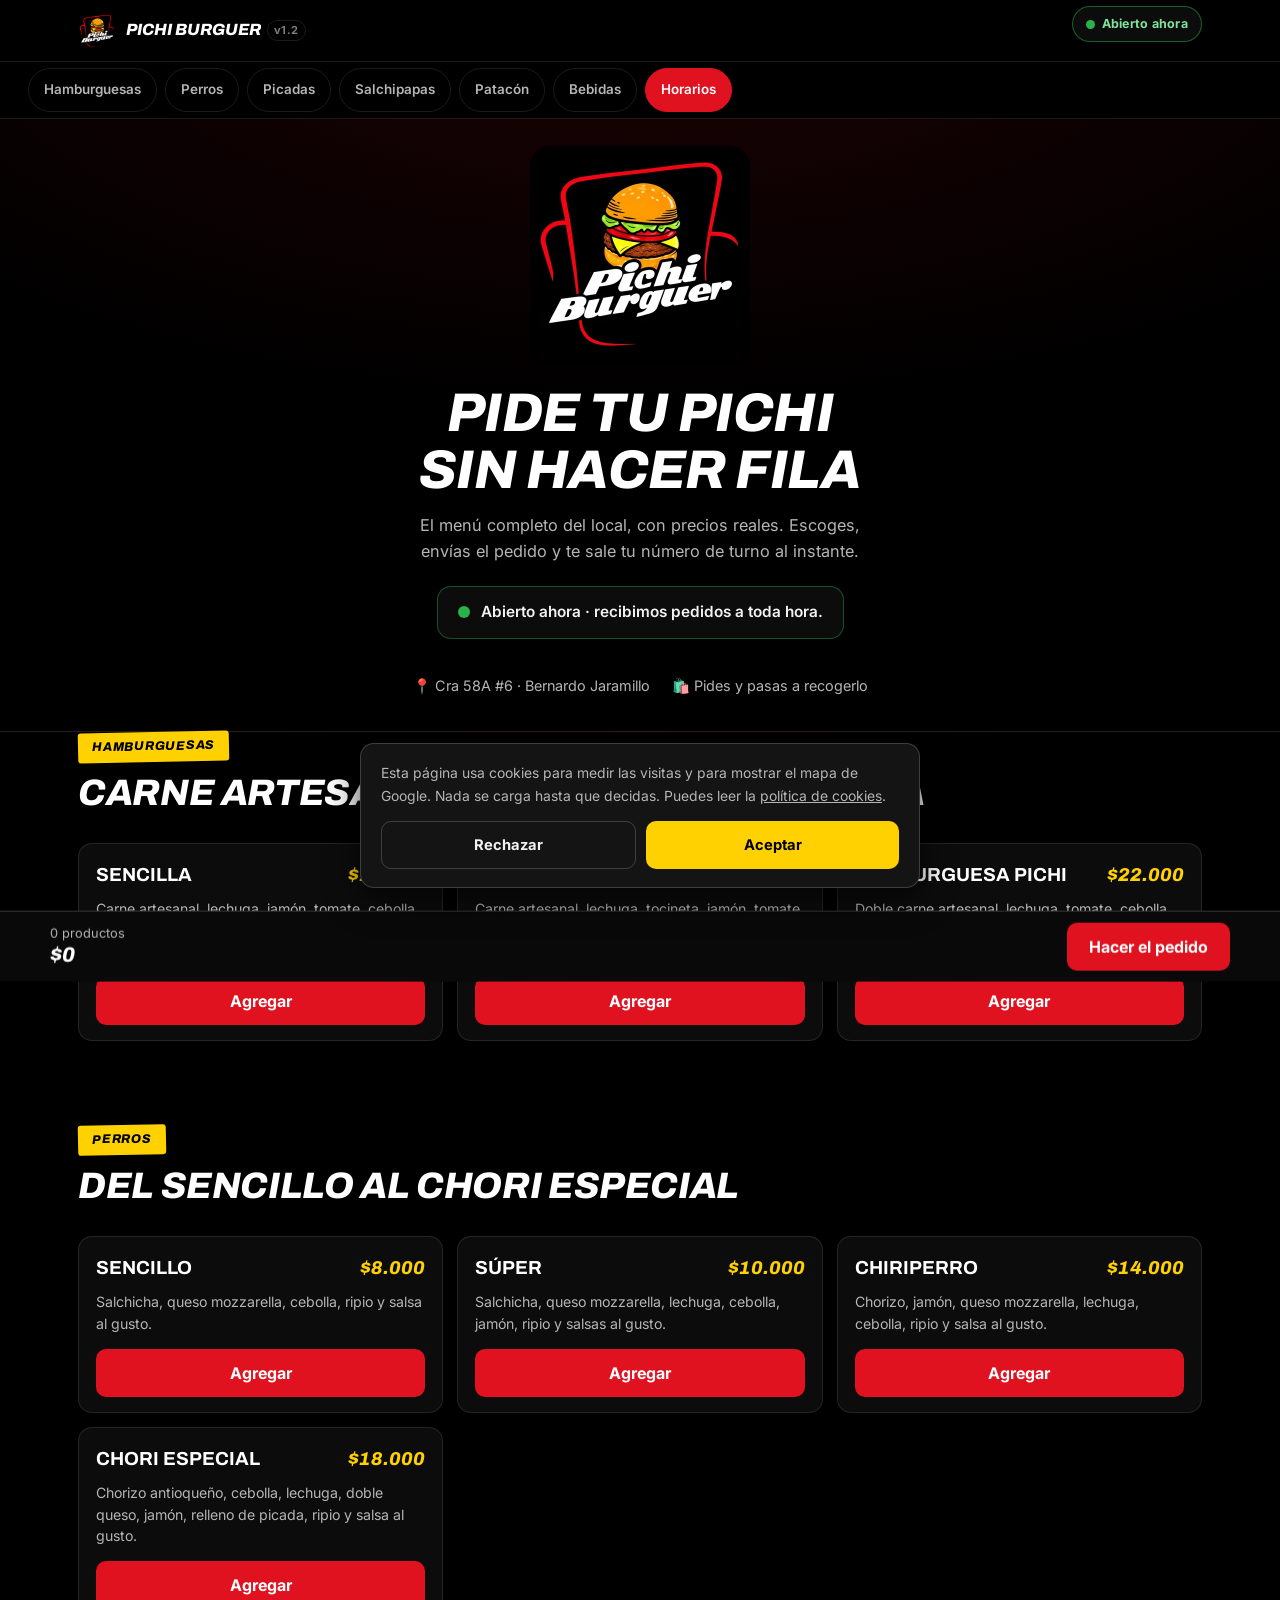
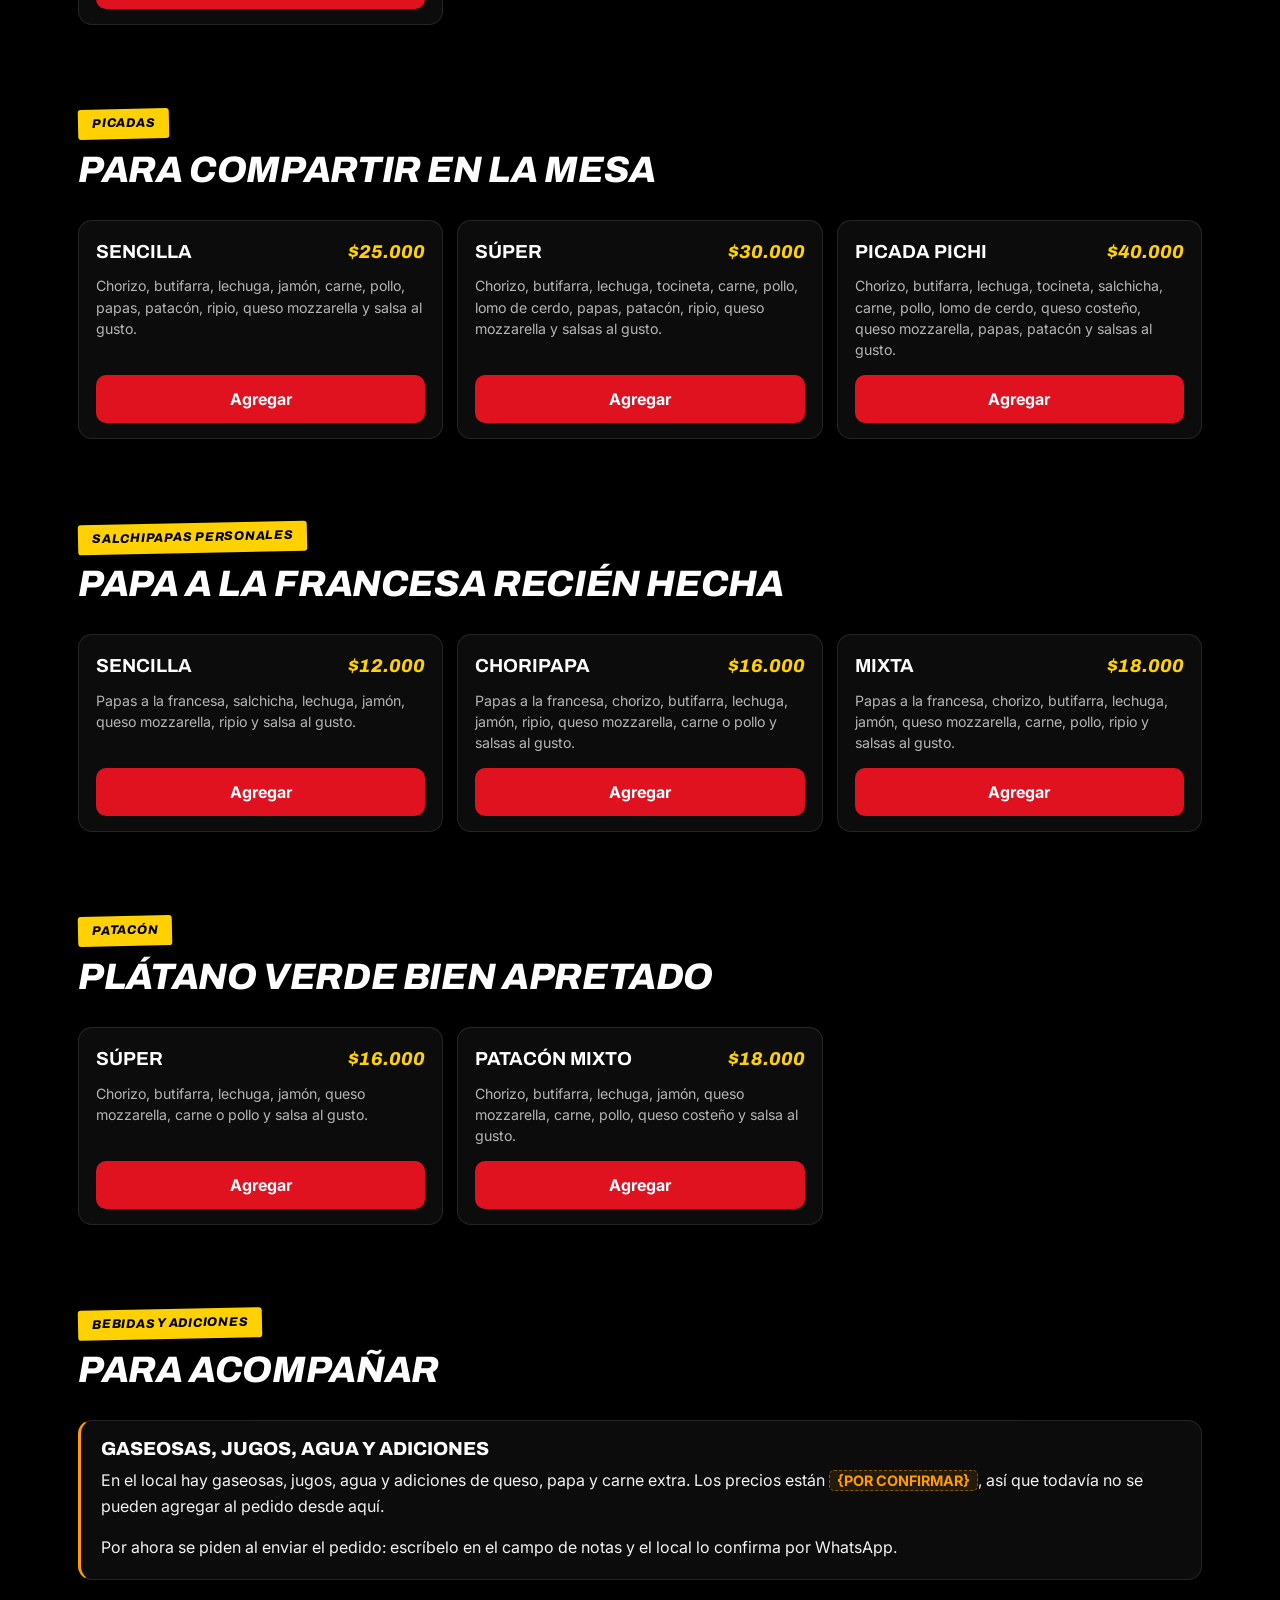
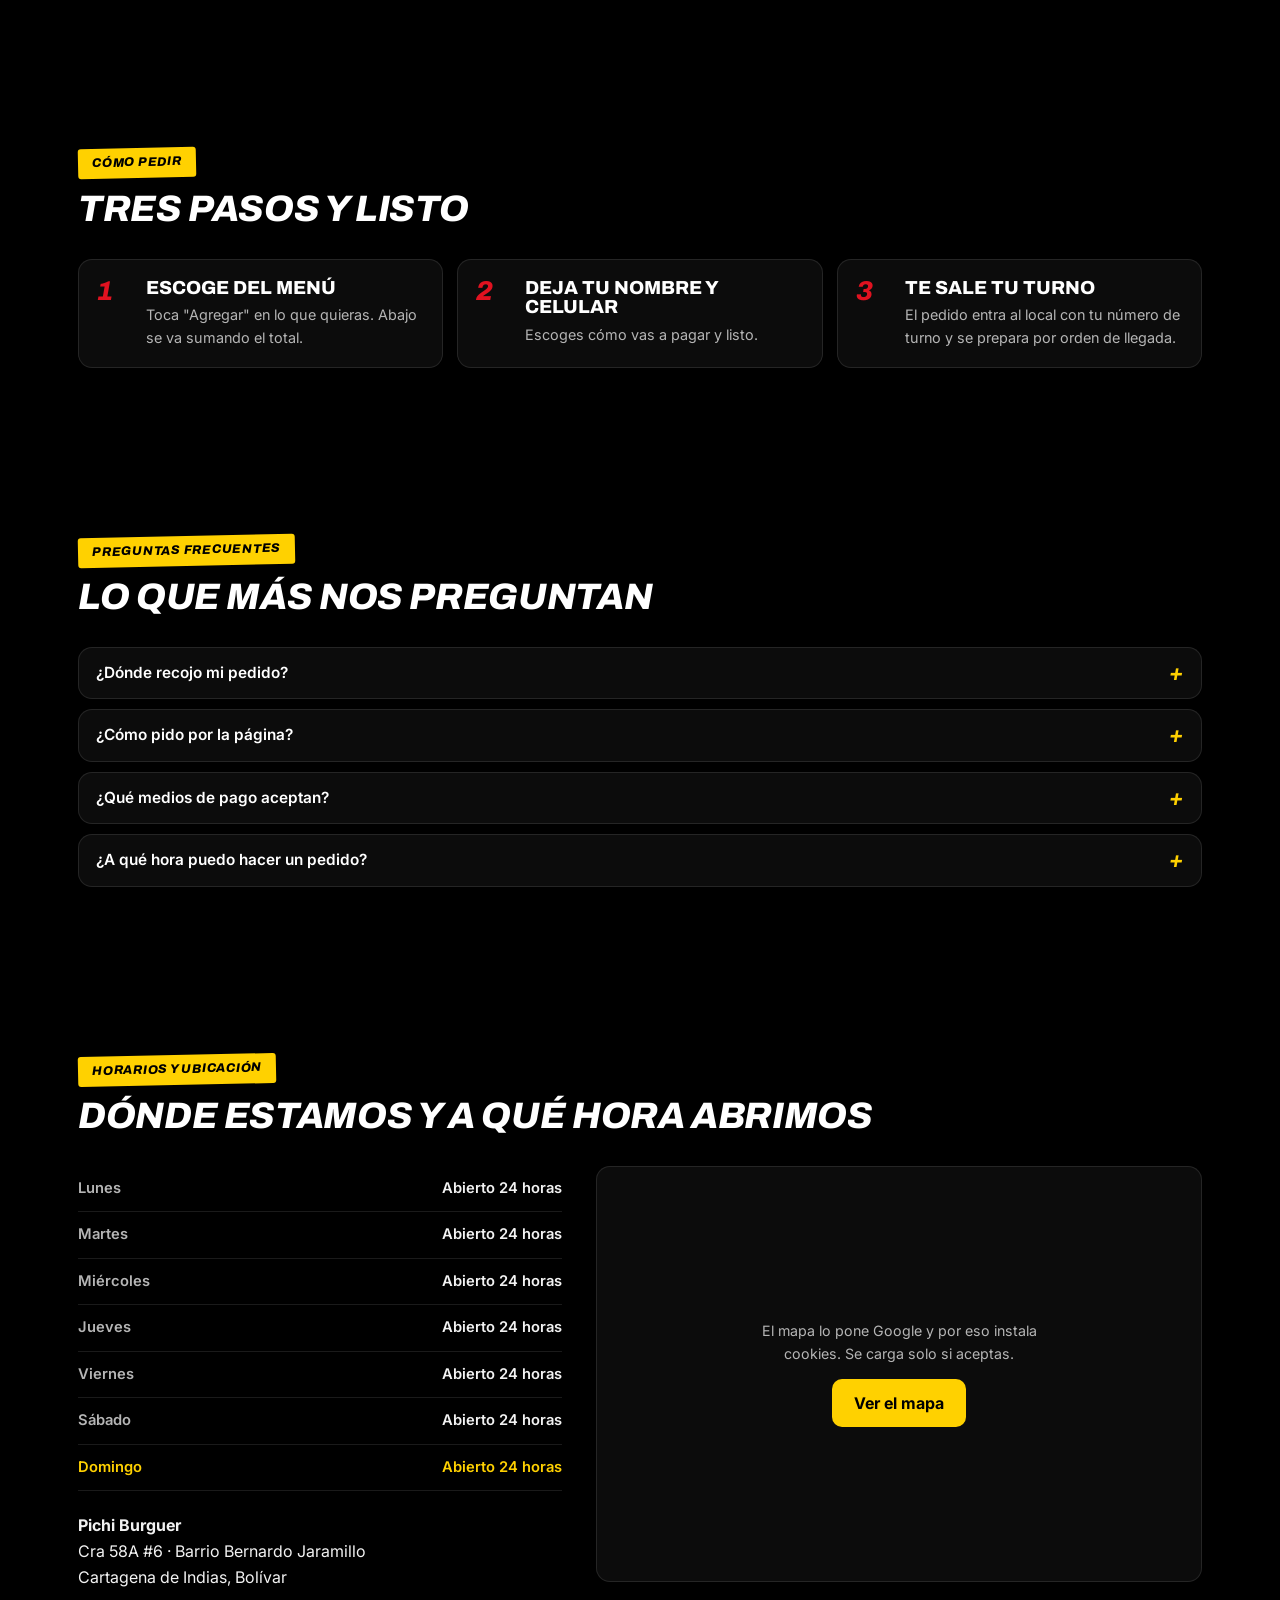
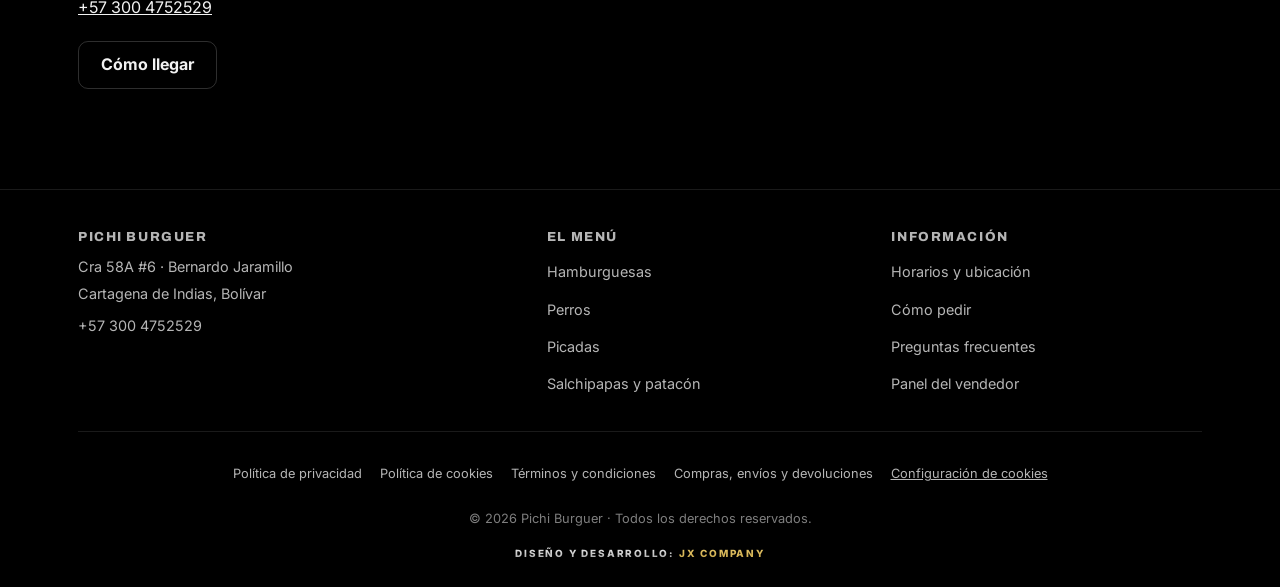
==== commit 98fc00ac: "v1.2 · El pedido termina con un gracias, y el servidor deja de adivinar otra vez Lo pidió JX: que al" ====
--- a/index.html
+++ b/index.html
@@ -292,10 +292,10 @@
            verdad al celular de alguien. Si dice la vieja, el navegador está
            sirviendo una copia guardada.
            ⚠ VIVE EN LAS 7 PÁGINAS. Para subirla se cambian todas de una:
-           sed -i 's|\(class="sitio-version"[^>]*\)>v1\.1<|\1>v1.2<|' *.html
+           sed -i 's|\(class="sitio-version"[^>]*\)>v1\.2<|\1>v1.3<|' *.html
            y se anota en la bitácora de CLAUDE.md. -->
       <span class="barra__nombre">Pichi Burguer</span>
-      <span class="sitio-version" title="Versión publicada del sitio">v1.1</span>
+      <span class="sitio-version" title="Versión publicada del sitio">v1.2</span>
     </a>
     <p class="estado" id="estadoBarra" role="status">
       <span class="estado__luz" aria-hidden="true"></span>
@@ -1264,6 +1264,42 @@
      detecta un iPhone, donde la instalación es manual y hay que
      explicarla. Nunca sale si ya está instalada.
      =========================================================== -->
+<!-- ===========================================================
+     GRACIAS POR TU COMPRA — sale cuando el vendedor toca
+     "Entregado" en el panel y el cliente tiene la página
+     abierta. Lo pidió JX: que el pedido no termine en
+     silencio, sino con un gracias.
+     ⚠ SOLO se dispara con el turno de ESTE cliente dentro de
+     la lista `entregados` que devuelve el servidor. NO con
+     "el último entregado es mayor que el mío": el vendedor
+     puede entregar fuera de orden y entonces le estaríamos
+     dando las gracias a alguien cuya carne sigue en la
+     plancha. Ver decisión 52.
+     ⚠ Arranca con `hidden` y lo enciende el JS: si el
+     JavaScript fallara, no aparece — falla del lado seguro,
+     nunca tapando la página con un cartel que no se quita.
+     ⚠ Lleva botón de cerrar además del temporizador de 10 s:
+     un cartel que ocupa la pantalla y no se puede quitar a
+     mano es una trampa, aunque se vaya solo.
+     =========================================================== -->
+<div class="gracias" id="graciasEntrega" role="dialog" aria-modal="false"
+     aria-label="Pedido entregado" hidden>
+  <!-- El confeti lo pinta el JS aquí dentro. Va en su propia capa y con
+       aria-hidden: es decoración, y un lector de pantalla no tiene por qué
+       leer cuarenta elementos vacíos. -->
+  <div class="gracias__confeti" id="graciasConfeti" aria-hidden="true"></div>
+
+  <div class="gracias__caja">
+    <button type="button" class="gracias__cerrar" id="btnCerrarGracias" aria-label="Cerrar">✕</button>
+    <span class="gracias__emoji" aria-hidden="true">🍔</span>
+    <p class="gracias__tit">¡Gracias por tu compra!</p>
+    <p class="gracias__turno">Turno <b id="graciasTurno">–</b> · entregado</p>
+    <p class="gracias__txt">
+      Buen provecho 😋 Siempre a la orden en <b>Pichi Burguer</b>.
+    </p>
+  </div>
+</div>
+
 <div class="instalar" id="avisoInstalar" role="dialog" aria-label="Instalar la app de Pichi Burguer" hidden>
   <img src="img/logo-pichi-burguer-cartagena-440.webp" alt="" width="44" height="44" aria-hidden="true">
   <div class="instalar__txt">
--- a/css/styles.css
+++ b/css/styles.css
@@ -1010,6 +1010,108 @@
 body.carrito-visible .wa-float { bottom: calc(96px + env(safe-area-inset-bottom)); }
 @media (hover: hover) { .wa-float:hover { transform: scale(1.06); } }
 
+/* ==========================================================================
+   GRACIAS POR TU COMPRA — el cierre del pedido
+   --------------------------------------------------------------------------
+   Sale cuando el vendedor toca "Entregado" y el cliente tiene la página
+   abierta. Lo pidió JX: que el pedido no termine en silencio.
+
+   z-index 130: por ENCIMA de la ventana del turno (100) y del botón flotante
+   de WhatsApp (110), porque justo ahí es donde está mirando el cliente que
+   sigue su cola; y por DEBAJO de la cortina de cerrado (150), que manda sobre
+   todo. No usa 140 para no meterse con la ventana de confirmar del panel, que
+   es de la otra página pero comparte hoja de estilos.
+
+   ⚠ El fondo es una veladura, no un negro opaco: detrás está SU pantalla de
+   turno, y taparla del todo haría pensar que la página se fue a otra parte.
+   ========================================================================== */
+.gracias {
+  position: fixed; inset: 0; z-index: 130;
+  display: flex; align-items: center; justify-content: center;
+  padding: 20px;
+  background: rgba(0, 0, 0, .72);
+  animation: gracias-entra .28s ease-out both;
+}
+@supports (backdrop-filter: blur(6px)) {
+  .gracias { backdrop-filter: blur(6px); }
+}
+.gracias__caja {
+  position: relative; z-index: 2;      /* por encima del confeti */
+  width: 100%; max-width: 360px;
+  background: var(--negro-sup-2); border: 1px solid var(--linea-fuerte);
+  border-top: 4px solid var(--verde);  /* verde = terminado bien, igual que el semáforo */
+  border-radius: var(--radio-lg); box-shadow: var(--sombra-alta);
+  padding: 30px 24px 26px; text-align: center;
+  animation: gracias-caja .42s cubic-bezier(.2, 1.3, .4, 1) both;
+}
+/* La ✕ va arriba a la derecha y mide los 44px de siempre (decisión 26): es un
+   control, y el cliente tiene que poder quitarlo sin esperar los 10 segundos. */
+.gracias__cerrar {
+  position: absolute; top: 4px; right: 4px;
+  width: 44px; height: 44px;
+  display: flex; align-items: center; justify-content: center;
+  background: none; border: 0; color: var(--texto-tenue);
+  font-size: 1.05rem; line-height: 1; cursor: pointer;
+}
+@media (hover: hover) { .gracias__cerrar:hover { color: var(--texto); } }
+.gracias__emoji { display: block; font-size: 2.6rem; line-height: 1; margin-bottom: 12px; }
+.gracias__tit {
+  margin: 0 0 8px;
+  font-family: var(--fuente-titulo); font-style: italic; font-weight: 800;
+  text-transform: uppercase; font-size: 1.32rem; line-height: 1.15;
+  color: var(--blanco);
+}
+/* El turno, en amarillo y en su propia línea: es el dato que el cliente
+   reconoce como suyo, igual que en la ventana de confirmar del panel. */
+.gracias__turno {
+  margin: 0 0 12px; font-size: .84rem; font-weight: 700;
+  letter-spacing: .06em; text-transform: uppercase; color: var(--amarillo);
+}
+.gracias__txt { margin: 0; font-size: .94rem; line-height: 1.6; color: var(--texto-suave); }
+.gracias__txt b { color: var(--texto); }
+
+/* --- El confeti ---
+   Son divs sueltos que pinta el JS, no una librería ni un archivo: este
+   proyecto no carga dependencias y un confeti no vale una.
+   ⚠ Va en su propia capa con `pointer-events: none` para que no se coma el
+   toque del botón de cerrar que tiene debajo. */
+.gracias__confeti {
+  position: absolute; inset: 0; overflow: hidden; pointer-events: none; z-index: 1;
+}
+.confeti {
+  position: absolute; top: -24px;
+  width: 9px; height: 14px; border-radius: 2px;
+  animation: confeti-cae linear both;
+}
+@keyframes confeti-cae {
+  0%   { transform: translate3d(0, -10vh, 0) rotate(0deg);    opacity: 1; }
+  85%  { opacity: 1; }
+  100% { transform: translate3d(var(--desvio, 0), 105vh, 0) rotate(var(--giro, 540deg)); opacity: 0; }
+}
+@keyframes gracias-entra { from { opacity: 0; } to { opacity: 1; } }
+@keyframes gracias-caja {
+  from { opacity: 0; transform: translateY(14px) scale(.94); }
+  to   { opacity: 1; transform: none; }
+}
+
+/* ⚠ Quien pidió menos movimiento NO se queda sin el mensaje: se queda sin el
+   movimiento. El confeti desaparece del todo (el JS ni lo pinta) y la caja
+   entra sin rebote. El aviso es el texto, no la animación — la misma regla que
+   el parpadeo del panel. */
+@media (prefers-reduced-motion: reduce) {
+  .gracias, .gracias__caja { animation: none; }
+  .gracias__confeti { display: none; }
+}
+
+/* En pantallas bajas (celular acostado) la caja se aprieta para que quepa
+   entera sin scroll: un cartel que se sale por abajo no se lee. */
+@media (max-height: 480px) {
+  .gracias__caja { padding: 18px 20px 16px; }
+  .gracias__emoji { font-size: 1.9rem; margin-bottom: 7px; }
+  .gracias__tit { font-size: 1.1rem; }
+  .gracias__txt { font-size: .88rem; }
+}
+
 /* --- Invitación a instalar la app ---
    Se coloca ABAJO y no arriba: arriba compite con el menú y con el semáforo,
    que es a lo que el cliente vino. Abajo se ve, pero no estorba.
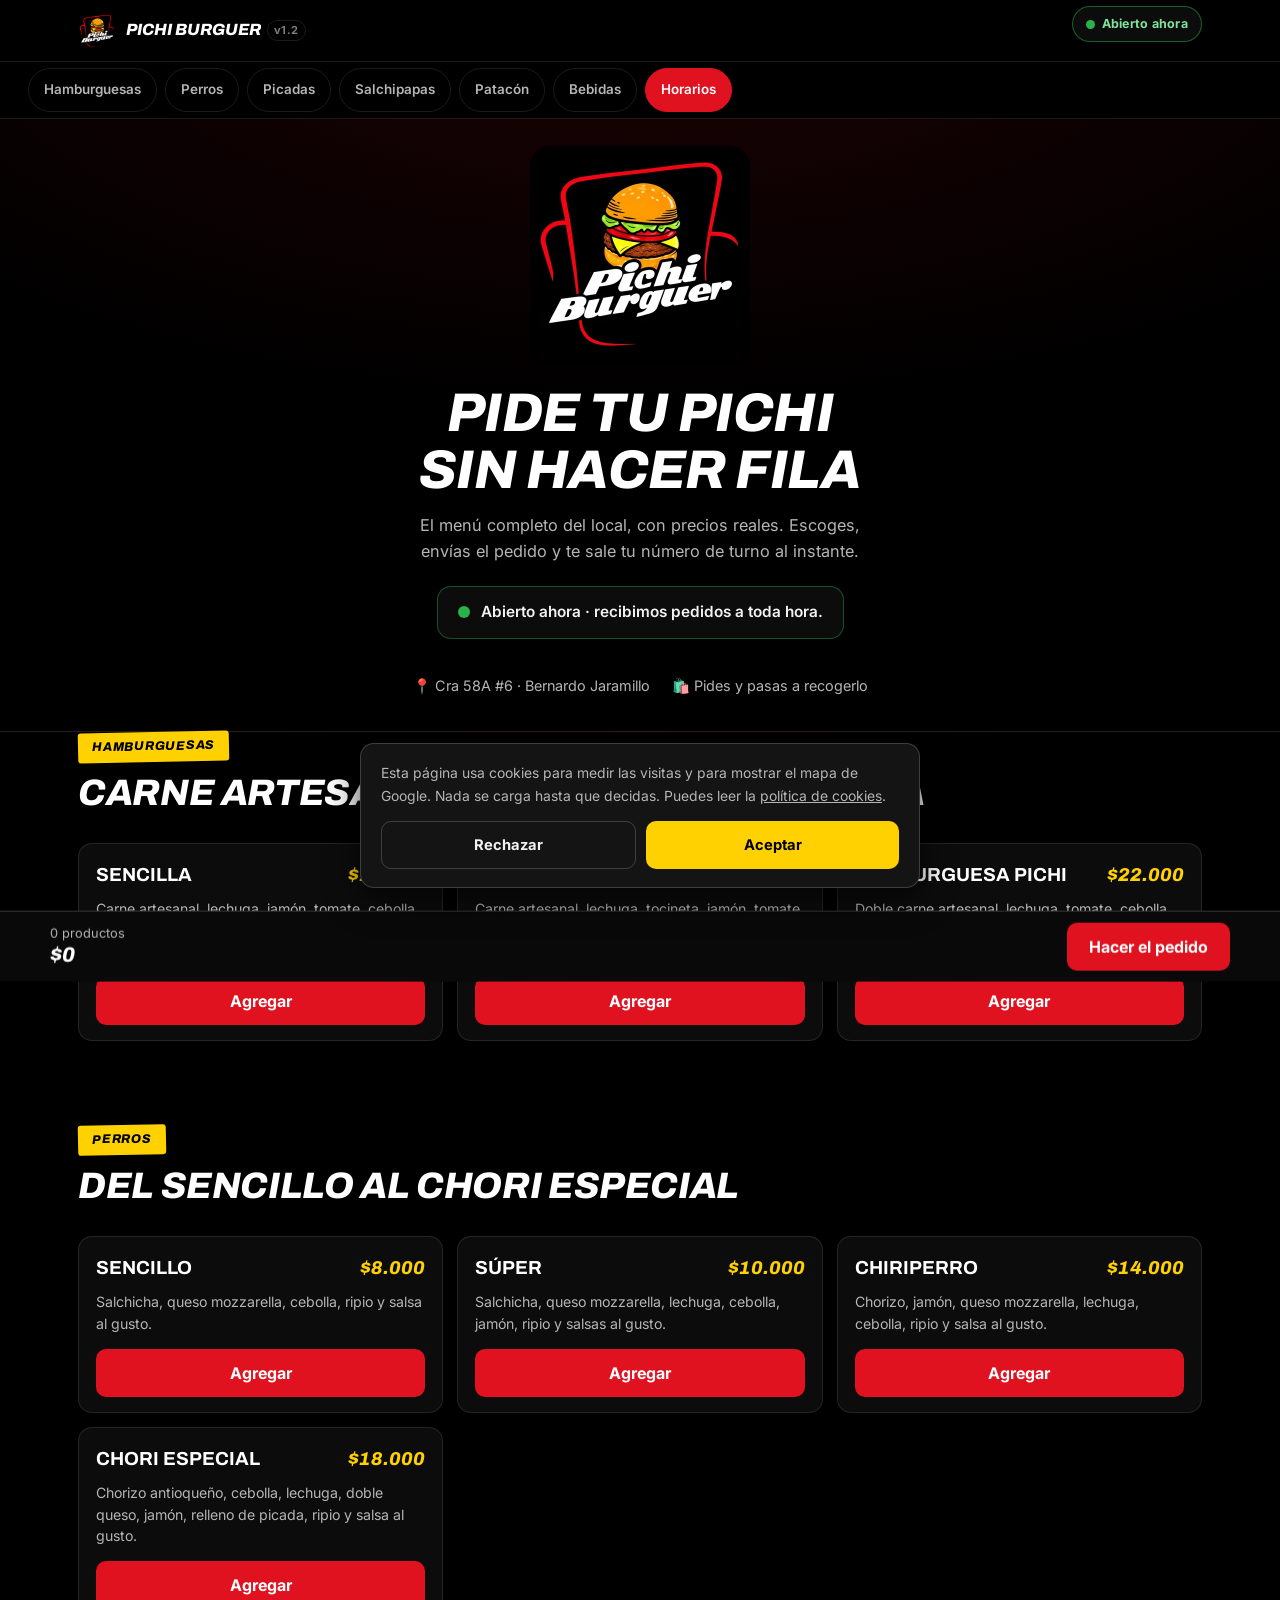
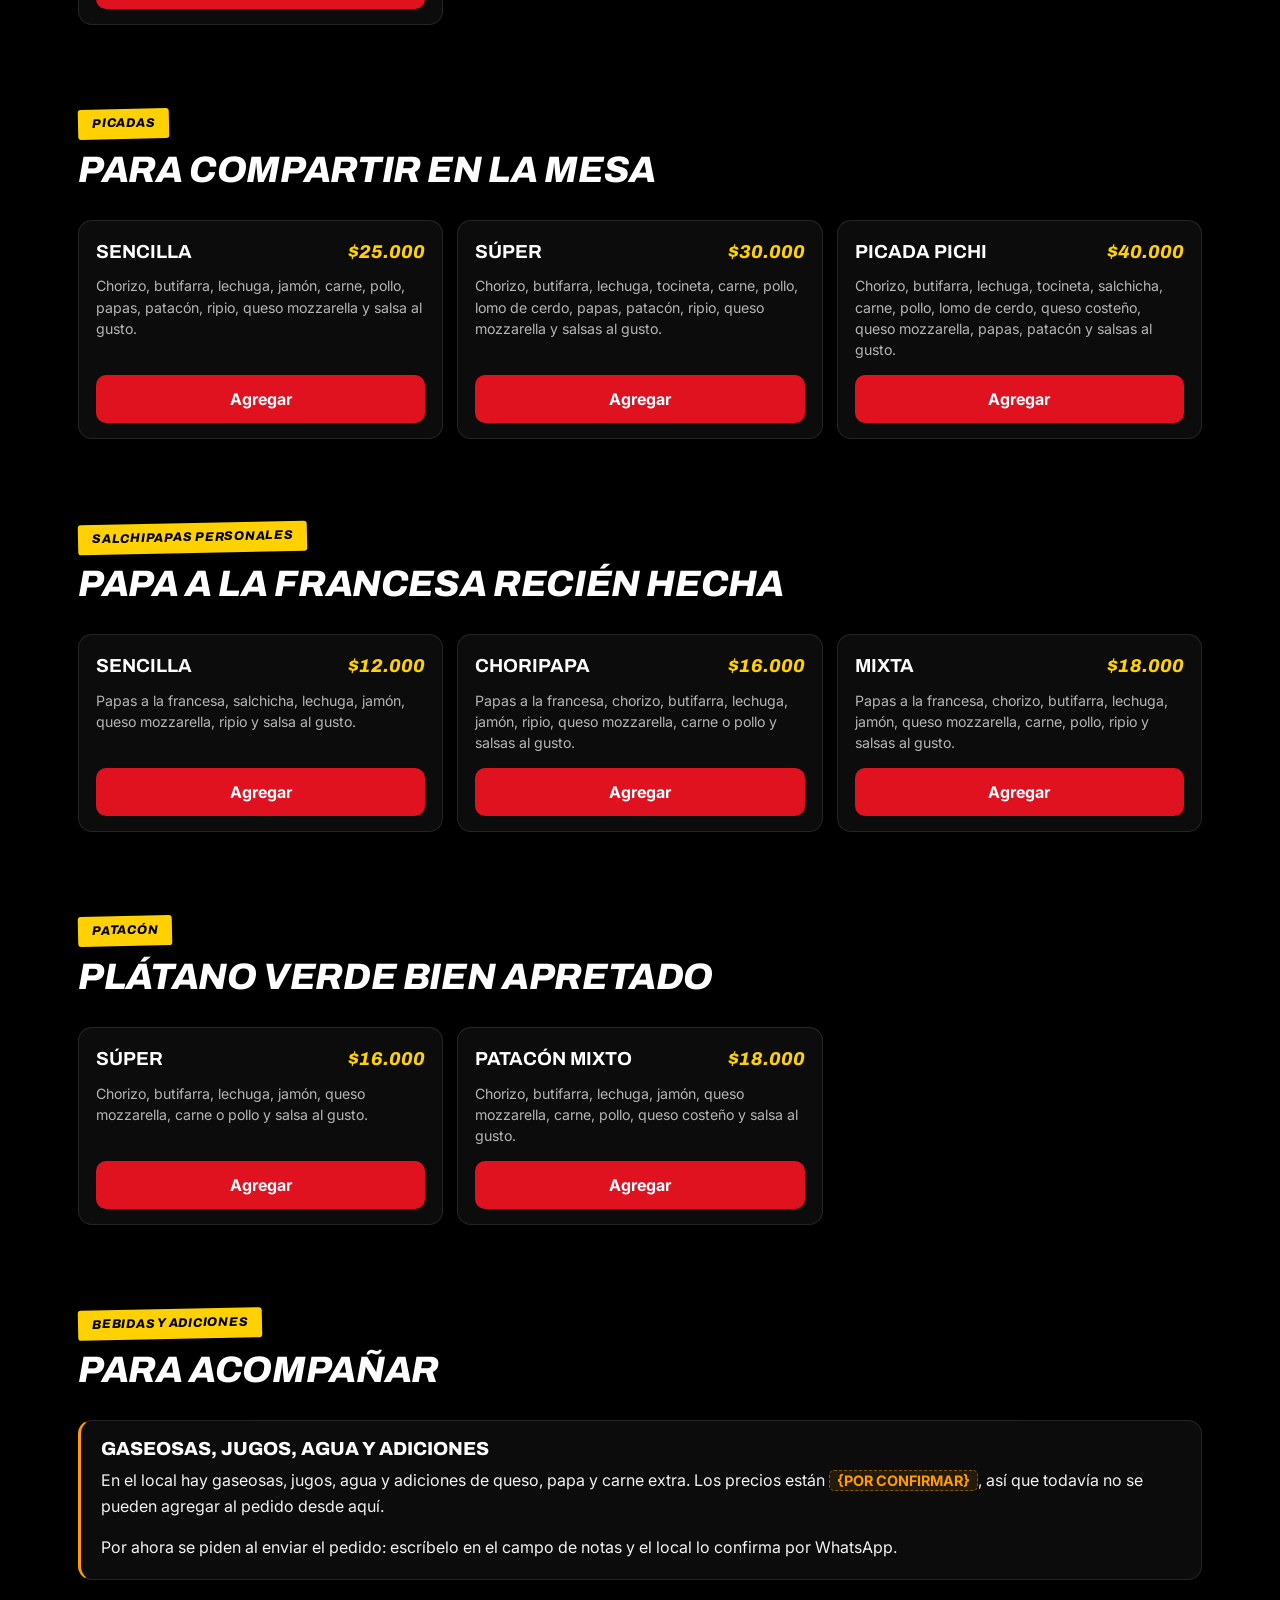
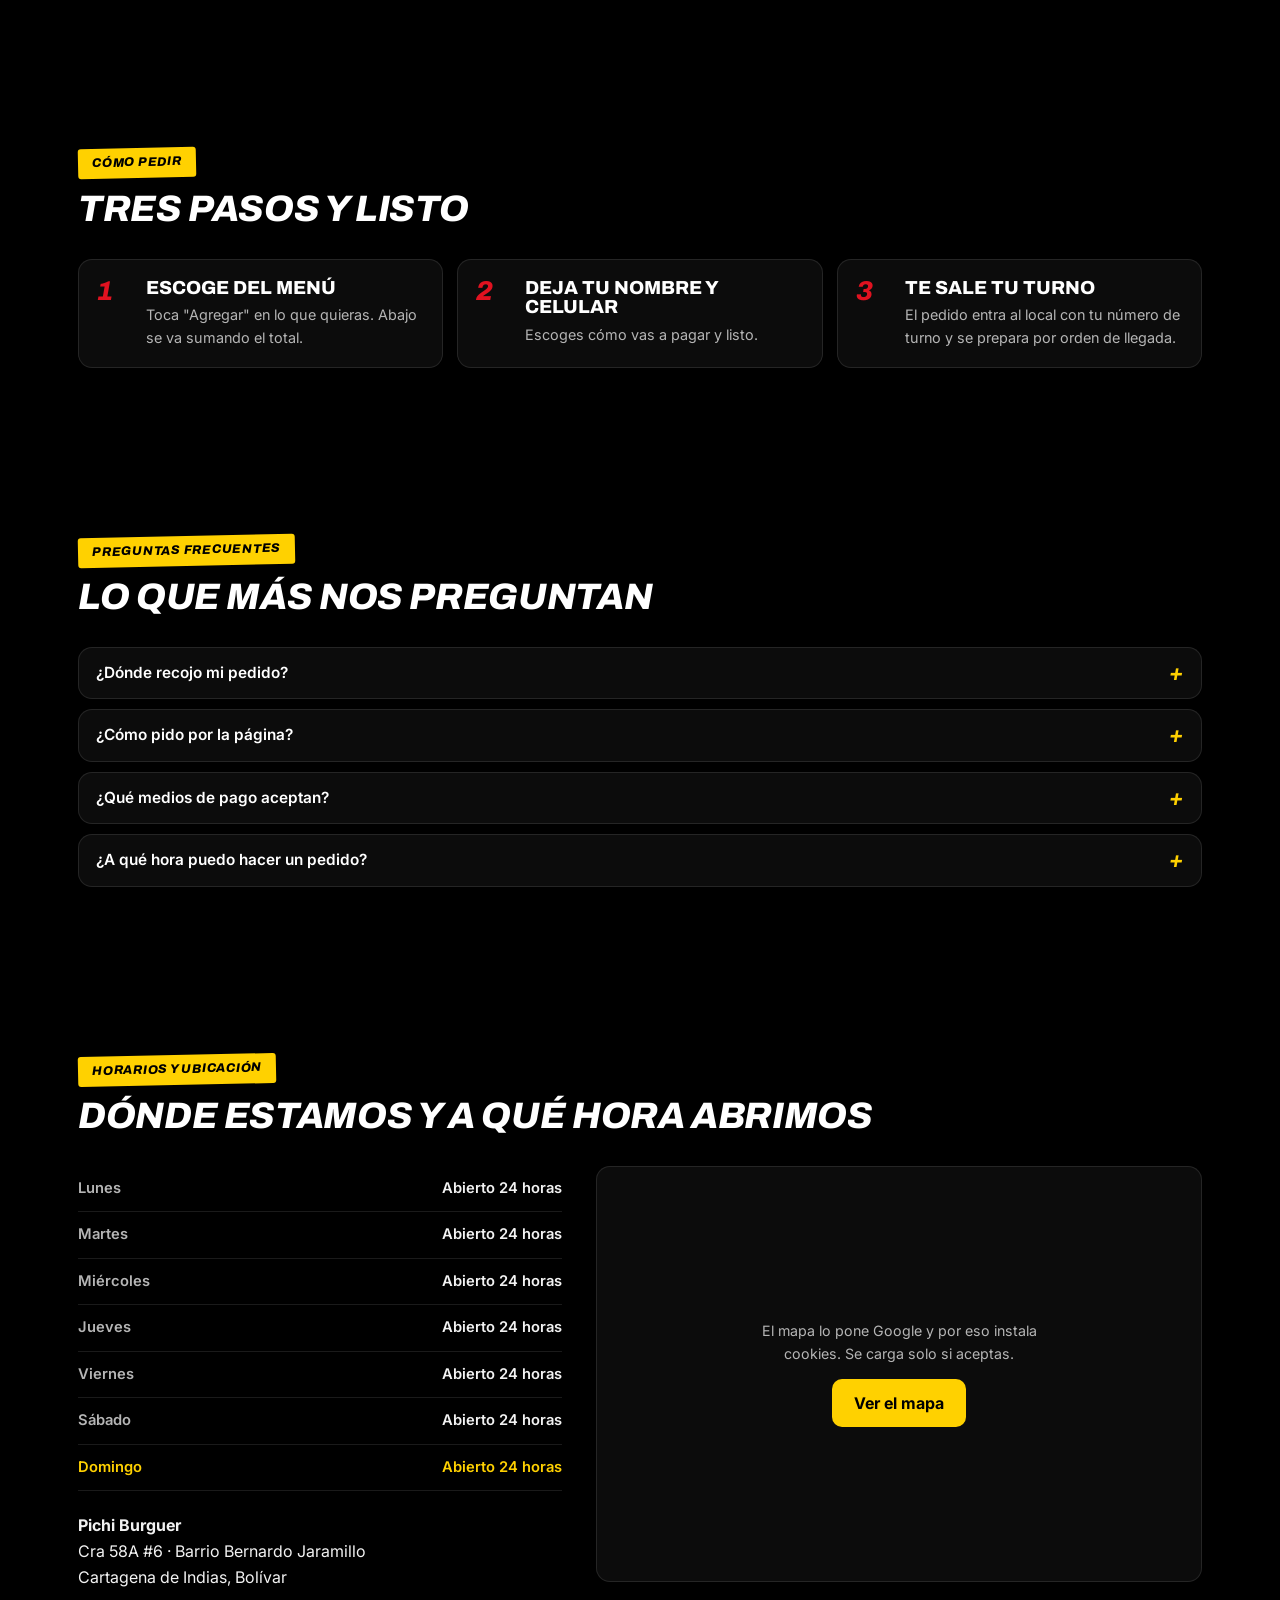
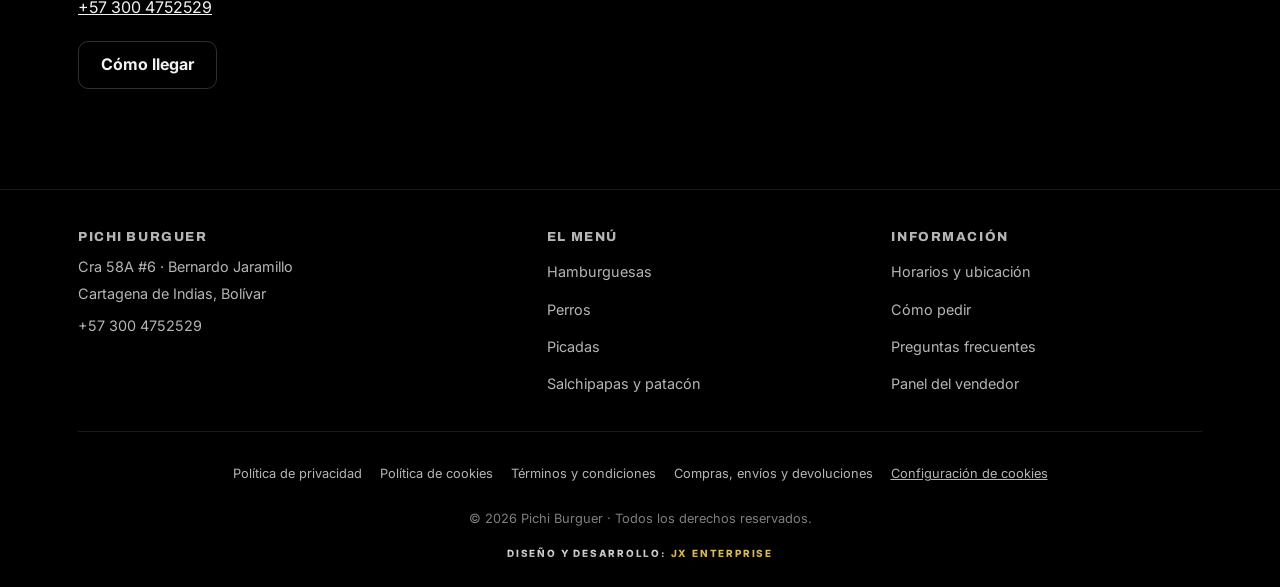
==== commit f21dac5d: "El crédito del pie pasa a JX ENTERPRISE Decisión de JX: "ya no será más COMPANY, ahora será en adela" ====
--- a/index.html
+++ b/index.html
@@ -1009,11 +1009,11 @@
       </p>
       <p>© <span id="anio">2026</span> Pichi Burguer · Todos los derechos reservados.</p>
 
-      <!-- Crédito de JX Company · formato exacto obligatorio, no modificar -->
+      <!-- Crédito de JX Enterprise · formato exacto obligatorio, no modificar -->
       <p class="footer-dev">
         <span class="footer-dev-txt">Diseño y desarrollo:</span>
         <span class="footer-dev-jx">JX</span>
-        <span class="footer-dev-co">Company</span>
+        <span class="footer-dev-co">Enterprise</span>
       </p>
     </div>
   </div>
--- a/css/styles.css
+++ b/css/styles.css
@@ -968,7 +968,10 @@
   color: var(--texto-suave); font: inherit; font-size: .8rem; text-decoration: underline;
 }
 
-/* --- Crédito de JX Company (formato exacto obligatorio, no modificar) --- */
+/* --- Crédito de JX Enterprise (formato exacto obligatorio, no modificar) ---
+   ⚠ El nombre pasó de "JX Company" a "JX ENTERPRISE" el 21 de septiembre de
+   2026, por decisión de JX. Lo que NO cambia es el formato: el degradado
+   dorado, el espaciado de .18em y las mayúsculas por CSS. --- */
 .footer-dev {
   width: 100%;
   text-align: center;
